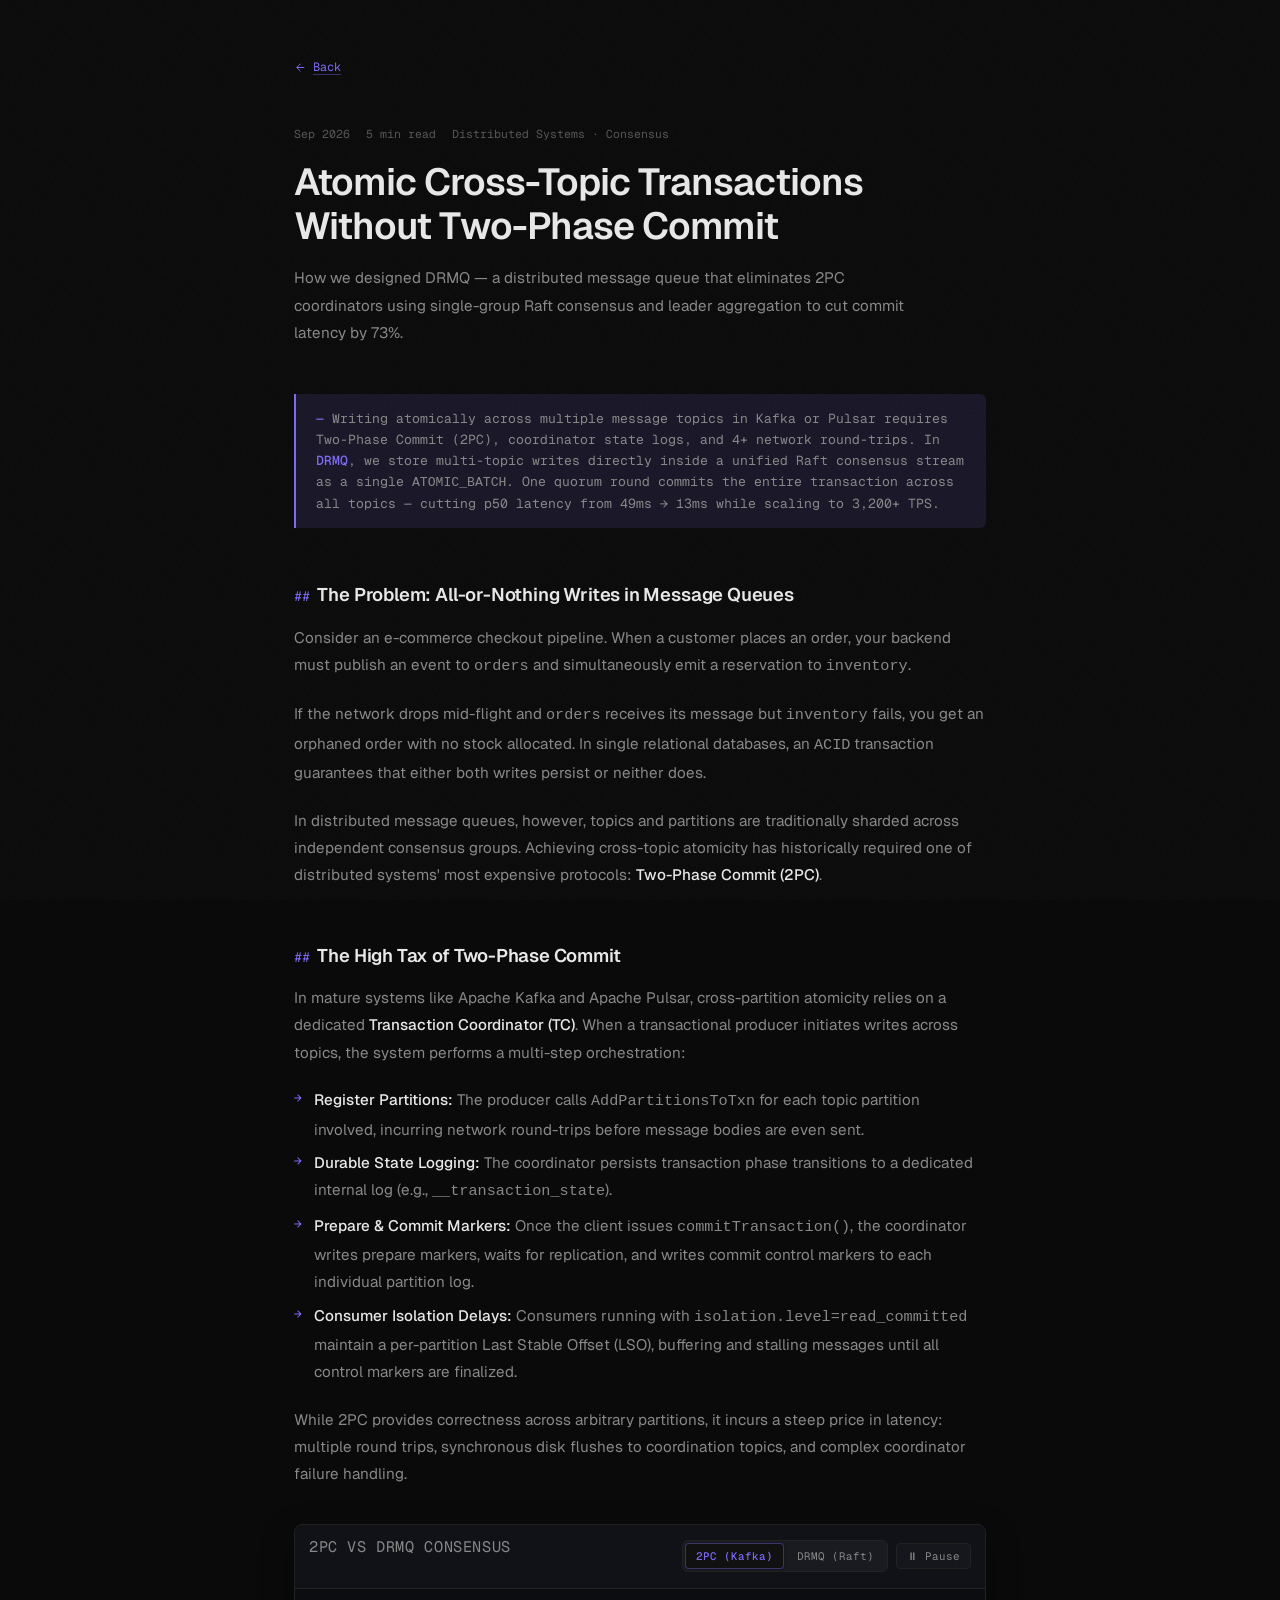
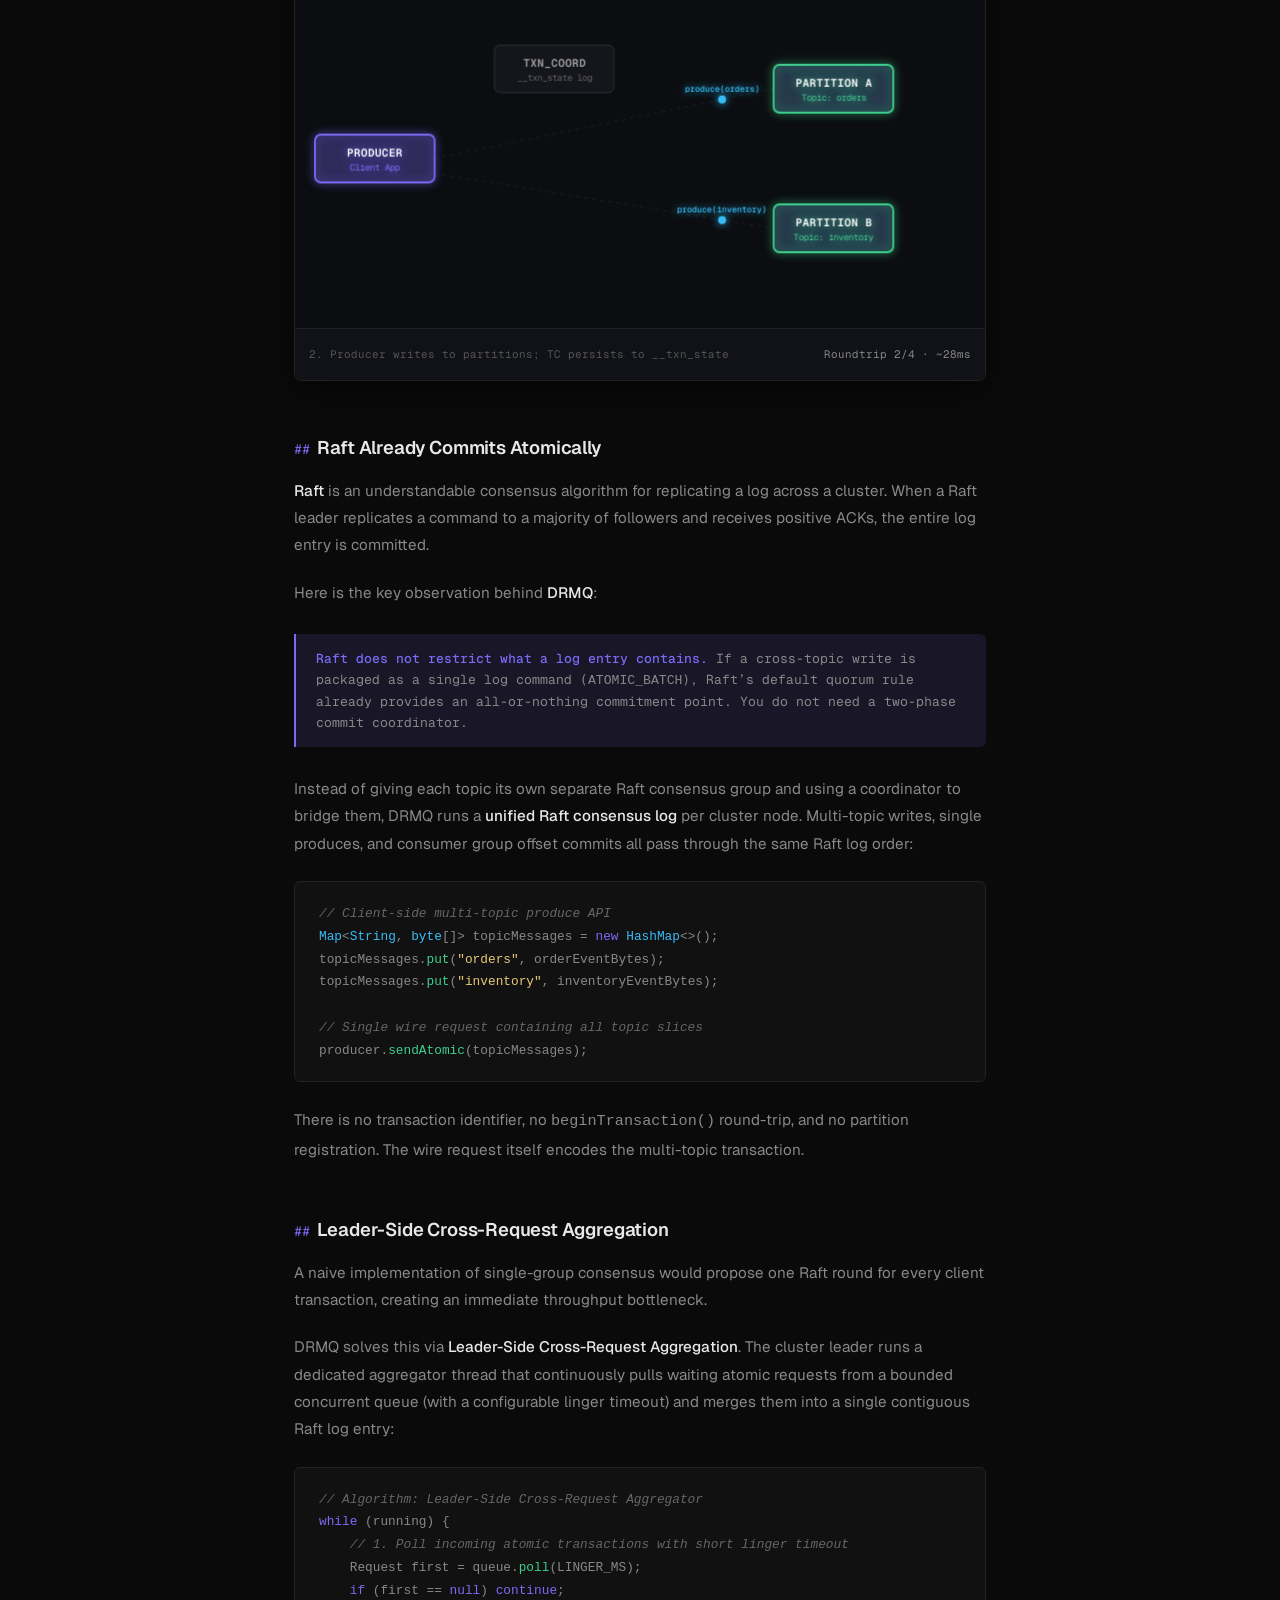
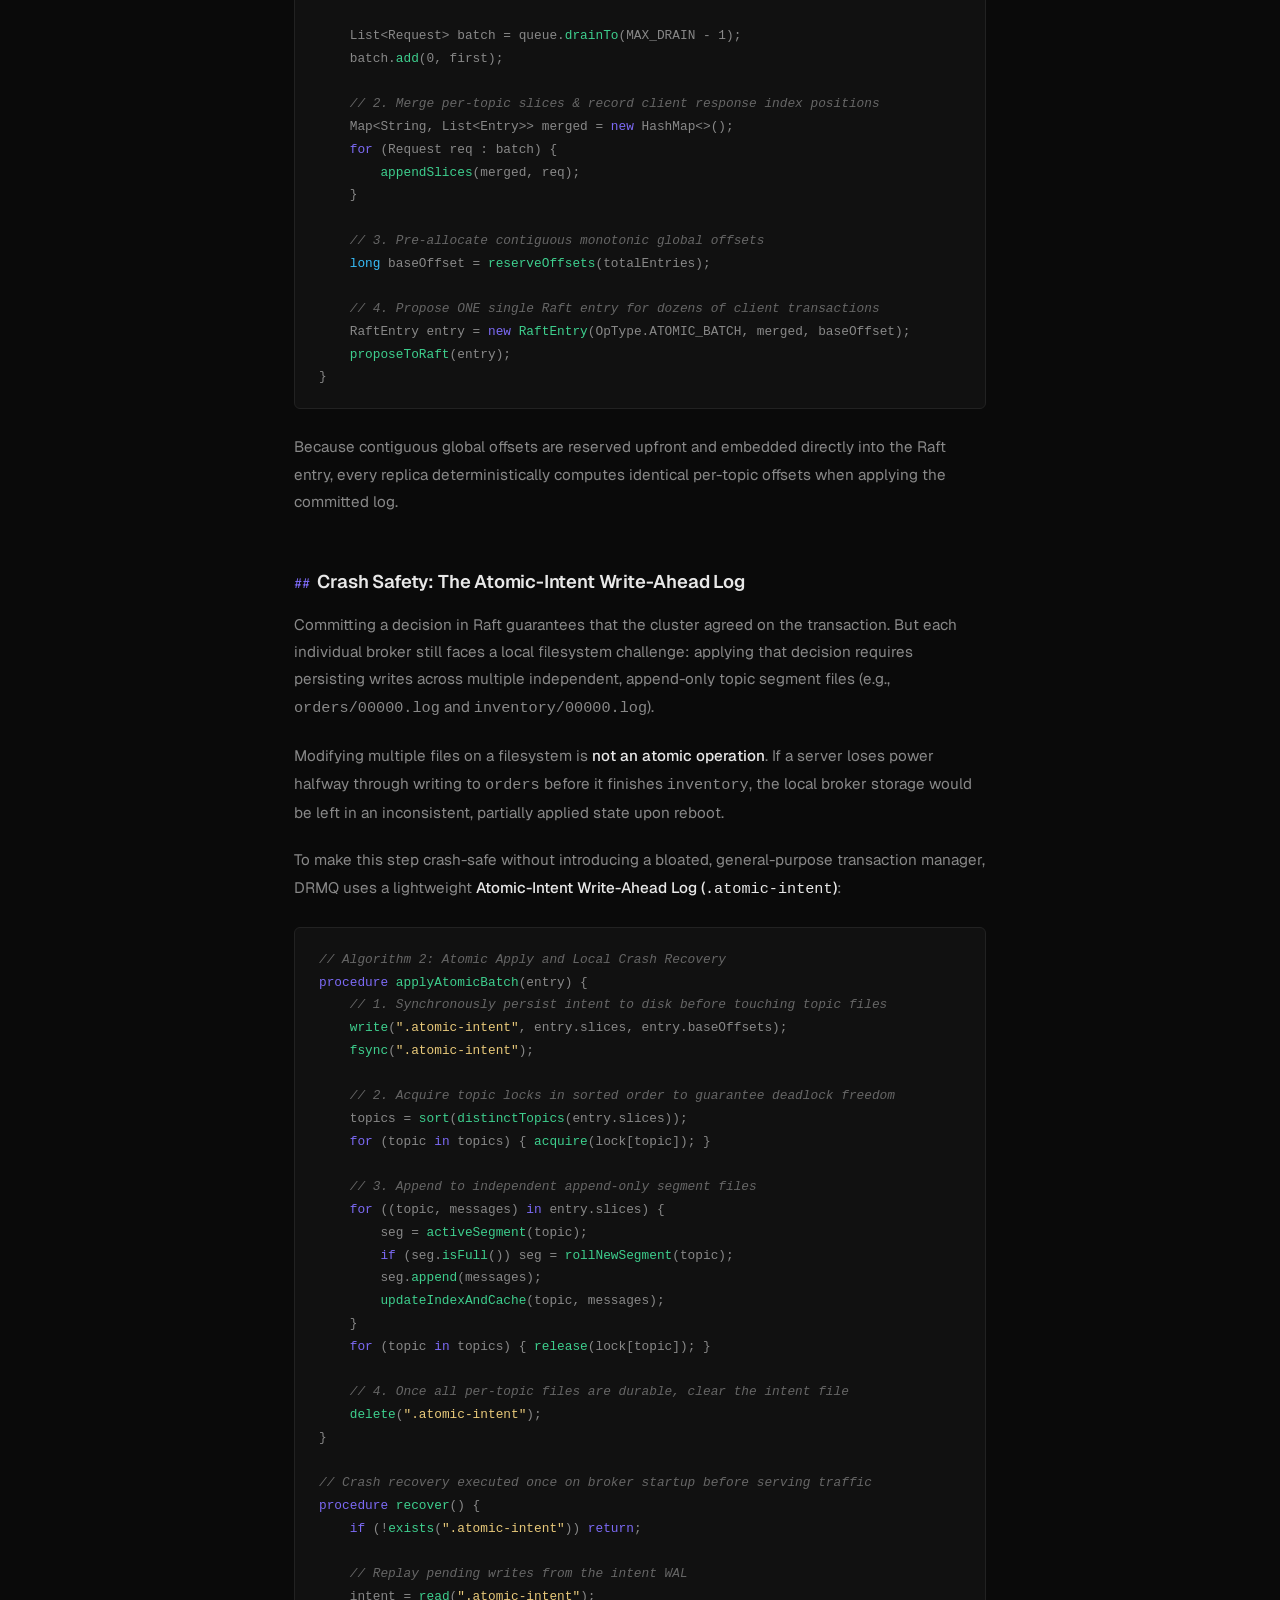
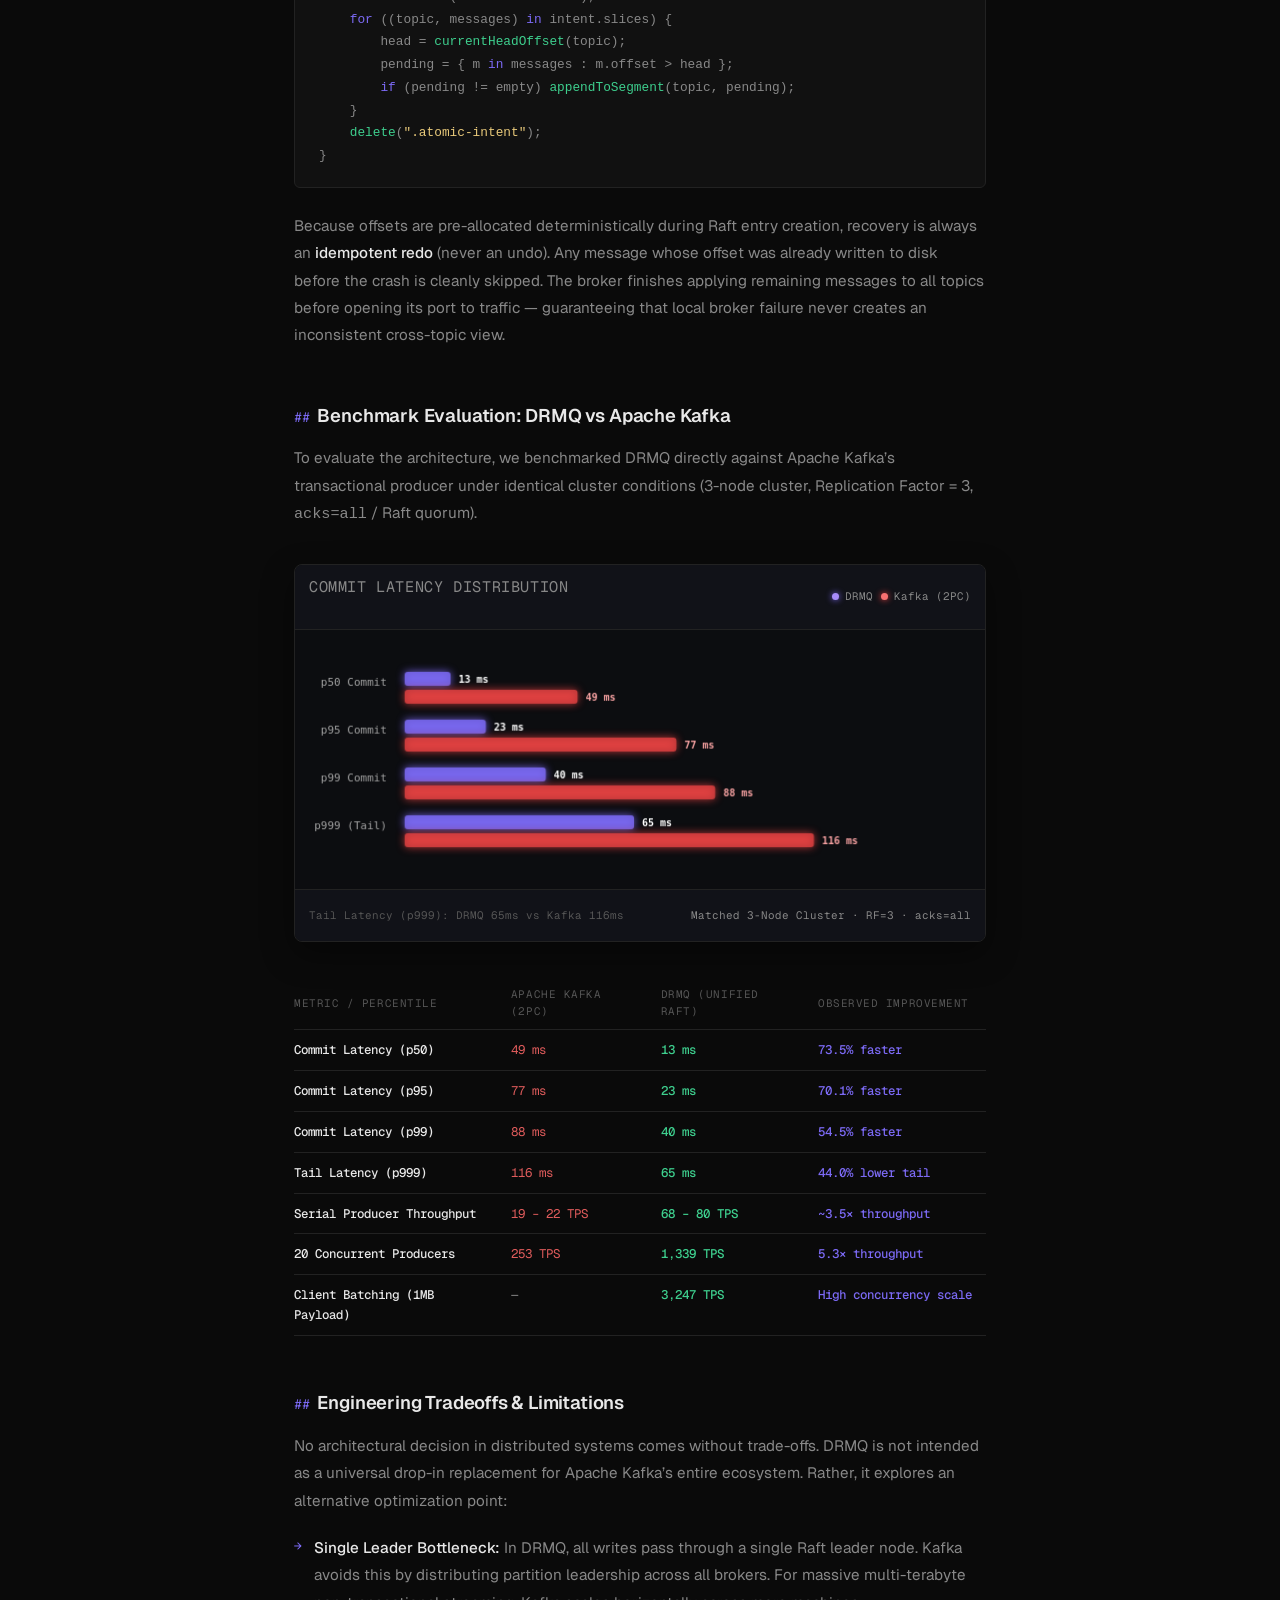
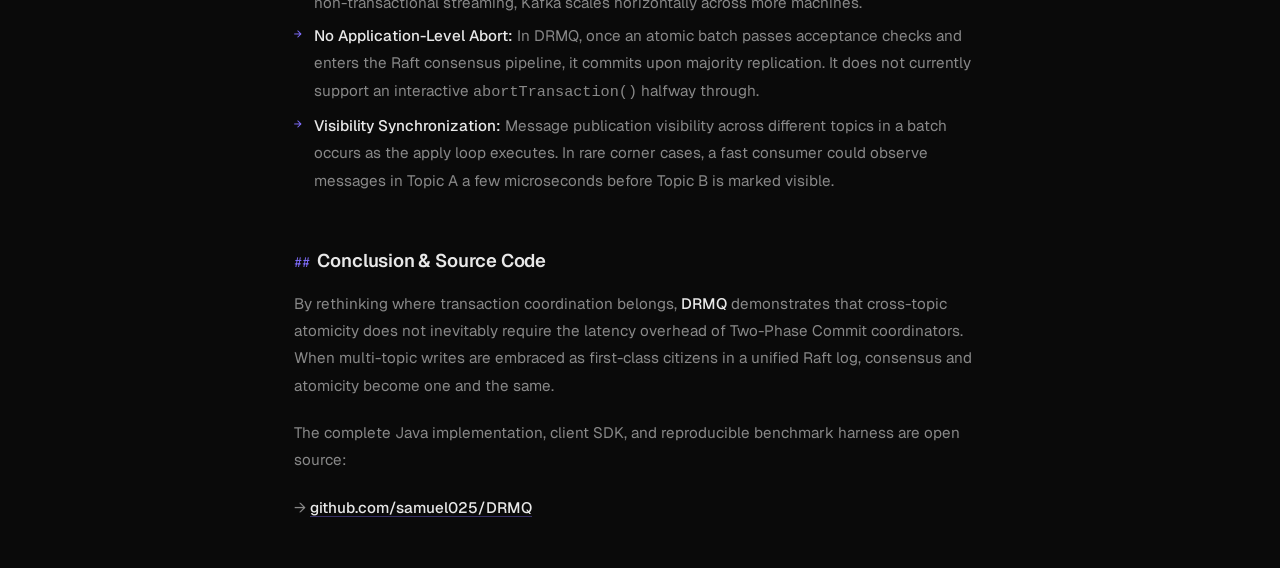
==== writing/atomic-cross-topic-writes-without-2pc.html @ 31b5fbb2 "fix: lock animation caption container height and balance step 3 description to eliminate page jitter" ====
<!DOCTYPE html>
<html lang="en">
  <head>
    <meta charset="UTF-8" />
    <meta name="viewport" content="width=device-width, initial-scale=1.0" />
    <title>Atomic Cross-Topic Transactions Without 2PC — Samuel</title>
    <meta name="description" content="How we designed DRMQ: a distributed message queue that eliminates Two-Phase Commit coordinators using single-group Raft consensus to achieve 73% lower commit latency." />
    <meta name="author" content="Samuel" />
    <meta property="og:title" content="Atomic Cross-Topic Transactions in Distributed Queues Without 2PC" />
    <meta property="og:description" content="How we designed DRMQ: a distributed message queue that eliminates Two-Phase Commit coordinators using single-group Raft consensus." />
    <meta property="og:type" content="article" />
    <meta name="theme-color" content="#0a0a0a" />
    <link rel="icon" type="image/svg+xml" href="../favicon.svg" />
    <link rel="preconnect" href="https://fonts.googleapis.com" />
    <link rel="preconnect" href="https://fonts.gstatic.com" crossorigin />
    <link href="https://fonts.googleapis.com/css2?family=Geist+Mono:wght@300;400;500;600&family=Geist:wght@300;400;500;600&display=swap" rel="stylesheet" />
    <link rel="stylesheet" href="../style.css" />
    <style>
      /* ── Post-specific styles ── */
      .post-back {
        display: inline-flex;
        align-items: center;
        gap: 6px;
        font-family: var(--font-mono);
        font-size: 0.75rem;
        color: var(--text-dim);
        text-decoration: none;
        margin-bottom: 48px;
        transition: color 160ms ease;
      }
      .post-back:hover { color: var(--text); }
      .post-back svg { width: 13px; height: 13px; }

      .post-header { margin-bottom: 48px; }

      .post-meta {
        font-family: var(--font-mono);
        font-size: 0.72rem;
        color: var(--muted);
        margin-bottom: 16px;
        display: flex;
        gap: 16px;
      }

      .post-title {
        font-size: clamp(1.6rem, 5vw, 2.35rem);
        font-weight: 600;
        letter-spacing: -0.025em;
        line-height: 1.18;
        color: var(--text);
        margin-bottom: 16px;
      }

      .post-subtitle {
        font-size: 1rem;
        color: var(--text-dim);
        line-height: 1.7;
        max-width: 620px;
      }

      /* ── Prose ── */
      .prose {
        max-width: 740px;
        margin: 0 auto;
        padding: 0 24px;
      }

      .prose h2 {
        font-size: 1.15rem;
        font-weight: 600;
        color: var(--text);
        letter-spacing: -0.01em;
        margin: 48px 0 14px;
        padding-top: 4px;
      }

      .prose h2::before {
        content: '## ';
        font-family: var(--font-mono);
        color: var(--accent);
        font-size: 0.85rem;
        font-weight: 400;
      }

      .prose p {
        font-size: 0.95rem;
        color: var(--text-dim);
        line-height: 1.8;
        margin-bottom: 20px;
      }

      .prose strong {
        color: var(--text);
        font-weight: 500;
      }

      .prose a {
        color: var(--accent);
        text-decoration: underline;
        text-decoration-color: rgba(124, 106, 245, 0.4);
        text-underline-offset: 3px;
        transition: text-decoration-color 160ms ease;
      }
      .prose a:hover { text-decoration-color: var(--accent); }

      .prose ul {
        margin: 0 0 20px 0;
        padding-left: 0;
        list-style: none;
      }

      .prose ul li {
        font-size: 0.95rem;
        color: var(--text-dim);
        line-height: 1.8;
        padding-left: 20px;
        position: relative;
        margin-bottom: 6px;
      }

      .prose ul li::before {
        content: '→';
        position: absolute;
        left: 0;
        color: var(--accent);
        font-family: var(--font-mono);
        font-size: 0.8rem;
      }

      .prose pre {
        background: var(--bg-card);
        border: 1px solid var(--border);
        border-radius: 6px;
        padding: 20px 24px;
        overflow-x: auto;
        margin: 24px 0;
        font-family: var(--font-mono);
        font-size: 0.8rem;
        line-height: 1.7;
        color: var(--text-dim);
      }

      .prose pre .kw  { color: #7c6af5; }   /* keyword */
      .prose pre .fn  { color: #3ecf8e; }   /* function / method */
      .prose pre .str { color: #e8c97a; }   /* string */
      .prose pre .cm  { color: #666; font-style: italic; } /* comment */
      .prose pre .hi  { color: var(--text); font-weight: 500; } /* highlight */
      .prose pre .typ { color: #38bdf8; }   /* type */

      .callout {
        border-left: 2px solid var(--accent);
        background: var(--accent-dim);
        border-radius: 0 6px 6px 0;
        padding: 14px 20px;
        margin: 28px 0;
      }

      .callout p {
        font-family: var(--font-mono);
        font-size: 0.82rem;
        color: var(--text-dim);
        margin: 0;
        line-height: 1.6;
      }

      .callout strong { color: var(--accent); }

      /* ── Interactive Visualizer Block ── */
      .anim-block {
        margin: 36px 0;
        border: 1px solid var(--border);
        border-radius: 8px;
        overflow: hidden;
        background: #0c0d10;
        box-shadow: 0 12px 32px rgba(0, 0, 0, 0.4);
      }

      .anim-header {
        display: flex;
        align-items: center;
        justify-content: space-between;
        padding: 8px 14px;
        border-bottom: 1px solid var(--border);
        background: #111218;
        gap: 12px;
      }

      .anim-label {
        font-family: var(--font-mono);
        font-size: 0.68rem;
        color: var(--muted);
        letter-spacing: 0.04em;
        text-transform: uppercase;
        margin: 0;
        white-space: nowrap;
        flex-shrink: 0;
      }

      .anim-controls {
        display: inline-flex;
        align-items: center;
        gap: 8px;
        flex-shrink: 0;
      }

      /* Segmented pill switcher */
      .anim-segmented {
        display: inline-flex;
        align-items: center;
        background: rgba(255, 255, 255, 0.04);
        border: 1px solid var(--border);
        border-radius: 6px;
        padding: 2px;
        gap: 2px;
      }

      .anim-btn {
        display: inline-flex;
        align-items: center;
        justify-content: center;
        background: transparent;
        border: 1px solid transparent;
        border-radius: 4px;
        padding: 0 10px;
        height: 26px;
        font-family: var(--font-mono);
        font-size: 0.68rem;
        color: var(--text-dim);
        cursor: pointer;
        white-space: nowrap;
        line-height: 1;
        transition: color 150ms ease, background 150ms ease, border-color 150ms ease;
      }

      .anim-btn:hover {
        color: var(--text);
        background: rgba(255, 255, 255, 0.06);
      }

      .anim-btn.active {
        background: var(--bg-card);
        border-color: rgba(124, 106, 245, 0.4);
        color: var(--accent);
        font-weight: 500;
        box-shadow: 0 1px 3px rgba(0, 0, 0, 0.2);
      }

      .anim-btn-tool {
        border: 1px solid var(--border);
        background: rgba(255, 255, 255, 0.02);
        min-width: 64px;
      }

      .anim-btn-tool:hover {
        border-color: var(--accent);
        color: var(--text);
      }

      .anim-legend-item {
        display: inline-flex;
        align-items: center;
        gap: 6px;
        font-family: var(--font-mono);
        font-size: 0.68rem;
        color: var(--text-dim);
        white-space: nowrap;
      }

      .legend-dot {
        width: 7px;
        height: 7px;
        border-radius: 50%;
        display: inline-block;
      }

      .legend-dot.purple { background: #a78bfa; box-shadow: 0 0 6px #7c6af5; }
      .legend-dot.red { background: #f87171; box-shadow: 0 0 6px #ef4444; }

      .anim-canvas {
        display: block;
        width: 100%;
        height: auto;
      }

      .anim-caption {
        padding: 8px 14px;
        height: 52px;
        min-height: 52px;
        background: #111218;
        border-top: 1px solid var(--border);
        font-family: var(--font-mono);
        font-size: 0.68rem;
        line-height: 1.4;
        color: var(--muted);
        display: flex;
        justify-content: space-between;
        align-items: center;
        gap: 16px;
        box-sizing: border-box;
      }

      .anim-caption span:first-child {
        flex: 1 1 auto;
        min-width: 0;
        line-height: 1.4;
      }

      .anim-caption span:last-child {
        flex-shrink: 0;
        white-space: nowrap;
        text-align: right;
        color: var(--text-dim);
      }

      @media (max-width: 640px) {
        .anim-header {
          flex-direction: column;
          align-items: flex-start;
          gap: 10px;
        }
        .anim-controls {
          width: 100%;
          justify-content: space-between;
        }
        .anim-caption {
          height: auto;
          min-height: 48px;
          flex-direction: column;
          align-items: flex-start;
          justify-content: center;
          gap: 4px;
        }
        .anim-caption span:first-child {
          white-space: normal;
        }
        .anim-caption span:last-child {
          white-space: normal;
        }
      }

      /* ── Benchmark Table ── */
      .result-table {
        width: 100%;
        border-collapse: collapse;
        font-family: var(--font-mono);
        font-size: 0.78rem;
        margin: 24px 0;
      }

      .result-table th {
        text-align: left;
        color: var(--muted);
        padding: 8px 14px 8px 0;
        border-bottom: 1px solid var(--border);
        font-weight: 400;
        letter-spacing: 0.05em;
        text-transform: uppercase;
        font-size: 0.68rem;
      }

      .result-table td {
        padding: 10px 14px 10px 0;
        color: var(--text-dim);
        border-bottom: 1px solid var(--border);
        vertical-align: top;
      }

      .result-table td.good { color: var(--green); font-weight: 500; }
      .result-table td.bad  { color: #e05c5c; }
      .result-table td.accent { color: var(--accent); font-weight: 500; }

      .post-footer {
        margin-top: 72px;
        padding-top: 32px;
        border-top: 1px solid var(--border);
      }

      .post-footer p {
        font-family: var(--font-mono);
        font-size: 0.75rem;
        color: var(--muted);
        margin: 0;
      }
    </style>
  </head>
  <body>
    <div class="noise"></div>

    <main id="main-content">
      <article>
        <div class="prose">
          <div style="padding-top: 56px;">
            <a href="../index.html" class="post-back">
              <svg viewBox="0 0 24 24" fill="none" stroke="currentColor" stroke-width="1.8"><path d="M19 12H5M12 5l-7 7 7 7"/></svg>
              Back
            </a>

            <header class="post-header">
              <div class="post-meta">
                <time datetime="2026-09-08">Sep 2026</time>
                <span>5 min read</span>
                <span>Distributed Systems · Consensus</span>
              </div>
              <h1 class="post-title">Atomic Cross-Topic Transactions<br/>Without Two-Phase Commit</h1>
              <p class="post-subtitle">
                How we designed DRMQ — a distributed message queue that eliminates 2PC coordinators using single-group Raft consensus and leader aggregation to cut commit latency by 73%.
              </p>
            </header>
          </div>

          <div class="callout">
            <p><strong>—</strong> Writing atomically across multiple message topics in Kafka or Pulsar requires Two-Phase Commit (2PC), coordinator state logs, and 4+ network round-trips. In <strong>DRMQ</strong>, we store multi-topic writes directly inside a unified Raft consensus stream as a single <code>ATOMIC_BATCH</code>. One quorum round commits the entire transaction across all topics — cutting p50 latency from 49ms → 13ms while scaling to 3,200+ TPS.</p>
          </div>

          <h2>The Problem: All-or-Nothing Writes in Message Queues</h2>
          <p>
            Consider an e-commerce checkout pipeline. When a customer places an order, your backend must publish an event to <code>orders</code> and simultaneously emit a reservation to <code>inventory</code>.
          </p>
          <p>
            If the network drops mid-flight and <code>orders</code> receives its message but <code>inventory</code> fails, you get an orphaned order with no stock allocated. In single relational databases, an <code>ACID</code> transaction guarantees that either both writes persist or neither does.
          </p>
          <p>
            In distributed message queues, however, topics and partitions are traditionally sharded across independent consensus groups. Achieving cross-topic atomicity has historically required one of distributed systems' most expensive protocols: <strong>Two-Phase Commit (2PC)</strong>.
          </p>

          <h2>The High Tax of Two-Phase Commit</h2>
          <p>
            In mature systems like Apache Kafka and Apache Pulsar, cross-partition atomicity relies on a dedicated <strong>Transaction Coordinator (TC)</strong>. When a transactional producer initiates writes across topics, the system performs a multi-step orchestration:
          </p>

          <ul>
            <li><strong>Register Partitions:</strong> The producer calls <code>AddPartitionsToTxn</code> for each topic partition involved, incurring network round-trips before message bodies are even sent.</li>
            <li><strong>Durable State Logging:</strong> The coordinator persists transaction phase transitions to a dedicated internal log (e.g., <code>__transaction_state</code>).</li>
            <li><strong>Prepare & Commit Markers:</strong> Once the client issues <code>commitTransaction()</code>, the coordinator writes prepare markers, waits for replication, and writes commit control markers to each individual partition log.</li>
            <li><strong>Consumer Isolation Delays:</strong> Consumers running with <code>isolation.level=read_committed</code> maintain a per-partition Last Stable Offset (LSO), buffering and stalling messages until all control markers are finalized.</li>
          </ul>

          <p>
            While 2PC provides correctness across arbitrary partitions, it incurs a steep price in latency: multiple round trips, synchronous disk flushes to coordination topics, and complex coordinator failure handling.
          </p>

          <!-- Interactive Visualizer: 2PC vs DRMQ -->
          <div class="anim-block">
            <div class="anim-header">
              <p class="anim-label">2PC vs DRMQ Consensus</p>
              <div class="anim-controls">
                <div class="anim-segmented">
                  <button id="btn-mode-2pc" class="anim-btn active">2PC (Kafka)</button>
                  <button id="btn-mode-drmq" class="anim-btn">DRMQ (Raft)</button>
                </div>
                <button id="btn-play-toggle" class="anim-btn anim-btn-tool">⏸ Pause</button>
              </div>
            </div>
            <canvas id="canvas-protocol" class="anim-canvas" width="692" height="340"></canvas>
            <div class="anim-caption">
              <span id="protocol-step-desc">1. Producer registers topics with Transaction Coordinator</span>
              <span id="protocol-latency-counter">Roundtrip 1/4 · ~14ms</span>
            </div>
          </div>

          <h2>Raft Already Commits Atomically</h2>
          <p>
           <strong>Raft</strong> is an understandable consensus algorithm for replicating a log across a cluster. When a Raft leader replicates a command to a majority of followers and receives positive ACKs, the entire log entry is committed.
          </p>
          <p>
            Here is the key observation behind <strong>DRMQ</strong>:
          </p>
          <div class="callout">
            <p><strong>Raft does not restrict what a log entry contains.</strong> If a cross-topic write is packaged as a single log command (<code>ATOMIC_BATCH</code>), Raft’s default quorum rule already provides an all-or-nothing commitment point. You do not need a two-phase commit coordinator.</p>
          </div>

          <p>
            Instead of giving each topic its own separate Raft consensus group and using a coordinator to bridge them, DRMQ runs a <strong>unified Raft consensus log</strong> per cluster node. Multi-topic writes, single produces, and consumer group offset commits all pass through the same Raft log order:
          </p>

          <pre><code><span class="cm">// Client-side multi-topic produce API</span>
<span class="typ">Map</span>&lt;<span class="typ">String</span>, <span class="typ">byte</span>[]&gt; topicMessages = <span class="kw">new</span> <span class="typ">HashMap</span>&lt;&gt;();
topicMessages.<span class="fn">put</span>(<span class="str">"orders"</span>, orderEventBytes);
topicMessages.<span class="fn">put</span>(<span class="str">"inventory"</span>, inventoryEventBytes);

<span class="cm">// Single wire request containing all topic slices</span>
producer.<span class="fn">sendAtomic</span>(topicMessages);</code></pre>

          <p>
            There is no transaction identifier, no <code>beginTransaction()</code> round-trip, and no partition registration. The wire request itself encodes the multi-topic transaction.
          </p>

          <h2>Leader-Side Cross-Request Aggregation</h2>
          <p>
            A naive implementation of single-group consensus would propose one Raft round for every client transaction, creating an immediate throughput bottleneck.
          </p>
          <p>
            DRMQ solves this via <strong>Leader-Side Cross-Request Aggregation</strong>. The cluster leader runs a dedicated aggregator thread that continuously pulls waiting atomic requests from a bounded concurrent queue (with a configurable linger timeout) and merges them into a single contiguous Raft log entry:
          </p>

          <pre><code><span class="cm">// Algorithm: Leader-Side Cross-Request Aggregator</span>
<span class="kw">while</span> (running) {
    <span class="cm">// 1. Poll incoming atomic transactions with short linger timeout</span>
    Request first = queue.<span class="fn">poll</span>(LINGER_MS);
    <span class="kw">if</span> (first == <span class="kw">null</span>) <span class="kw">continue</span>;

    List&lt;Request&gt; batch = queue.<span class="fn">drainTo</span>(MAX_DRAIN - 1);
    batch.<span class="fn">add</span>(0, first);

    <span class="cm">// 2. Merge per-topic slices & record client response index positions</span>
    Map&lt;String, List&lt;Entry&gt;&gt; merged = <span class="kw">new</span> HashMap&lt;&gt;();
    <span class="kw">for</span> (Request req : batch) {
        <span class="fn">appendSlices</span>(merged, req);
    }

    <span class="cm">// 3. Pre-allocate contiguous monotonic global offsets</span>
    <span class="typ">long</span> baseOffset = <span class="fn">reserveOffsets</span>(totalEntries);

    <span class="cm">// 4. Propose ONE single Raft entry for dozens of client transactions</span>
    RaftEntry entry = <span class="kw">new</span> <span class="fn">RaftEntry</span>(OpType.ATOMIC_BATCH, merged, baseOffset);
    <span class="fn">proposeToRaft</span>(entry);
}</code></pre>

          <p>
            Because contiguous global offsets are reserved upfront and embedded directly into the Raft entry, every replica deterministically computes identical per-topic offsets when applying the committed log.
          </p>

          <h2>Crash Safety: The Atomic-Intent Write-Ahead Log</h2>
          <p>
            Committing a decision in Raft guarantees that the cluster agreed on the transaction. But each individual broker still faces a local filesystem challenge: applying that decision requires persisting writes across multiple independent, append-only topic segment files (e.g., <code>orders/00000.log</code> and <code>inventory/00000.log</code>).
          </p>
          <p>
            Modifying multiple files on a filesystem is <strong>not an atomic operation</strong>. If a server loses power halfway through writing to <code>orders</code> before it finishes <code>inventory</code>, the local broker storage would be left in an inconsistent, partially applied state upon reboot.
          </p>
          <p>
            To make this step crash-safe without introducing a bloated, general-purpose transaction manager, DRMQ uses a lightweight <strong>Atomic-Intent Write-Ahead Log (<code>.atomic-intent</code>)</strong>:
          </p>

          <pre><code><span class="cm">// Algorithm 2: Atomic Apply and Local Crash Recovery</span>
<span class="kw">procedure</span> <span class="fn">applyAtomicBatch</span>(entry) {
    <span class="cm">// 1. Synchronously persist intent to disk before touching topic files</span>
    <span class="fn">write</span>(<span class="str">".atomic-intent"</span>, entry.slices, entry.baseOffsets);
    <span class="fn">fsync</span>(<span class="str">".atomic-intent"</span>);

    <span class="cm">// 2. Acquire topic locks in sorted order to guarantee deadlock freedom</span>
    topics = <span class="fn">sort</span>(<span class="fn">distinctTopics</span>(entry.slices));
    <span class="kw">for</span> (topic <span class="kw">in</span> topics) { <span class="fn">acquire</span>(lock[topic]); }

    <span class="cm">// 3. Append to independent append-only segment files</span>
    <span class="kw">for</span> ((topic, messages) <span class="kw">in</span> entry.slices) {
        seg = <span class="fn">activeSegment</span>(topic);
        <span class="kw">if</span> (seg.<span class="fn">isFull</span>()) seg = <span class="fn">rollNewSegment</span>(topic);
        seg.<span class="fn">append</span>(messages);
        <span class="fn">updateIndexAndCache</span>(topic, messages);
    }
    <span class="kw">for</span> (topic <span class="kw">in</span> topics) { <span class="fn">release</span>(lock[topic]); }

    <span class="cm">// 4. Once all per-topic files are durable, clear the intent file</span>
    <span class="fn">delete</span>(<span class="str">".atomic-intent"</span>);
}

<span class="cm">// Crash recovery executed once on broker startup before serving traffic</span>
<span class="kw">procedure</span> <span class="fn">recover</span>() {
    <span class="kw">if</span> (!<span class="fn">exists</span>(<span class="str">".atomic-intent"</span>)) <span class="kw">return</span>;

    <span class="cm">// Replay pending writes from the intent WAL</span>
    intent = <span class="fn">read</span>(<span class="str">".atomic-intent"</span>);
    <span class="kw">for</span> ((topic, messages) <span class="kw">in</span> intent.slices) {
        head = <span class="fn">currentHeadOffset</span>(topic);
        pending = { m <span class="kw">in</span> messages : m.offset &gt; head };
        <span class="kw">if</span> (pending != empty) <span class="fn">appendToSegment</span>(topic, pending);
    }
    <span class="fn">delete</span>(<span class="str">".atomic-intent"</span>);
}</code></pre>

          <p>
            Because offsets are pre-allocated deterministically during Raft entry creation, recovery is always an <strong>idempotent redo</strong> (never an undo). Any message whose offset was already written to disk before the crash is cleanly skipped. The broker finishes applying remaining messages to all topics before opening its port to traffic — guaranteeing that local broker failure never creates an inconsistent cross-topic view.
          </p>

          <!-- Interactive Latency Distribution Benchmark Chart -->
          <h2>Benchmark Evaluation: DRMQ vs Apache Kafka</h2>
          <p>
            To evaluate the architecture, we benchmarked DRMQ directly against Apache Kafka’s transactional producer under identical cluster conditions (3-node cluster, Replication Factor = 3, <code>acks=all</code> / Raft quorum).
          </p>

          <div class="anim-block">
            <div class="anim-header">
              <p class="anim-label">Commit Latency Distribution</p>
              <div class="anim-controls">
                <span class="anim-legend-item"><span class="legend-dot purple"></span>DRMQ</span>
                <span class="anim-legend-item"><span class="legend-dot red"></span>Kafka (2PC)</span>
              </div>
            </div>
            <canvas id="canvas-benchmark" class="anim-canvas" width="692" height="260"></canvas>
            <div class="anim-caption">
              <span>Tail Latency (p999): DRMQ 65ms vs Kafka 116ms</span>
              <span>Matched 3-Node Cluster · RF=3 · acks=all</span>
            </div>
          </div>

          <table class="result-table">
            <thead>
              <tr>
                <th>Metric / Percentile</th>
                <th>Apache Kafka (2PC)</th>
                <th>DRMQ (Unified Raft)</th>
                <th>Observed Improvement</th>
              </tr>
            </thead>
            <tbody>
              <tr>
                <td><strong>Commit Latency (p50)</strong></td>
                <td class="bad">49 ms</td>
                <td class="good">13 ms</td>
                <td class="accent">73.5% faster</td>
              </tr>
              <tr>
                <td><strong>Commit Latency (p95)</strong></td>
                <td class="bad">77 ms</td>
                <td class="good">23 ms</td>
                <td class="accent">70.1% faster</td>
              </tr>
              <tr>
                <td><strong>Commit Latency (p99)</strong></td>
                <td class="bad">88 ms</td>
                <td class="good">40 ms</td>
                <td class="accent">54.5% faster</td>
              </tr>
              <tr>
                <td><strong>Tail Latency (p999)</strong></td>
                <td class="bad">116 ms</td>
                <td class="good">65 ms</td>
                <td class="accent">44.0% lower tail</td>
              </tr>
              <tr>
                <td><strong>Serial Producer Throughput</strong></td>
                <td class="bad">19 – 22 TPS</td>
                <td class="good">68 – 80 TPS</td>
                <td class="accent">~3.5× throughput</td>
              </tr>
              <tr>
                <td><strong>20 Concurrent Producers</strong></td>
                <td class="bad">253 TPS</td>
                <td class="good">1,339 TPS</td>
                <td class="accent">5.3× throughput</td>
              </tr>
              <tr>
                <td><strong>Client Batching (1MB Payload)</strong></td>
                <td>—</td>
                <td class="good">3,247 TPS</td>
                <td class="accent">High concurrency scale</td>
              </tr>
            </tbody>
          </table>

          <h2>Engineering Tradeoffs & Limitations</h2>
          <p>
            No architectural decision in distributed systems comes without trade-offs. DRMQ is not intended as a universal drop-in replacement for Apache Kafka’s entire ecosystem. Rather, it explores an alternative optimization point:
          </p>

          <ul>
            <li><strong>Single Leader Bottleneck:</strong> In DRMQ, all writes pass through a single Raft leader node. Kafka avoids this by distributing partition leadership across all brokers. For massive multi-terabyte non-transactional streaming, Kafka scales horizontally across more machines.</li>
            <li><strong>No Application-Level Abort:</strong> In DRMQ, once an atomic batch passes acceptance checks and enters the Raft consensus pipeline, it commits upon majority replication. It does not currently support an interactive <code>abortTransaction()</code> halfway through.</li>
            <li><strong>Visibility Synchronization:</strong> Message publication visibility across different topics in a batch occurs as the apply loop executes. In rare corner cases, a fast consumer could observe messages in Topic A a few microseconds before Topic B is marked visible.</li>
          </ul>

          <h2>Conclusion & Source Code</h2>
          <p>
            By rethinking where transaction coordination belongs, <strong>DRMQ</strong> demonstrates that cross-topic atomicity does not inevitably require the latency overhead of Two-Phase Commit coordinators. When multi-topic writes are embraced as first-class citizens in a unified Raft log, consensus and atomicity become one and the same.
          </p>
          <p>
            The complete Java implementation, client SDK, and reproducible benchmark harness are open source:
          </p>
          <p>
            → <a href="https://github.com/samuel025/DRMQ" target="_blank" rel="noopener noreferrer"><strong>github.com/samuel025/DRMQ</strong></a>
          </p>

          <div class="post-footer">
            <p>Written by Olayemi Samuel · Sep 2026</p>
          </div>
        </div>
      </article>
    </main>

    <!-- Interactive Canvas Visualizer Script -->
    <script>
      (function () {
        'use strict';

        // 1. Protocol Comparison Canvas
        const protoCanvas = document.getElementById('canvas-protocol');
        const protoCtx = protoCanvas.getContext('2d');
        const btn2pc = document.getElementById('btn-mode-2pc');
        const btnDrmq = document.getElementById('btn-mode-drmq');
        const btnPlay = document.getElementById('btn-play-toggle');
        const stepDesc = document.getElementById('protocol-step-desc');
        const latencyCounter = document.getElementById('protocol-latency-counter');

        let mode = '2pc'; // '2pc' | 'drmq'
        let isPlaying = true;
        let animProgress = 0; // 0 to 1
        let dpr = Math.min(window.devicePixelRatio || 1, 2);

        function setupCanvas(canvas, ctx, w, h) {
          canvas.width = w * dpr;
          canvas.height = h * dpr;
          ctx.scale(dpr, dpr);
        }

        setupCanvas(protoCanvas, protoCtx, 692, 340);

        btn2pc.addEventListener('click', () => {
          mode = '2pc';
          btn2pc.classList.add('active');
          btnDrmq.classList.remove('active');
          animProgress = 0;
        });

        btnDrmq.addEventListener('click', () => {
          mode = 'drmq';
          btnDrmq.classList.add('active');
          btn2pc.classList.remove('active');
          animProgress = 0;
        });

        btnPlay.addEventListener('click', () => {
          isPlaying = !isPlaying;
          btnPlay.textContent = isPlaying ? '⏸ Pause' : '▶ Play';
        });

        function drawNode(ctx, x, y, label, sublabel, color, isActive) {
          ctx.save();
          const w = 120;
          const h = 48;
          ctx.fillStyle = isActive ? 'rgba(124, 106, 245, 0.18)' : '#15161c';
          ctx.strokeStyle = isActive ? color : 'rgba(255, 255, 255, 0.12)';
          ctx.lineWidth = isActive ? 1.8 : 1;
          if (isActive) {
            ctx.shadowColor = color;
            ctx.shadowBlur = 10;
          }

          ctx.beginPath();
          ctx.roundRect(x - w / 2, y - h / 2, w, h, 6);
          ctx.fill();
          ctx.stroke();

          ctx.fillStyle = isActive ? '#ffffff' : '#a3a3a3';
          ctx.font = '600 11px "Geist Mono", monospace';
          ctx.textAlign = 'center';
          ctx.fillText(label, x, y - 2);

          ctx.fillStyle = isActive ? color : '#666';
          ctx.font = '400 9px "Geist Mono", monospace';
          ctx.fillText(sublabel, x, y + 12);
          ctx.restore();
        }

        function drawPacket(ctx, x1, y1, x2, y2, t, label, color) {
          const x = x1 + (x2 - x1) * t;
          const y = y1 + (y2 - y1) * t;

          ctx.save();
          ctx.strokeStyle = 'rgba(255, 255, 255, 0.08)';
          ctx.lineWidth = 1;
          ctx.setLineDash([4, 4]);
          ctx.beginPath();
          ctx.moveTo(x1, y1);
          ctx.lineTo(x2, y2);
          ctx.stroke();
          ctx.setLineDash([]);

          ctx.fillStyle = color;
          ctx.shadowColor = color;
          ctx.shadowBlur = 8;
          ctx.beginPath();
          ctx.arc(x, y, 4, 0, Math.PI * 2);
          ctx.fill();

          ctx.font = '500 8.5px "Geist Mono", monospace';
          ctx.textAlign = 'center';
          ctx.fillText(label, x, y - 8);
          ctx.restore();
        }

        function renderProtocol() {
          protoCtx.clearRect(0, 0, 692, 340);

          if (mode === '2pc') {
            // 2PC Animation: Producer, Txn Coordinator, Topic A, Topic B
            const pX = 80, pY = 170;
            const tcX = 260, tcY = 80;
            const t1X = 540, t1Y = 100;
            const t2X = 540, t2Y = 240;

            const t = animProgress;

            let stage = 0;
            if (t < 0.25) {
              stage = 1;
              stepDesc.textContent = '1. Producer registers topics with Transaction Coordinator';
              latencyCounter.textContent = 'Roundtrip 1/4 · ~14ms';
              const subT = t / 0.25;
              drawPacket(protoCtx, pX + 60, pY - 15, tcX - 60, tcY + 15, subT, 'register(orders, inv)', '#a78bfa');
            } else if (t < 0.5) {
              stage = 2;
              stepDesc.textContent = '2. Producer writes to partitions; TC persists to __txn_state';
              latencyCounter.textContent = 'Roundtrip 2/4 · ~28ms';
              const subT = (t - 0.25) / 0.25;
              drawPacket(protoCtx, pX + 60, pY, t1X - 60, t1Y, subT, 'produce(orders)', '#38bdf8');
              drawPacket(protoCtx, pX + 60, pY + 15, t2X - 60, t2Y, subT, 'produce(inventory)', '#38bdf8');
            } else if (t < 0.75) {
              stage = 3;
              stepDesc.textContent = '3. Producer issues commitTransaction() to Coordinator to initiate 2PC';
              latencyCounter.textContent = 'Roundtrip 3/4 · ~41ms';
              const subT = (t - 0.5) / 0.25;
              drawPacket(protoCtx, pX + 60, pY - 15, tcX - 60, tcY + 15, subT, 'commitTxn()', '#fbbf24');
            } else {
              stage = 4;
              stepDesc.textContent = '4. Coordinator writes COMMIT markers to partition logs';
              latencyCounter.textContent = 'Roundtrip 4/4 · Complete: ~49ms (p50)';
              const subT = (t - 0.75) / 0.25;
              drawPacket(protoCtx, tcX + 60, tcY + 10, t1X - 60, t1Y, subT, 'COMMIT marker', '#3ecf8e');
              drawPacket(protoCtx, tcX + 60, tcY + 25, t2X - 60, t2Y - 10, subT, 'COMMIT marker', '#3ecf8e');
            }

            drawNode(protoCtx, pX, pY, 'PRODUCER', 'Client App', '#7c6af5', true);
            drawNode(protoCtx, tcX, tcY, 'TXN_COORD', '__txn_state log', '#fbbf24', stage === 1 || stage === 3 || stage === 4);
            drawNode(protoCtx, t1X, t1Y, 'PARTITION A', 'Topic: orders', '#3ecf8e', stage === 2 || stage === 4);
            drawNode(protoCtx, t2X, t2Y, 'PARTITION B', 'Topic: inventory', '#3ecf8e', stage === 2 || stage === 4);

          } else {
            // DRMQ Animation: Producer directly to Raft Leader -> Followers (single quorum round)
            const pX = 80, pY = 170;
            const rLX = 320, rLY = 170;
            const f1X = 560, f1Y = 90;
            const f2X = 560, f2Y = 250;

            const t = animProgress;

            if (t < 0.45) {
              stepDesc.textContent = '1. Producer sends sendAtomic(orders, inv) to Raft Leader';
              latencyCounter.textContent = 'Phase 1 · In-Flight · ~5ms';
              const subT = t / 0.45;
              drawPacket(protoCtx, pX + 60, pY, rLX - 60, rLY, subT, 'ATOMIC_BATCH(orders, inv)', '#38bdf8');
            } else if (t < 0.8) {
              stepDesc.textContent = '2. Unified Raft quorum commits both topics simultaneously';
              latencyCounter.textContent = 'Phase 2 · Quorum ACK · ~11ms';
              const subT = (t - 0.45) / 0.35;
              drawPacket(protoCtx, rLX + 60, rLY - 20, f1X - 60, f1Y, subT, 'Raft AppendEntries', '#a78bfa');
              drawPacket(protoCtx, rLX + 60, rLY + 20, f2X - 60, f2Y, subT, 'Raft AppendEntries', '#a78bfa');
            } else {
              stepDesc.textContent = '3. Applied: Contiguous offsets committed without 2PC';
              latencyCounter.textContent = '1 Quorum Round · 13ms p50 (-73.5%)';
              const subT = (t - 0.8) / 0.2;
              drawPacket(protoCtx, rLX - 60, rLY, pX + 60, pY, subT, 'ACK (offsets: [104, 82])', '#3ecf8e');
            }

            drawNode(protoCtx, pX, pY, 'PRODUCER', 'Atomic Client', '#7c6af5', true);
            drawNode(protoCtx, rLX, rLY, 'RAFT LEADER', 'Aggregator Thread', '#3ecf8e', true);
            drawNode(protoCtx, f1X, f1Y, 'RAFT REPLICA 1', 'Local Log Quorum', '#a78bfa', t >= 0.45);
            drawNode(protoCtx, f2X, f2Y, 'RAFT REPLICA 2', 'Local Log Quorum', '#a78bfa', t >= 0.45);
          }

          if (isPlaying) {
            animProgress = (animProgress + 0.0035) % 1;
          }
          requestAnimationFrame(renderProtocol);
        }

        renderProtocol();

        // 2. Latency Distribution Benchmark Canvas
        const benchCanvas = document.getElementById('canvas-benchmark');
        const benchCtx = benchCanvas.getContext('2d');
        setupCanvas(benchCanvas, benchCtx, 692, 260);

        function renderBenchmark() {
          benchCtx.clearRect(0, 0, 692, 260);

          const metrics = [
            { label: 'p50 Commit', drmq: 13, kafka: 49, unit: 'ms' },
            { label: 'p95 Commit', drmq: 23, kafka: 77, unit: 'ms' },
            { label: 'p99 Commit', drmq: 40, kafka: 88, unit: 'ms' },
            { label: 'p999 (Tail)', drmq: 65, kafka: 116, unit: 'ms' },
          ];

          const startX = 110;
          const maxVal = 130;
          const barHeight = 14;
          const gap = 48;

          metrics.forEach((m, idx) => {
            const y = 42 + idx * gap;

            // Metric label
            benchCtx.fillStyle = '#a3a3a3';
            benchCtx.font = '500 11px "Geist Mono", monospace';
            benchCtx.textAlign = 'right';
            benchCtx.fillText(m.label, startX - 18, y + 14);

            const maxBarWidth = 460;
            const drmqW = (m.drmq / maxVal) * maxBarWidth;
            const kafkaW = (m.kafka / maxVal) * maxBarWidth;

            // DRMQ Bar (Purple)
            benchCtx.fillStyle = 'rgba(124, 106, 245, 0.85)';
            benchCtx.shadowBlur = 8;
            benchCtx.shadowColor = '#7c6af5';
            benchCtx.beginPath();
            benchCtx.roundRect(startX, y, drmqW, barHeight, 3);
            benchCtx.fill();

            // Kafka Bar (Red/Orange)
            benchCtx.fillStyle = 'rgba(239, 68, 68, 0.75)';
            benchCtx.shadowColor = '#ef4444';
            benchCtx.beginPath();
            benchCtx.roundRect(startX, y + barHeight + 4, kafkaW, barHeight, 3);
            benchCtx.fill();
            benchCtx.shadowBlur = 0;

            // Values
            benchCtx.fillStyle = '#ffffff';
            benchCtx.font = '600 10px "Geist Mono", monospace';
            benchCtx.textAlign = 'left';
            benchCtx.fillText(`${m.drmq} ms`, startX + drmqW + 8, y + 11);

            benchCtx.fillStyle = '#fca5a5';
            benchCtx.fillText(`${m.kafka} ms`, startX + kafkaW + 8, y + barHeight + 15);
          });
        }

        renderBenchmark();
      })();
    </script>
  </body>
</html>
---- style.css ----
/* ─── Reset & Base ─────────────────────────────────────────── */
*, *::before, *::after {
  box-sizing: border-box;
  margin: 0;
  padding: 0;
}

:root {
  --bg:         #0a0a0a;
  --bg-card:    #111111;
  --bg-card-h:  #161616;
  --border:     #222222;
  --border-h:   #333333;
  --muted:      #555555;
  --text:       #e8e8e8;
  --text-dim:   #888888;
  --accent:     #7c6af5;
  --accent-dim: rgba(124, 106, 245, 0.12);
  --green:      #3ecf8e;
  --font-sans:  'Geist', system-ui, sans-serif;
  --font-mono:  'Geist Mono', 'Fira Code', monospace;

  --ease-out: cubic-bezier(0.23, 1, 0.32, 1);
}

html {
  background: var(--bg);
  color: var(--text);
  font-family: var(--font-sans);
  font-size: 16px;
  line-height: 1.6;
  -webkit-font-smoothing: antialiased;
  scroll-behavior: smooth;
}

body {
  min-height: 100vh;
  background: var(--bg);
  position: relative;
  overflow-x: hidden;
}

/* ─── Grain texture overlay ────────────────────────────────── */
.noise {
  pointer-events: none;
  position: fixed;
  inset: 0;
  z-index: 1000;
  opacity: 0.035;
  background-image: url("data:image/svg+xml,%3Csvg viewBox='0 0 256 256' xmlns='http://www.w3.org/2000/svg'%3E%3Cfilter id='noise'%3E%3CfeTurbulence type='fractalNoise' baseFrequency='0.9' numOctaves='4' stitchTiles='stitch'/%3E%3C/filter%3E%3Crect width='100%25' height='100%25' filter='url(%23noise)' opacity='1'/%3E%3C/svg%3E");
  background-repeat: repeat;
  background-size: 128px 128px;
}

/* ─── Layout ───────────────────────────────────────────────── */
.container {
  max-width: 740px;
  margin: 0 auto;
  padding: 0 24px;
}

.section {
  padding: 56px 0;
}

.divider {
  max-width: 740px;
  margin: 0 auto;
  padding: 0 24px;
  border-top: 1px solid var(--border);
}

/* ─── Section label ────────────────────────────────────────── */
.section-label {
  font-family: var(--font-mono);
  font-size: 0.75rem;
  font-weight: 400;
  color: var(--accent);
  letter-spacing: 0.05em;
  margin-bottom: 28px;
  opacity: 0.85;
}

/* ─── Hero ─────────────────────────────────────────────────── */
#hero {
  padding-top: 76px;
  padding-bottom: 56px;
}

.hero-layout {
  display: flex;
  justify-content: space-between;
  align-items: center;
  gap: 36px;
}

.hero-content {
  flex: 1;
  min-width: 0;
}

/* ─── Interactive System Orb ───────────────────────────────── */
.hero-orb-wrapper {
  position: relative;
  display: flex;
  flex-direction: column;
  align-items: center;
  gap: 12px;
  cursor: pointer;
  user-select: none;
  flex-shrink: 0;
  opacity: 0;
  animation: fadeUp 700ms var(--ease-out) 280ms forwards;
}

.orb-glow-backdrop {
  position: absolute;
  top: 42%;
  left: 50%;
  transform: translate(-50%, -50%);
  width: 170px;
  height: 170px;
  border-radius: 50%;
  background: radial-gradient(circle, rgba(124, 106, 245, 0.22) 0%, rgba(62, 207, 142, 0.08) 50%, transparent 75%);
  filter: blur(24px);
  pointer-events: none;
  transition: transform 300ms ease, opacity 300ms ease;
}

.hero-orb-wrapper:hover .orb-glow-backdrop {
  transform: translate(-50%, -50%) scale(1.25);
  opacity: 1;
}

#hero-orb-canvas {
  width: 200px;
  height: 200px;
  display: block;
  filter: drop-shadow(0 0 16px rgba(124, 106, 245, 0.35));
  transition: transform 300ms var(--ease-out);
}

.hero-orb-wrapper:hover #hero-orb-canvas {
  transform: scale(1.05);
}

.hero-orb-wrapper:active #hero-orb-canvas {
  transform: scale(0.96);
}

.orb-badge {
  display: inline-flex;
  align-items: center;
  gap: 7px;
  padding: 5px 12px;
  background: var(--bg-card);
  border: 1px solid var(--border);
  border-radius: 999px;
  font-family: var(--font-mono);
  font-size: 0.7rem;
  color: var(--text-dim);
  transition:
    color 180ms ease,
    border-color 180ms ease,
    background 180ms ease,
    transform 180ms var(--ease-out);
}

.orb-badge-dot {
  width: 6px;
  height: 6px;
  border-radius: 50%;
  background: #3ecf8e;
  box-shadow: 0 0 8px #3ecf8e;
  animation: pulse-dot 2s ease-in-out infinite;
}

@keyframes pulse-dot {
  0%, 100% { opacity: 1; transform: scale(1); }
  50% { opacity: 0.35; transform: scale(0.85); }
}

@media (hover: hover) and (pointer: fine) {
  .hero-orb-wrapper:hover .orb-badge {
    color: var(--text);
    border-color: rgba(124, 106, 245, 0.5);
    background: var(--bg-card-h);
    transform: translateY(-2px);
  }
}

@media (max-width: 680px) {
  .hero-layout {
    flex-direction: column-reverse;
    align-items: center;
    gap: 28px;
    text-align: left;
  }
  .hero-orb-wrapper {
    margin-bottom: 8px;
  }
}

.hero-status {
  display: inline-flex;
  align-items: center;
  gap: 8px;
  font-family: var(--font-mono);
  font-size: 0.72rem;
  color: var(--green);
  letter-spacing: 0.04em;
  margin-bottom: 24px;
  opacity: 0;
  animation: fadeUp 600ms var(--ease-out) 100ms forwards;
}

.status-dot {
  width: 7px;
  height: 7px;
  border-radius: 50%;
  background: var(--green);
  box-shadow: 0 0 0 0 rgba(62, 207, 142, 0.6);
  animation: pulse 2.5s ease-in-out infinite;
}

@keyframes pulse {
  0%, 100% { box-shadow: 0 0 0 0 rgba(62, 207, 142, 0.5); }
  50%       { box-shadow: 0 0 0 6px rgba(62, 207, 142, 0); }
}

.hero-name {
  font-size: clamp(2.4rem, 8vw, 3.8rem);
  font-weight: 600;
  letter-spacing: -0.03em;
  line-height: 1.05;
  color: var(--text);
  margin-bottom: 6px;
  opacity: 0;
  animation: fadeUp 600ms var(--ease-out) 180ms forwards;
}

.cursor {
  color: var(--accent);
  animation: blink 1.1s step-end infinite;
}

@keyframes blink {
  0%, 100% { opacity: 1; }
  50%       { opacity: 0; }
}

.hero-title {
  font-family: var(--font-mono);
  font-size: 0.85rem;
  color: var(--text-dim);
  letter-spacing: 0.02em;
  margin-bottom: 24px;
  opacity: 0;
  animation: fadeUp 600ms var(--ease-out) 240ms forwards;
}

.hero-bio {
  font-size: 1rem;
  color: var(--text-dim);
  line-height: 1.75;
  max-width: 520px;
  margin-bottom: 32px;
  opacity: 0;
  animation: fadeUp 600ms var(--ease-out) 300ms forwards;
}

.hero-bio em { color: var(--text); font-style: normal; }

/* ─── Link pills ───────────────────────────────────────────── */
.hero-links {
  display: flex;
  flex-wrap: wrap;
  gap: 10px;
  opacity: 0;
  animation: fadeUp 600ms var(--ease-out) 380ms forwards;
}

.link-pill {
  display: inline-flex;
  align-items: center;
  gap: 7px;
  padding: 8px 14px;
  border: 1px solid var(--border);
  border-radius: 6px;
  font-family: var(--font-mono);
  font-size: 0.78rem;
  color: var(--text-dim);
  text-decoration: none;
  background: transparent;
  transition:
    color 180ms ease,
    border-color 180ms ease,
    background 180ms ease,
    transform 160ms var(--ease-out);
}

.link-pill svg {
  width: 14px;
  height: 14px;
  flex-shrink: 0;
  stroke-width: 1.8;
}

@media (hover: hover) and (pointer: fine) {
  .link-pill:hover {
    color: var(--text);
    border-color: var(--border-h);
    background: var(--bg-card);
  }
}

.link-pill:active {
  transform: scale(0.97);
}

/* ─── Stack ────────────────────────────────────────────────── */
.stack-grid {
  display: grid;
  grid-template-columns: 1fr 1fr;
  gap: 28px 32px;
}

@media (max-width: 480px) {
  .stack-grid { grid-template-columns: 1fr; }
}

.stack-category {
  font-family: var(--font-mono);
  font-size: 0.72rem;
  color: var(--muted);
  letter-spacing: 0.06em;
  text-transform: uppercase;
  margin-bottom: 10px;
}

.stack-tags {
  display: flex;
  flex-wrap: wrap;
  gap: 7px;
}

.tag {
  display: inline-block;
  padding: 4px 10px;
  border: 1px solid var(--border);
  border-radius: 4px;
  font-family: var(--font-mono);
  font-size: 0.74rem;
  color: var(--text-dim);
  background: var(--bg-card);
  transition: border-color 160ms ease, color 160ms ease;
}

@media (hover: hover) and (pointer: fine) {
  .tag:hover {
    border-color: var(--accent);
    color: var(--text);
  }
}

/* ─── Projects ─────────────────────────────────────────────── */
.projects-list {
  display: flex;
  flex-direction: column;
  gap: 1px;
  border: 1px solid var(--border);
  border-radius: 8px;
  overflow: hidden;
}

.project-card {
  display: block;
  padding: 20px 24px;
  background: var(--bg-card);
  text-decoration: none;
  color: inherit;
  transition:
    background 160ms ease,
    transform 160ms var(--ease-out);
  border-bottom: 1px solid var(--border);
  position: relative;
}

.project-card:last-child { border-bottom: none; }

@media (hover: hover) and (pointer: fine) {
  .project-card:hover {
    background: var(--bg-card-h);
  }
  .project-card:hover .project-arrow {
    transform: translate(2px, -2px);
    opacity: 1;
  }
  .project-card:hover .project-stat {
    color: var(--text-dim);
  }
}

.project-card:active { transform: scale(0.995); }

.project-header {
  display: flex;
  align-items: center;
  gap: 12px;
  margin-bottom: 8px;
}

.project-name {
  font-family: var(--font-mono);
  font-size: 0.9rem;
  font-weight: 500;
  color: var(--text);
}

.project-lang {
  font-family: var(--font-mono);
  font-size: 0.68rem;
  color: var(--accent);
  background: var(--accent-dim);
  border: 1px solid rgba(124, 106, 245, 0.2);
  padding: 2px 8px;
  border-radius: 3px;
}

.project-desc {
  font-size: 0.875rem;
  color: var(--text-dim);
  line-height: 1.65;
  margin-bottom: 14px;
}

.project-footer {
  display: flex;
  justify-content: space-between;
  align-items: center;
}

.project-stat {
  display: inline-flex;
  align-items: center;
  gap: 6px;
  font-family: var(--font-mono);
  font-size: 0.72rem;
  color: var(--muted);
  transition: color 160ms ease;
}

.footer-gh-icon {
  width: 13px;
  height: 13px;
  stroke-width: 1.6;
  flex-shrink: 0;
}

.project-arrow {
  font-family: var(--font-mono);
  font-size: 0.85rem;
  color: var(--accent);
  opacity: 0.5;
  transition: transform 200ms var(--ease-out), opacity 200ms ease;
}

/* ─── Experience ───────────────────────────────────────────── */
.experience-list {
  display: flex;
  flex-direction: column;
  gap: 24px;
}

.experience-item {
  padding: 18px 20px;
  background: var(--bg-card);
  border: 1px solid var(--border);
  border-radius: 8px;
  border-left: 2px solid var(--border);
  transition:
    background 160ms ease,
    border-color 200ms ease;
}

@media (hover: hover) and (pointer: fine) {
  .experience-item:hover {
    background: var(--bg-card-h);
    border-left-color: var(--accent);
  }
}

.exp-header {
  display: flex;
  justify-content: space-between;
  align-items: baseline;
  flex-wrap: wrap;
  gap: 8px;
  margin-bottom: 8px;
}

.exp-role-company {
  font-family: var(--font-mono);
  font-size: 0.88rem;
}

.exp-role {
  font-weight: 500;
  color: var(--text);
}

.exp-company {
  color: var(--accent);
  font-weight: 400;
}

.exp-date {
  font-family: var(--font-mono);
  font-size: 0.72rem;
  color: var(--muted);
}

.exp-desc {
  font-size: 0.85rem;
  color: var(--text-dim);
  line-height: 1.65;
  margin-bottom: 12px;
}

.exp-tags {
  display: flex;
  flex-wrap: wrap;
  gap: 6px;
}

.exp-tag {
  display: inline-block;
  padding: 2px 8px;
  border-radius: 4px;
  background: var(--bg);
  border: 1px solid var(--border);
  font-family: var(--font-mono);
  font-size: 0.7rem;
  color: var(--muted);
  transition: border-color 160ms ease, color 160ms ease;
}

.experience-item:hover .exp-tag {
  color: var(--text-dim);
}

/* ─── Writing ──────────────────────────────────────────────── */
.writing-list {
  display: flex;
  flex-direction: column;
}

.writing-item {
  display: grid;
  grid-template-columns: 80px 1fr;
  align-items: baseline;
  gap: 20px;
  padding: 14px 0;
  border-bottom: 1px solid var(--border);
  text-decoration: none;
  color: inherit;
  transition: color 160ms ease;
}

.writing-item:last-child { border-bottom: none; }

.writing-date {
  font-family: var(--font-mono);
  font-size: 0.72rem;
  color: var(--muted);
  white-space: nowrap;
  flex-shrink: 0;
}

.writing-title {
  font-size: 0.9rem;
  color: var(--text-dim);
  line-height: 1.5;
  transition: color 160ms ease;
}

@media (hover: hover) and (pointer: fine) {
  .writing-item:hover .writing-title {
    color: var(--text);
  }
}

/* ─── Footer ───────────────────────────────────────────────── */
#footer {
  padding-top: 32px;
  padding-bottom: 40px;
}

.footer-inner {
  display: flex;
  justify-content: space-between;
  align-items: center;
}

.footer-copy,
.footer-made {
  font-family: var(--font-mono);
  font-size: 0.72rem;
  color: var(--muted);
}

/* ─── Animations ───────────────────────────────────────────── */
@keyframes fadeUp {
  from {
    opacity: 0;
    transform: translateY(12px);
  }
  to {
    opacity: 1;
    transform: translateY(0);
  }
}

/* Stagger-in for section content */
.stack-group,
.experience-item,
.project-card,
.writing-item {
  opacity: 0;
  transform: translateY(8px);
  transition:
    opacity 400ms var(--ease-out),
    transform 400ms var(--ease-out);
}

.stack-group.visible,
.experience-item.visible,
.project-card.visible,
.writing-item.visible {
  opacity: 1;
  transform: translateY(0);
}

/* ─── Reduced motion ───────────────────────────────────────── */
@media (prefers-reduced-motion: reduce) {
  .hero-status,
  .hero-name,
  .hero-title,
  .hero-bio,
  .hero-links {
    opacity: 1;
    animation: none;
  }

  .stack-group,
  .experience-item,
  .project-card,
  .writing-item {
    opacity: 1;
    transform: none;
    transition: none;
  }

  .status-dot { animation: none; }
  .cursor { animation: none; }
}

/* ─── Easter Egg Game ───────────────────────────────────────── */
.cursor-trigger {
  cursor: pointer;
  transition: color 150ms ease, text-shadow 150ms ease;
}

.cursor-trigger:hover {
  color: var(--accent);
  text-shadow: 0 0 8px rgba(124, 106, 245, 0.6);
}

.footer-game-pill {
  display: inline-flex;
  align-items: center;
  gap: 7px;
  background: transparent;
  border: 1px solid var(--border);
  border-radius: 4px;
  padding: 4px 10px;
  font-family: var(--font-mono);
  font-size: 0.72rem;
  color: var(--muted);
  cursor: pointer;
  transition:
    color 160ms ease,
    border-color 160ms ease,
    background 160ms ease,
    transform 160ms var(--ease-out);
}

.footer-game-pill .pill-dot {
  width: 5px;
  height: 5px;
  border-radius: 50%;
  background: var(--accent);
  opacity: 0.7;
  transition: opacity 160ms ease, transform 160ms ease;
}

@media (hover: hover) and (pointer: fine) {
  .footer-game-pill:hover {
    color: var(--text);
    border-color: rgba(124, 106, 245, 0.4);
    background: var(--bg-card);
  }
  .footer-game-pill:hover .pill-dot {
    opacity: 1;
    transform: scale(1.2);
  }
}

.footer-game-pill:active {
  transform: scale(0.97);
}

/* Modal Overlay */
#game-modal {
  position: fixed;
  inset: 0;
  z-index: 9999;
  background: rgba(5, 5, 8, 0.85);
  backdrop-filter: blur(10px);
  -webkit-backdrop-filter: blur(10px);
  display: flex;
  align-items: center;
  justify-content: center;
  padding: 20px;
  opacity: 0;
  pointer-events: none;
  transition: opacity 220ms var(--ease-out);
}

#game-modal.active {
  opacity: 1;
  pointer-events: auto;
}

.game-window {
  width: 100%;
  max-width: 640px;
  background: #0d0e12;
  border: 1px solid rgba(255, 255, 255, 0.1);
  border-radius: 10px;
  box-shadow:
    0 24px 64px rgba(0, 0, 0, 0.8),
    0 0 0 1px rgba(124, 106, 245, 0.15);
  overflow: hidden;
  transform: scale(0.96) translateY(8px);
  transition: transform 220ms var(--ease-out);
  position: relative;
}

#game-modal.active .game-window {
  transform: scale(1) translateY(0);
}

/* Header bar */
.game-header {
  display: flex;
  align-items: center;
  justify-content: space-between;
  padding: 10px 14px;
  background: #111218;
  border-bottom: 1px solid rgba(255, 255, 255, 0.06);
}

.game-dots {
  display: flex;
  align-items: center;
  gap: 6px;
}

.game-dot {
  width: 10px;
  height: 10px;
  border-radius: 50%;
}

.game-dot.red { background: #ef4444; opacity: 0.8; }
.game-dot.yellow { background: #eab308; opacity: 0.8; }
.game-dot.green { background: #22c55e; opacity: 0.8; }

.game-title {
  font-family: var(--font-mono);
  font-size: 0.75rem;
  color: var(--text-dim);
  letter-spacing: 0.02em;
}

.game-actions {
  display: flex;
  align-items: center;
  gap: 8px;
}

.game-tool-btn {
  background: transparent;
  border: 1px solid rgba(255, 255, 255, 0.08);
  border-radius: 4px;
  padding: 3px 8px;
  font-family: var(--font-mono);
  font-size: 0.68rem;
  color: var(--muted);
  cursor: pointer;
  transition: color 150ms ease, border-color 150ms ease;
}

.game-tool-btn:hover {
  color: var(--text);
  border-color: rgba(255, 255, 255, 0.2);
}

.game-close-btn {
  color: #f87171;
}

/* Canvas container & scanline */
.game-screen {
  position: relative;
  width: 100%;
  aspect-ratio: 600 / 380;
  background: #0a0a0c;
  overflow: hidden;
}

#game-canvas {
  width: 100%;
  height: 100%;
  display: block;
  cursor: crosshair;
}

/* Retro CRT scanline effect */
.game-scanlines {
  position: absolute;
  inset: 0;
  pointer-events: none;
  background: repeating-linear-gradient(
    to bottom,
    transparent 0px,
    transparent 2px,
    rgba(0, 0, 0, 0.18) 3px
  );
  box-shadow: inset 0 0 60px rgba(0, 0, 0, 0.6);
}

.game-hint {
  padding: 9px 14px;
  background: #111218;
  border-top: 1px solid rgba(255, 255, 255, 0.06);
  display: flex;
  justify-content: space-between;
  font-family: var(--font-mono);
  font-size: 0.68rem;
  color: var(--muted);
}
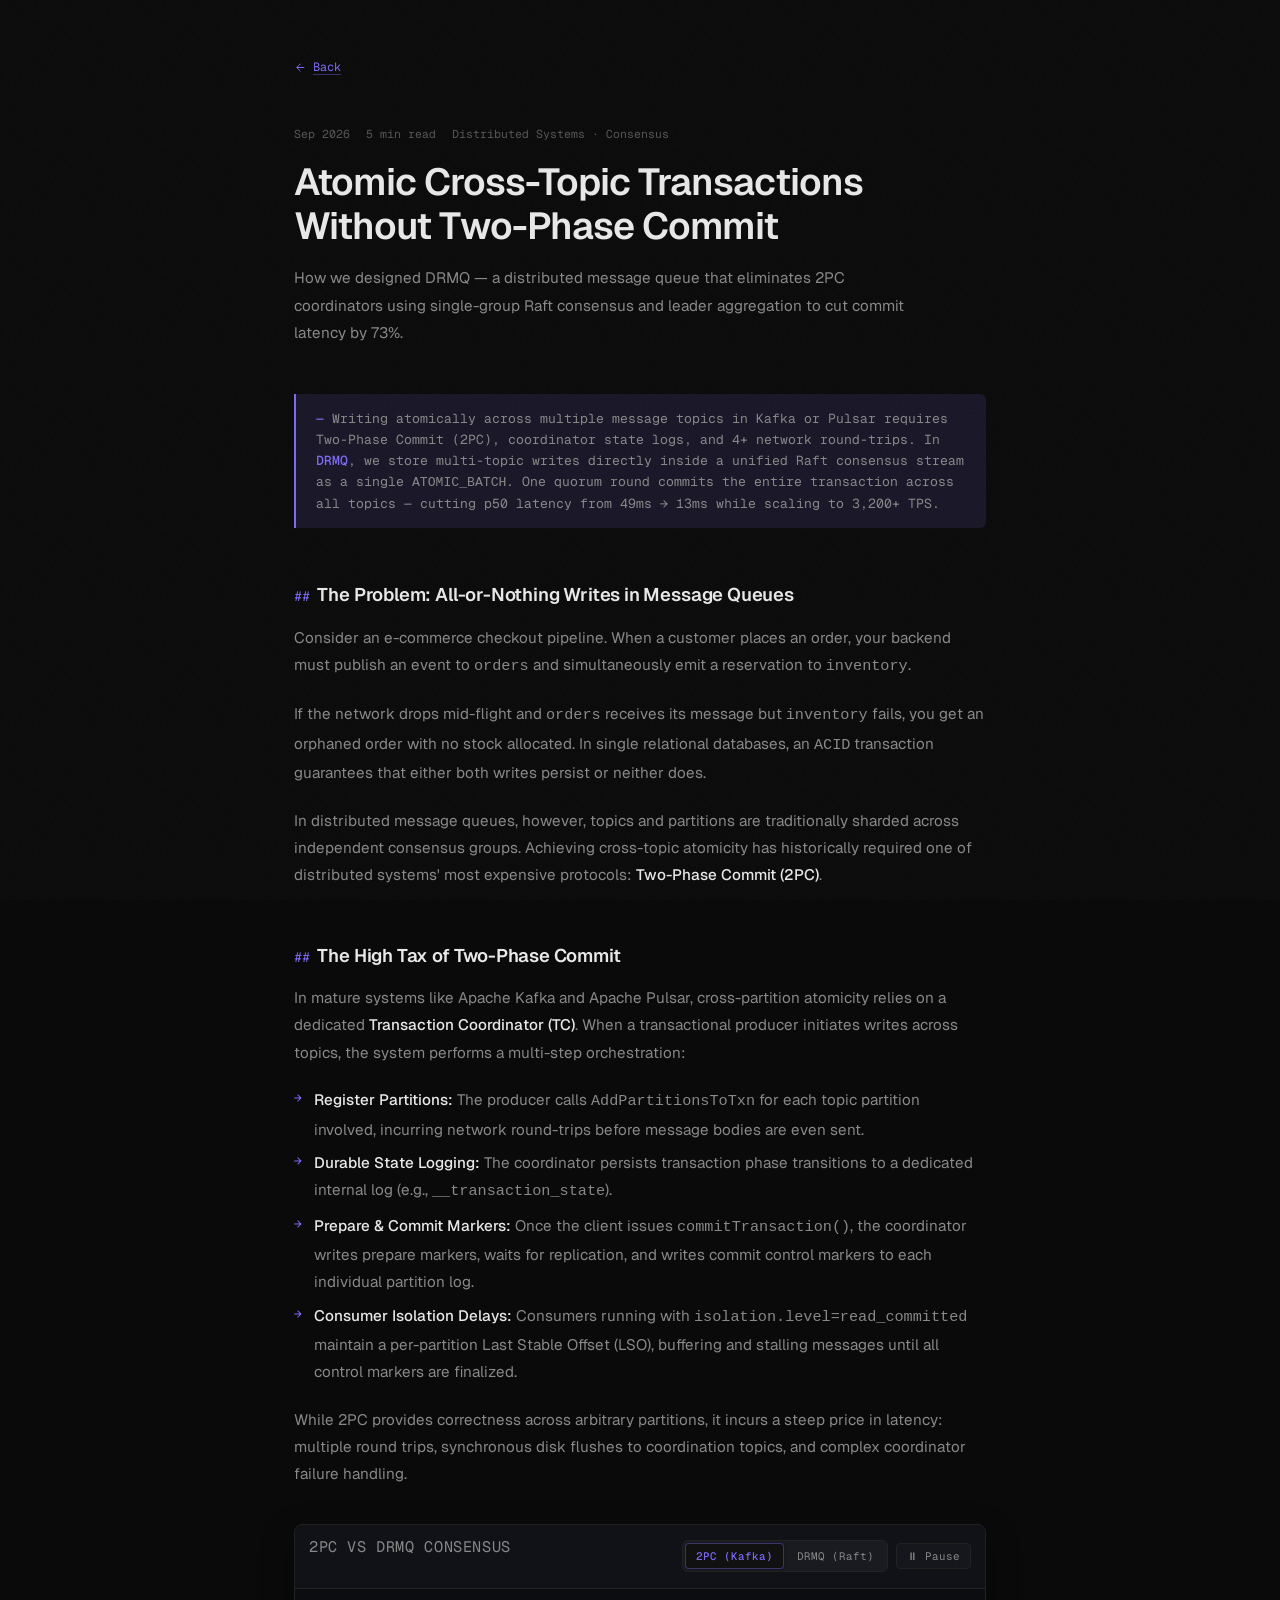
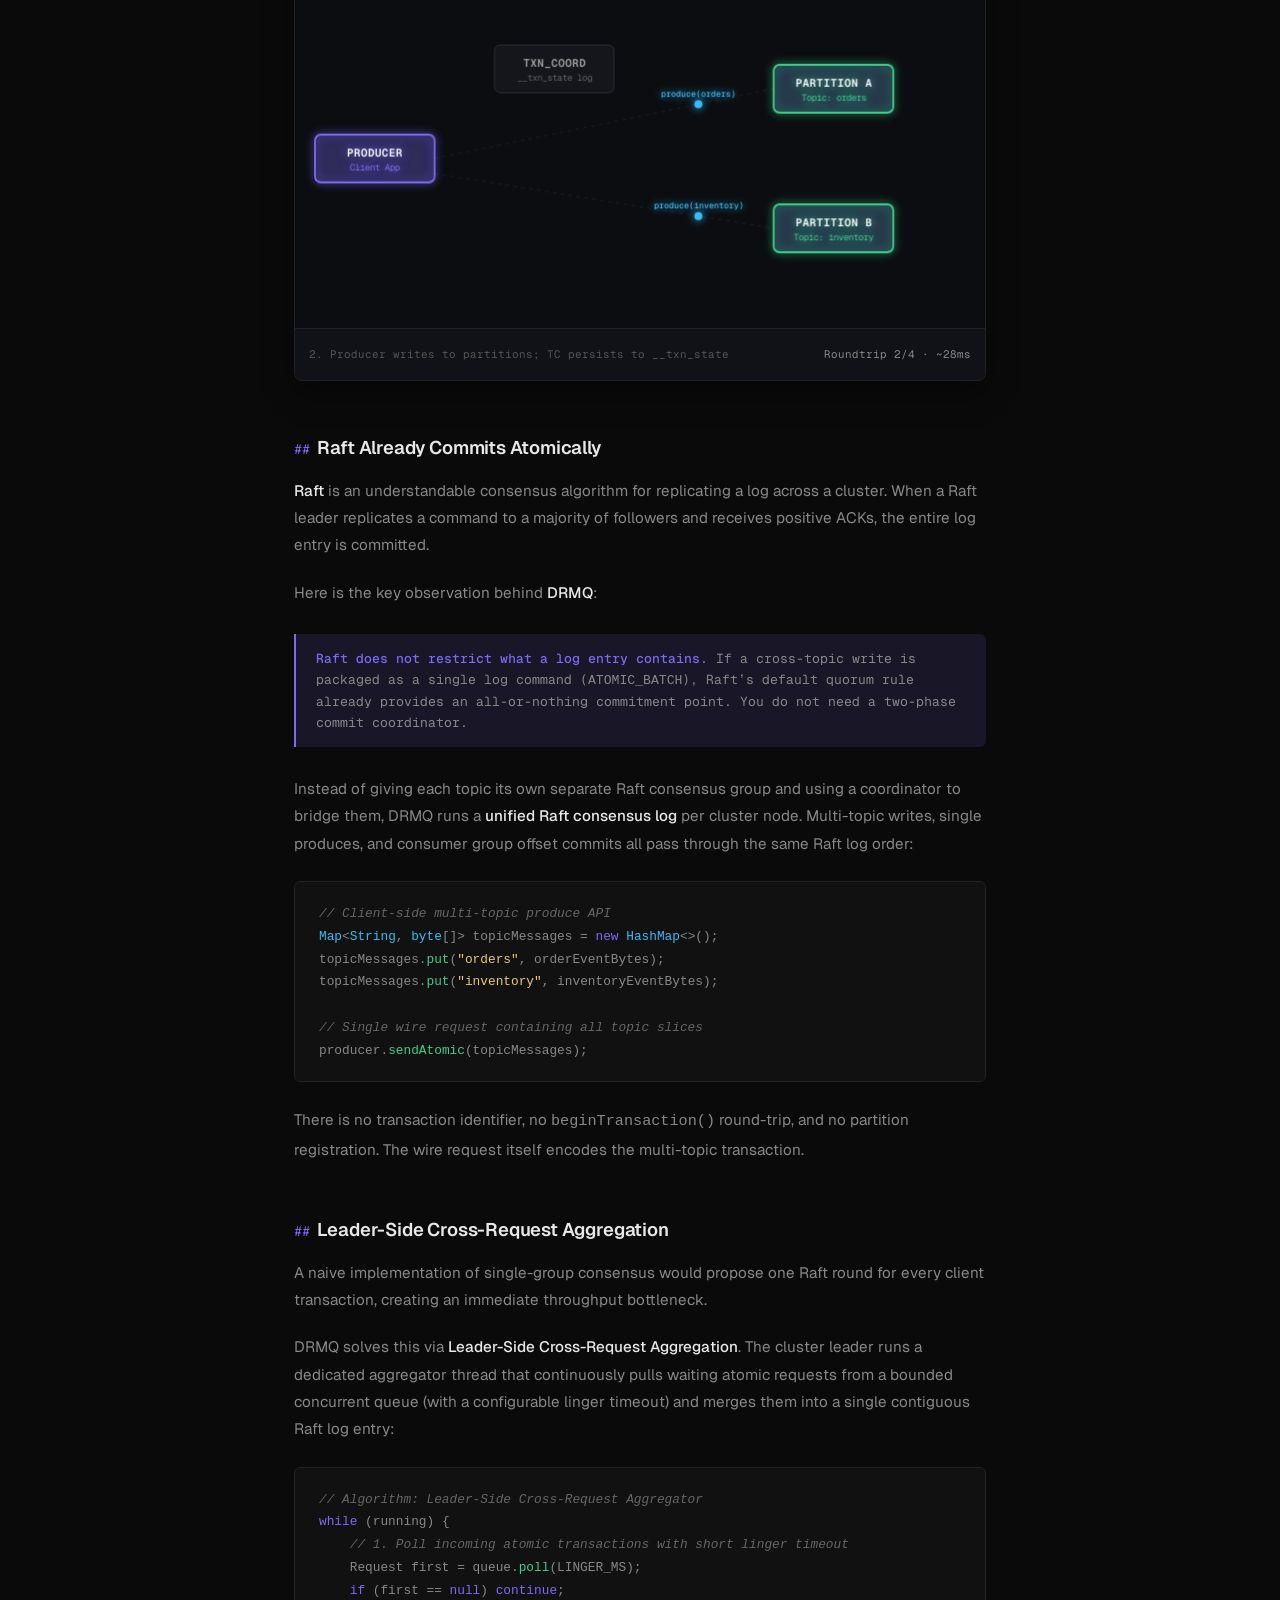
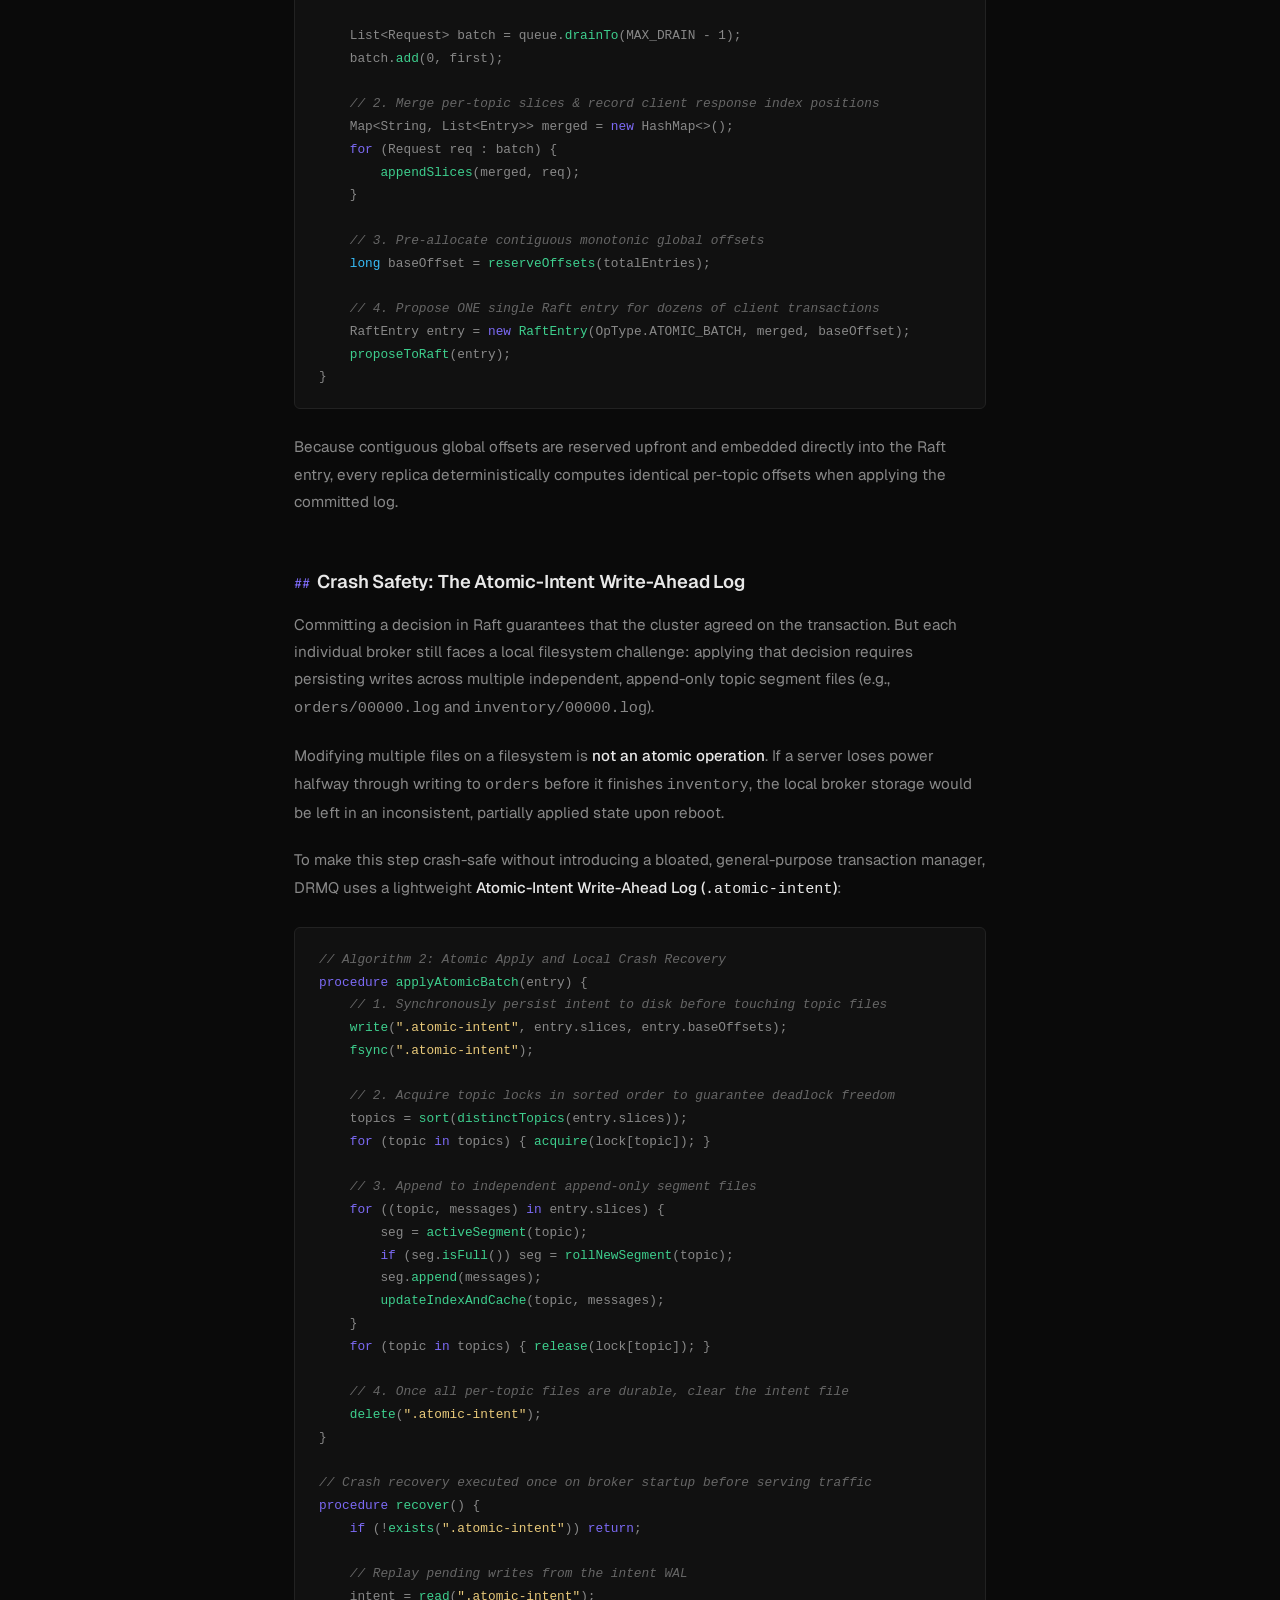
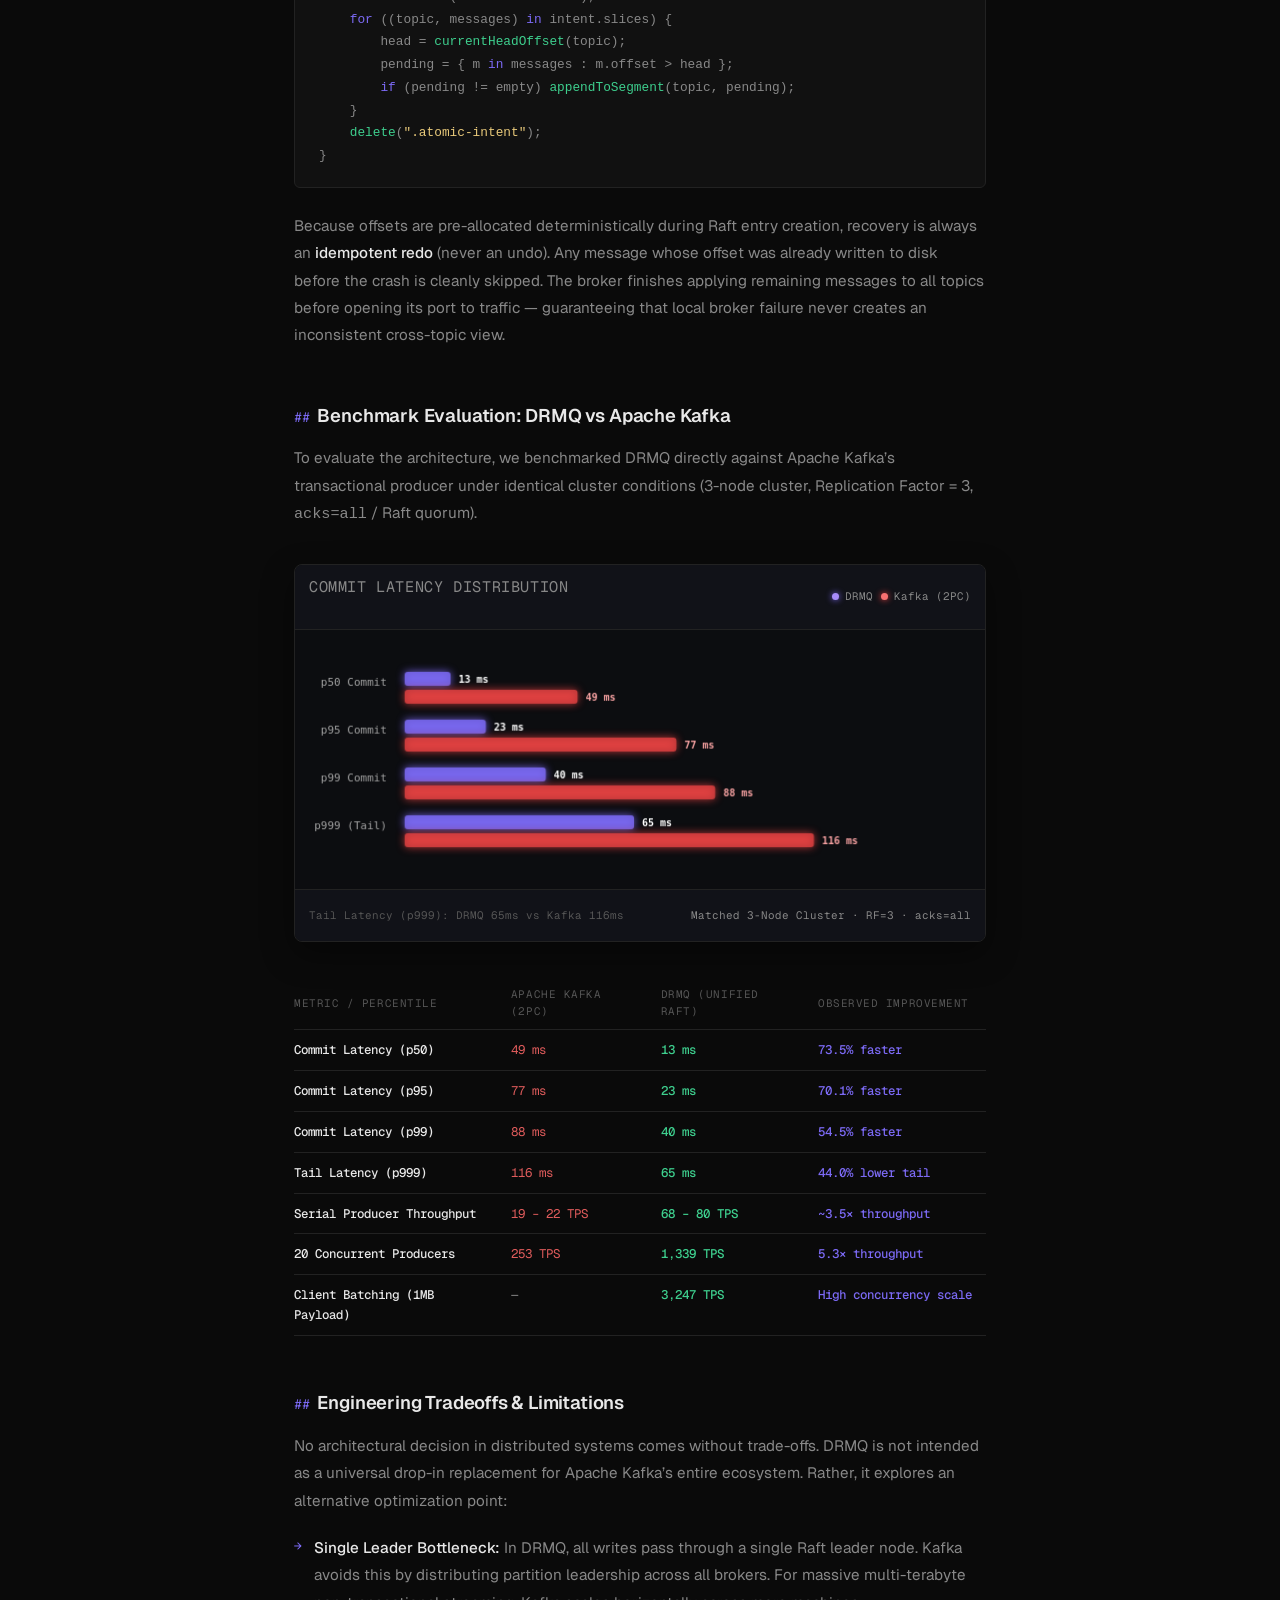
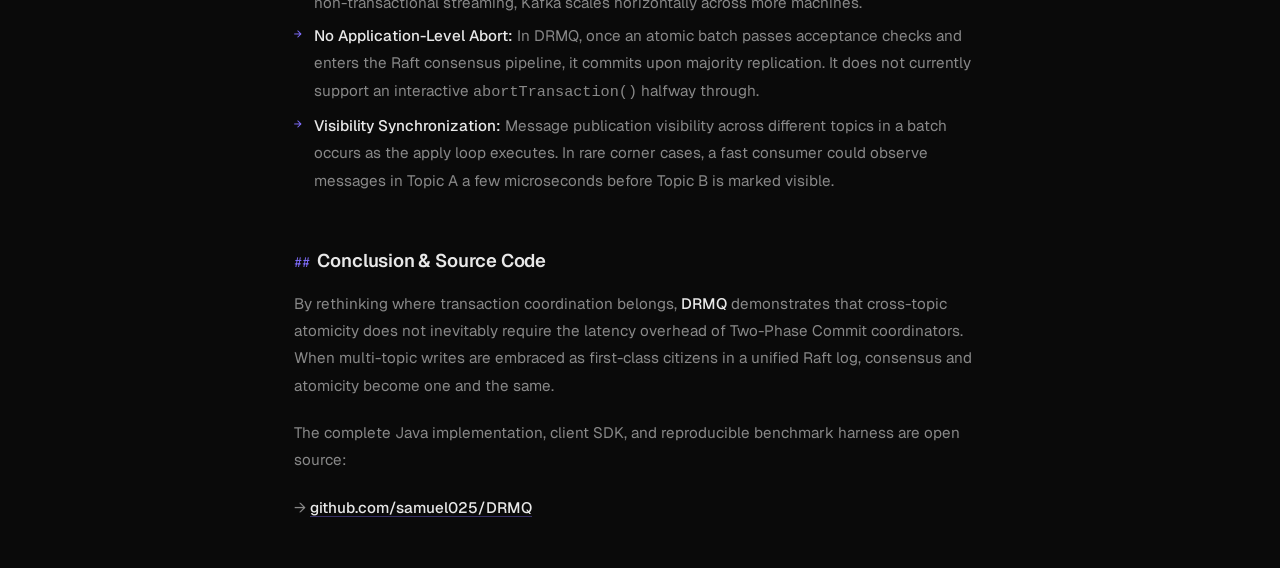
==== commit 3bcba1bc: "feat: use clean URL without .html for writeup" ====
--- a/writing/atomic-cross-topic-writes-without-2pc.html
+++ b/writing/atomic-cross-topic-writes-without-2pc.html
@@ -9,6 +9,8 @@
     <meta property="og:title" content="Atomic Cross-Topic Transactions in Distributed Queues Without 2PC" />
     <meta property="og:description" content="How we designed DRMQ: a distributed message queue that eliminates Two-Phase Commit coordinators using single-group Raft consensus." />
     <meta property="og:type" content="article" />
+    <meta property="og:url" content="https://0xuell.online/writing/atomic-cross-topic-writes-without-2pc" />
+    <link rel="canonical" href="https://0xuell.online/writing/atomic-cross-topic-writes-without-2pc" />
     <meta name="theme-color" content="#0a0a0a" />
     <link rel="icon" type="image/svg+xml" href="../favicon.svg" />
     <link rel="preconnect" href="https://fonts.googleapis.com" />
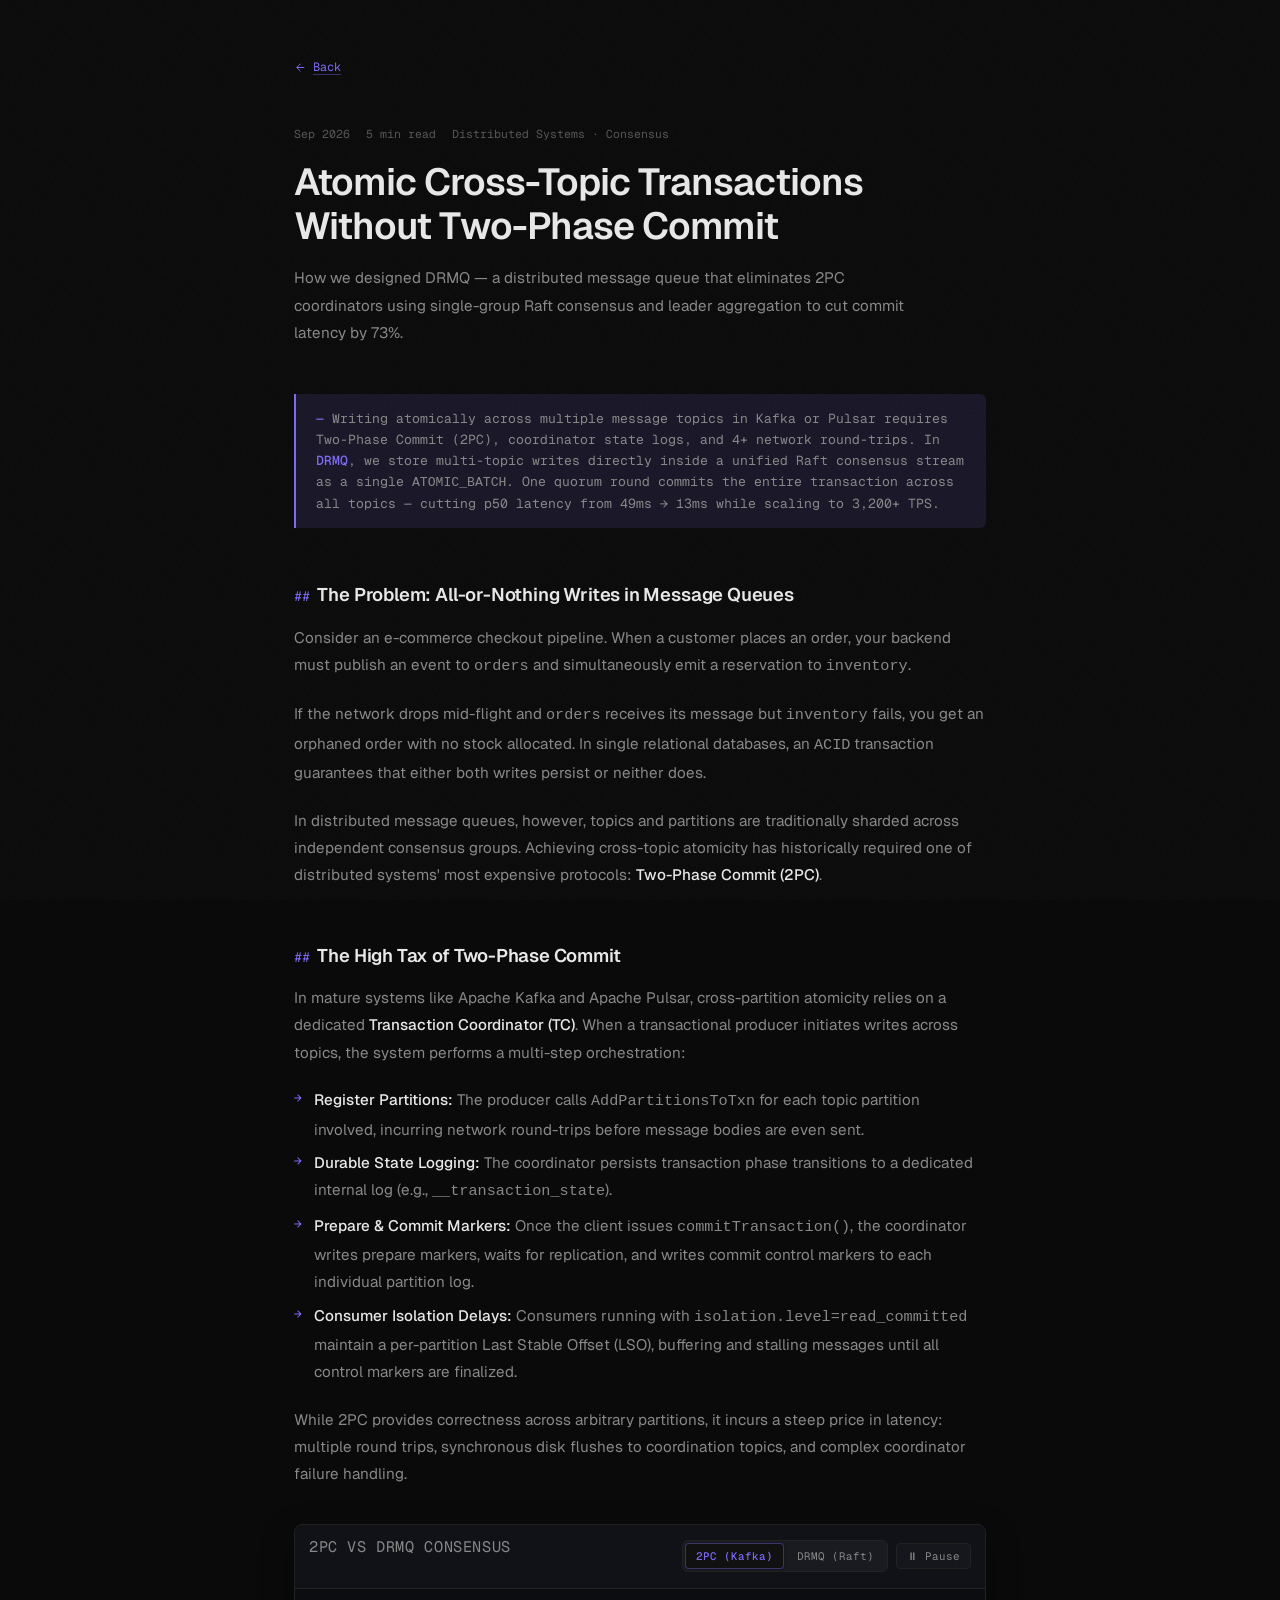
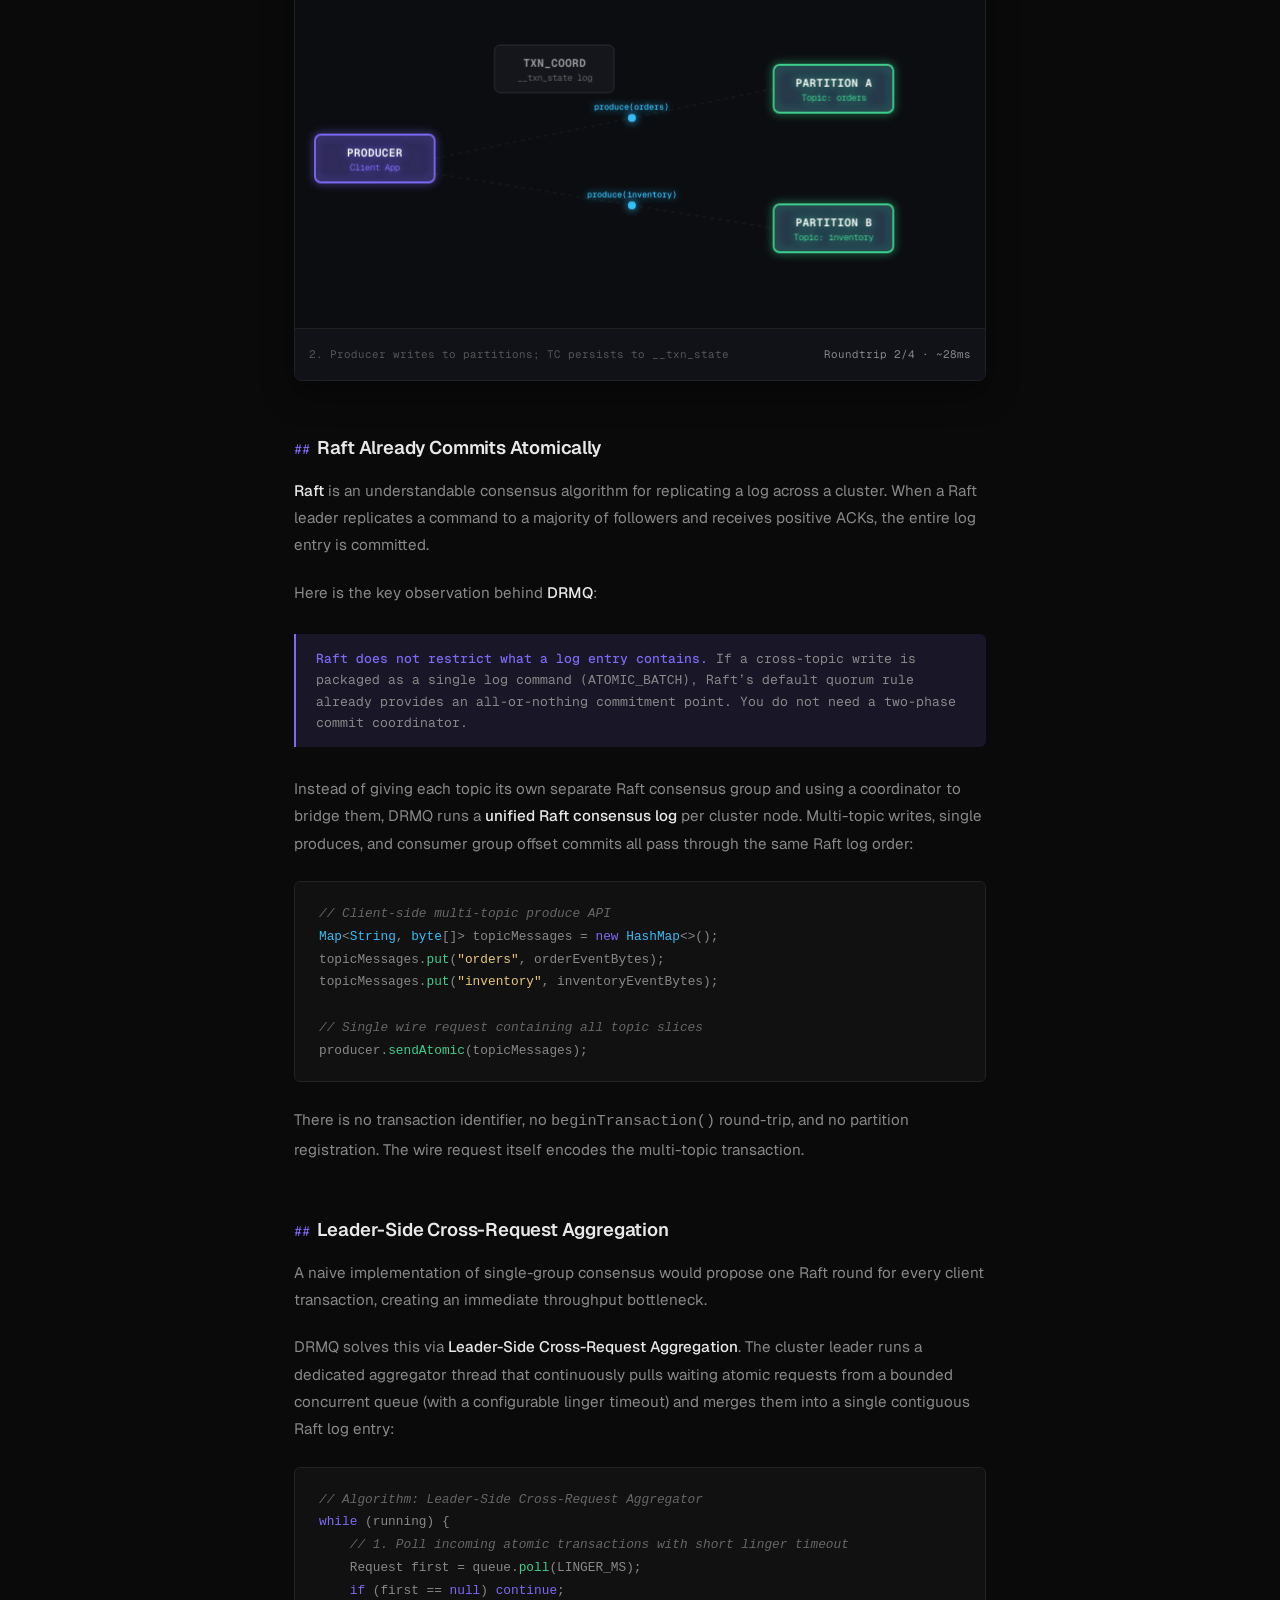
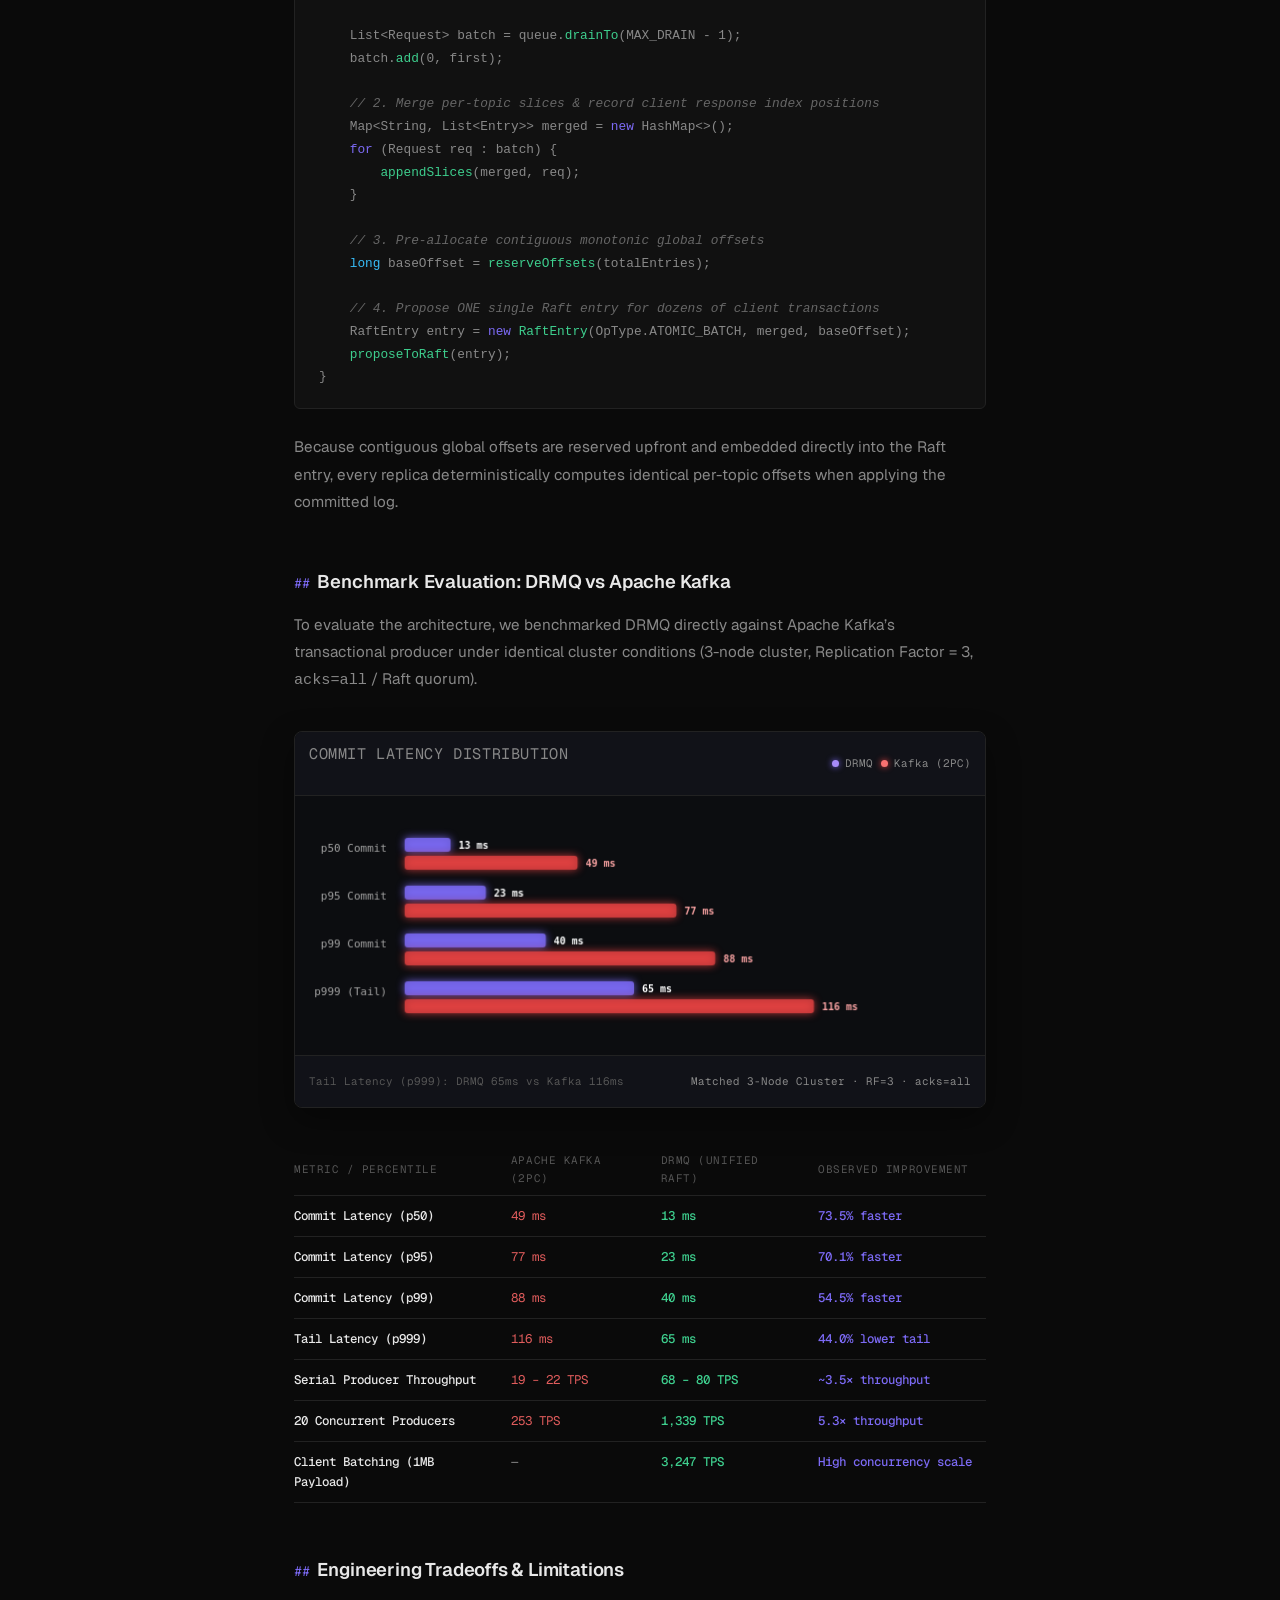
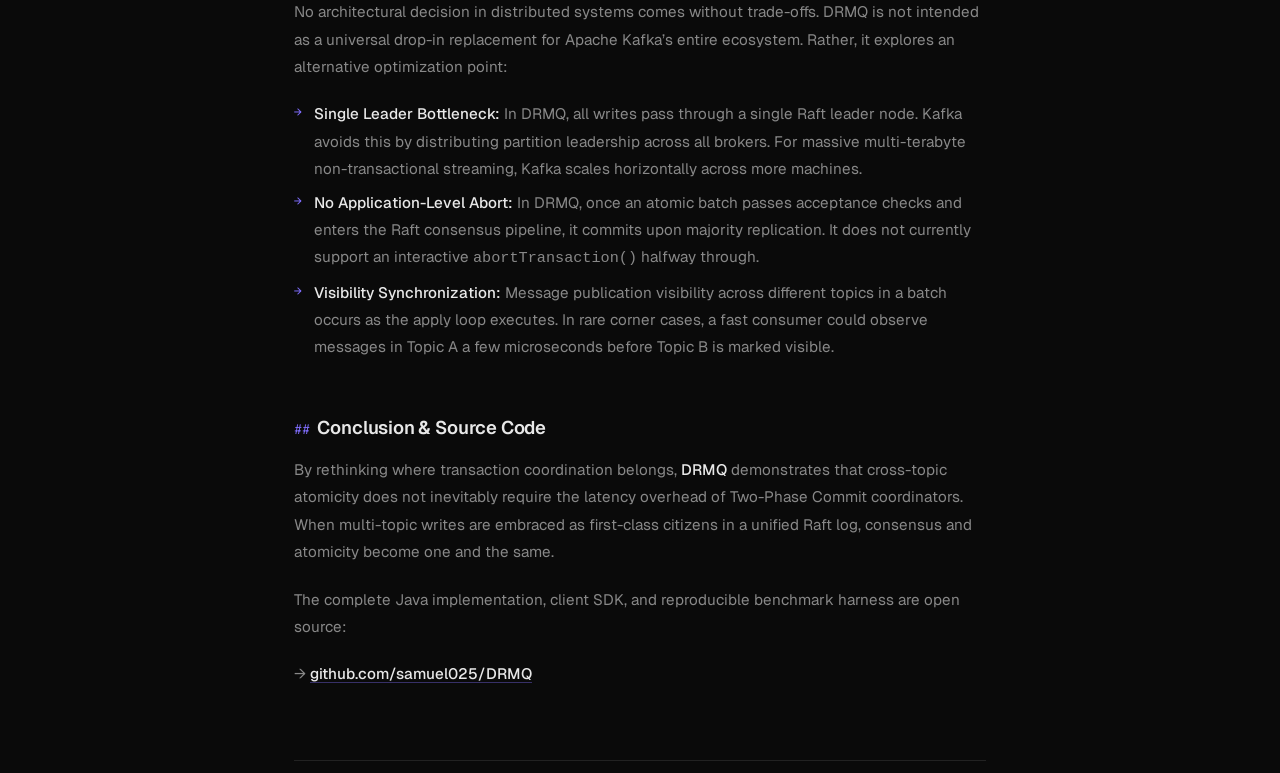
==== commit 39df523d: "chore: remove atomic-intent section from writeup" ====
--- a/writing/atomic-cross-topic-writes-without-2pc.html
+++ b/writing/atomic-cross-topic-writes-without-2pc.html
@@ -520,58 +520,6 @@
 
           <p>
             Because contiguous global offsets are reserved upfront and embedded directly into the Raft entry, every replica deterministically computes identical per-topic offsets when applying the committed log.
-          </p>
-
-          <h2>Crash Safety: The Atomic-Intent Write-Ahead Log</h2>
-          <p>
-            Committing a decision in Raft guarantees that the cluster agreed on the transaction. But each individual broker still faces a local filesystem challenge: applying that decision requires persisting writes across multiple independent, append-only topic segment files (e.g., <code>orders/00000.log</code> and <code>inventory/00000.log</code>).
-          </p>
-          <p>
-            Modifying multiple files on a filesystem is <strong>not an atomic operation</strong>. If a server loses power halfway through writing to <code>orders</code> before it finishes <code>inventory</code>, the local broker storage would be left in an inconsistent, partially applied state upon reboot.
-          </p>
-          <p>
-            To make this step crash-safe without introducing a bloated, general-purpose transaction manager, DRMQ uses a lightweight <strong>Atomic-Intent Write-Ahead Log (<code>.atomic-intent</code>)</strong>:
-          </p>
-
-          <pre><code><span class="cm">// Algorithm 2: Atomic Apply and Local Crash Recovery</span>
-<span class="kw">procedure</span> <span class="fn">applyAtomicBatch</span>(entry) {
-    <span class="cm">// 1. Synchronously persist intent to disk before touching topic files</span>
-    <span class="fn">write</span>(<span class="str">".atomic-intent"</span>, entry.slices, entry.baseOffsets);
-    <span class="fn">fsync</span>(<span class="str">".atomic-intent"</span>);
-
-    <span class="cm">// 2. Acquire topic locks in sorted order to guarantee deadlock freedom</span>
-    topics = <span class="fn">sort</span>(<span class="fn">distinctTopics</span>(entry.slices));
-    <span class="kw">for</span> (topic <span class="kw">in</span> topics) { <span class="fn">acquire</span>(lock[topic]); }
-
-    <span class="cm">// 3. Append to independent append-only segment files</span>
-    <span class="kw">for</span> ((topic, messages) <span class="kw">in</span> entry.slices) {
-        seg = <span class="fn">activeSegment</span>(topic);
-        <span class="kw">if</span> (seg.<span class="fn">isFull</span>()) seg = <span class="fn">rollNewSegment</span>(topic);
-        seg.<span class="fn">append</span>(messages);
-        <span class="fn">updateIndexAndCache</span>(topic, messages);
-    }
-    <span class="kw">for</span> (topic <span class="kw">in</span> topics) { <span class="fn">release</span>(lock[topic]); }
-
-    <span class="cm">// 4. Once all per-topic files are durable, clear the intent file</span>
-    <span class="fn">delete</span>(<span class="str">".atomic-intent"</span>);
-}
-
-<span class="cm">// Crash recovery executed once on broker startup before serving traffic</span>
-<span class="kw">procedure</span> <span class="fn">recover</span>() {
-    <span class="kw">if</span> (!<span class="fn">exists</span>(<span class="str">".atomic-intent"</span>)) <span class="kw">return</span>;
-
-    <span class="cm">// Replay pending writes from the intent WAL</span>
-    intent = <span class="fn">read</span>(<span class="str">".atomic-intent"</span>);
-    <span class="kw">for</span> ((topic, messages) <span class="kw">in</span> intent.slices) {
-        head = <span class="fn">currentHeadOffset</span>(topic);
-        pending = { m <span class="kw">in</span> messages : m.offset &gt; head };
-        <span class="kw">if</span> (pending != empty) <span class="fn">appendToSegment</span>(topic, pending);
-    }
-    <span class="fn">delete</span>(<span class="str">".atomic-intent"</span>);
-}</code></pre>
-
-          <p>
-            Because offsets are pre-allocated deterministically during Raft entry creation, recovery is always an <strong>idempotent redo</strong> (never an undo). Any message whose offset was already written to disk before the crash is cleanly skipped. The broker finishes applying remaining messages to all topics before opening its port to traffic — guaranteeing that local broker failure never creates an inconsistent cross-topic view.
           </p>
 
           <!-- Interactive Latency Distribution Benchmark Chart -->
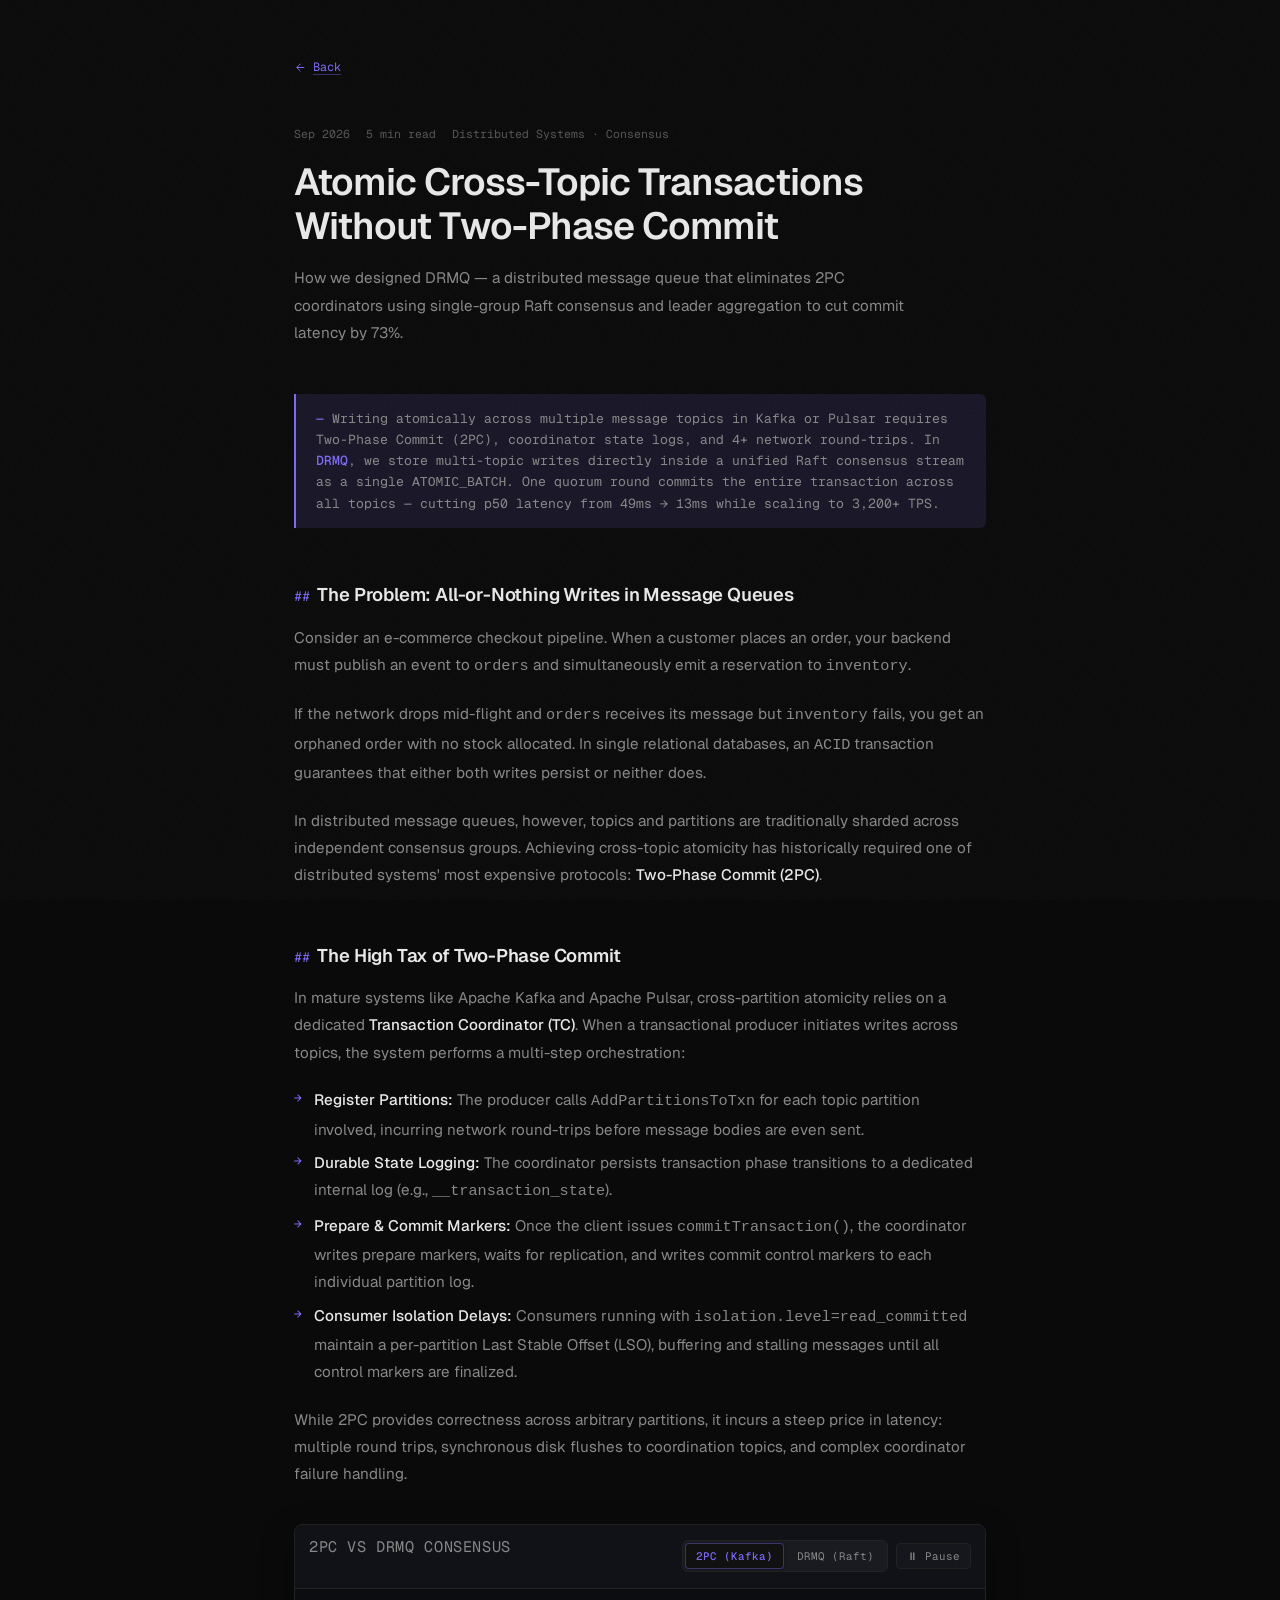
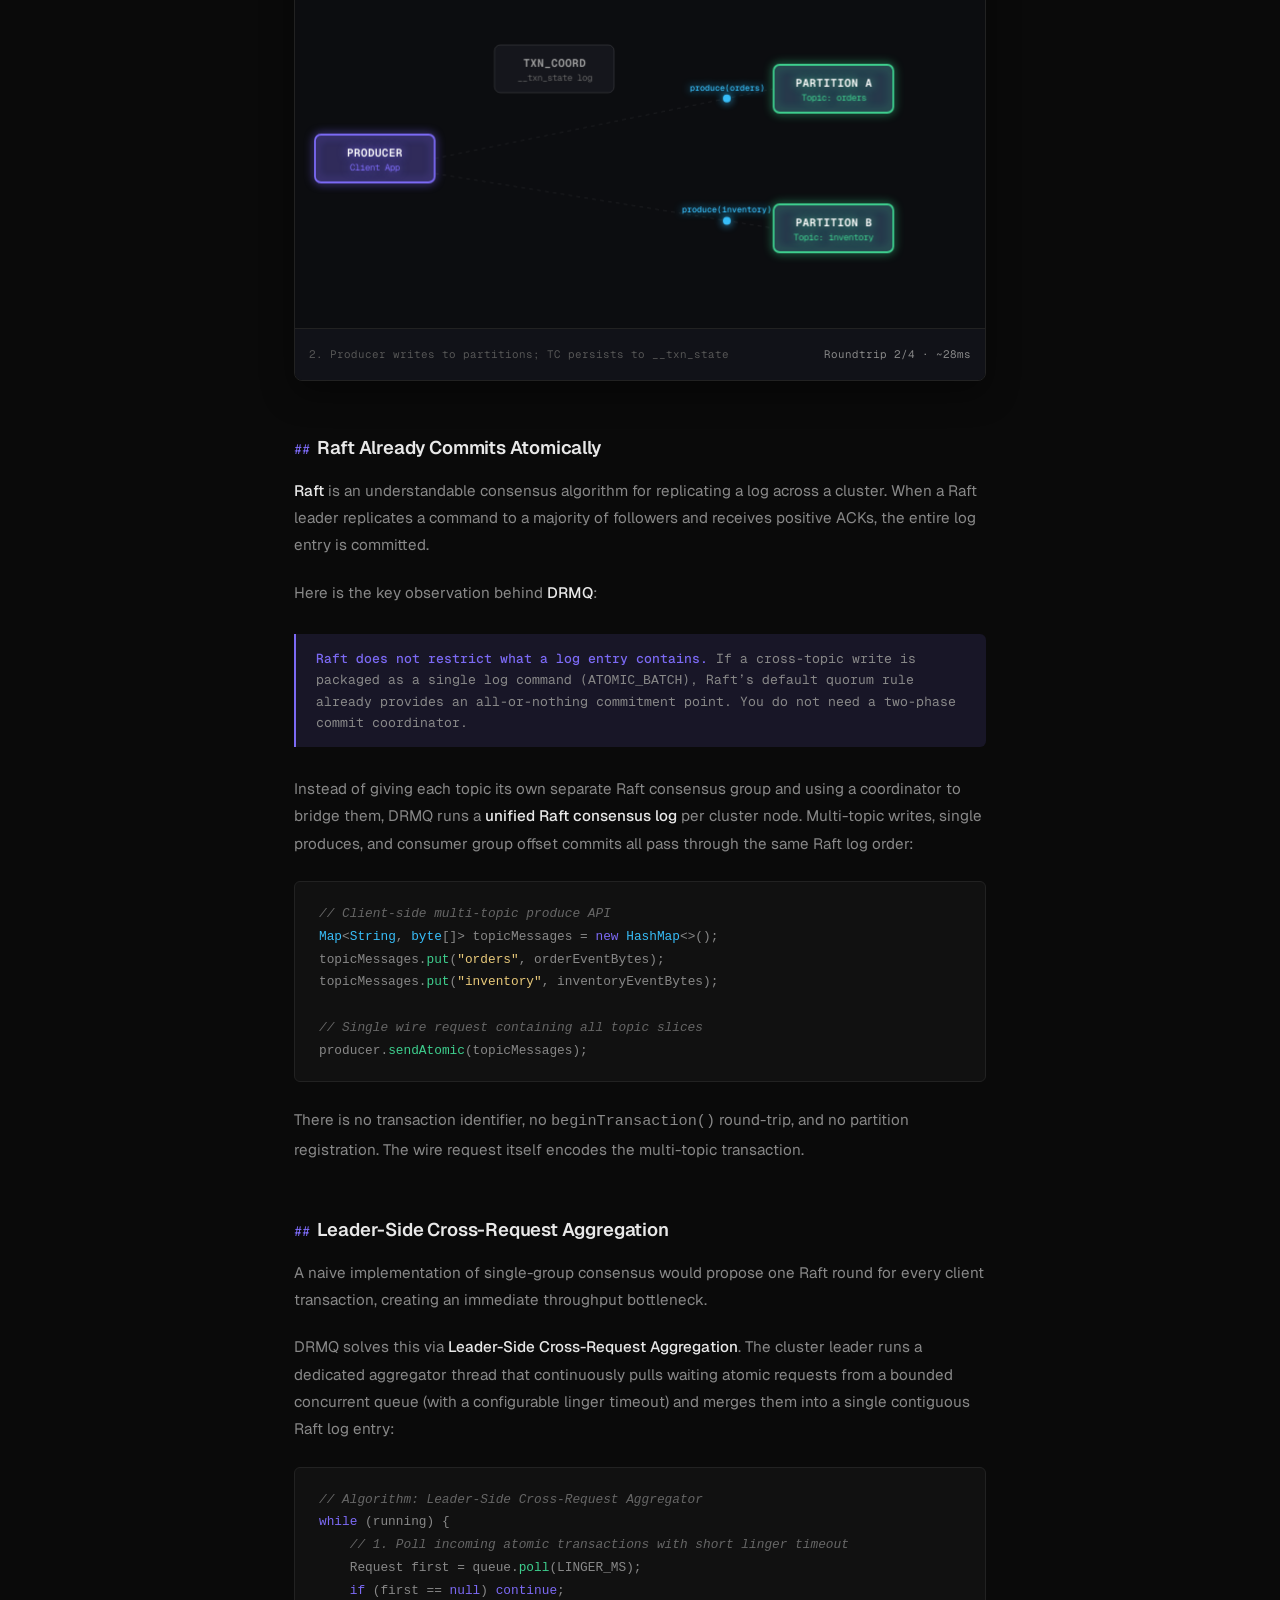
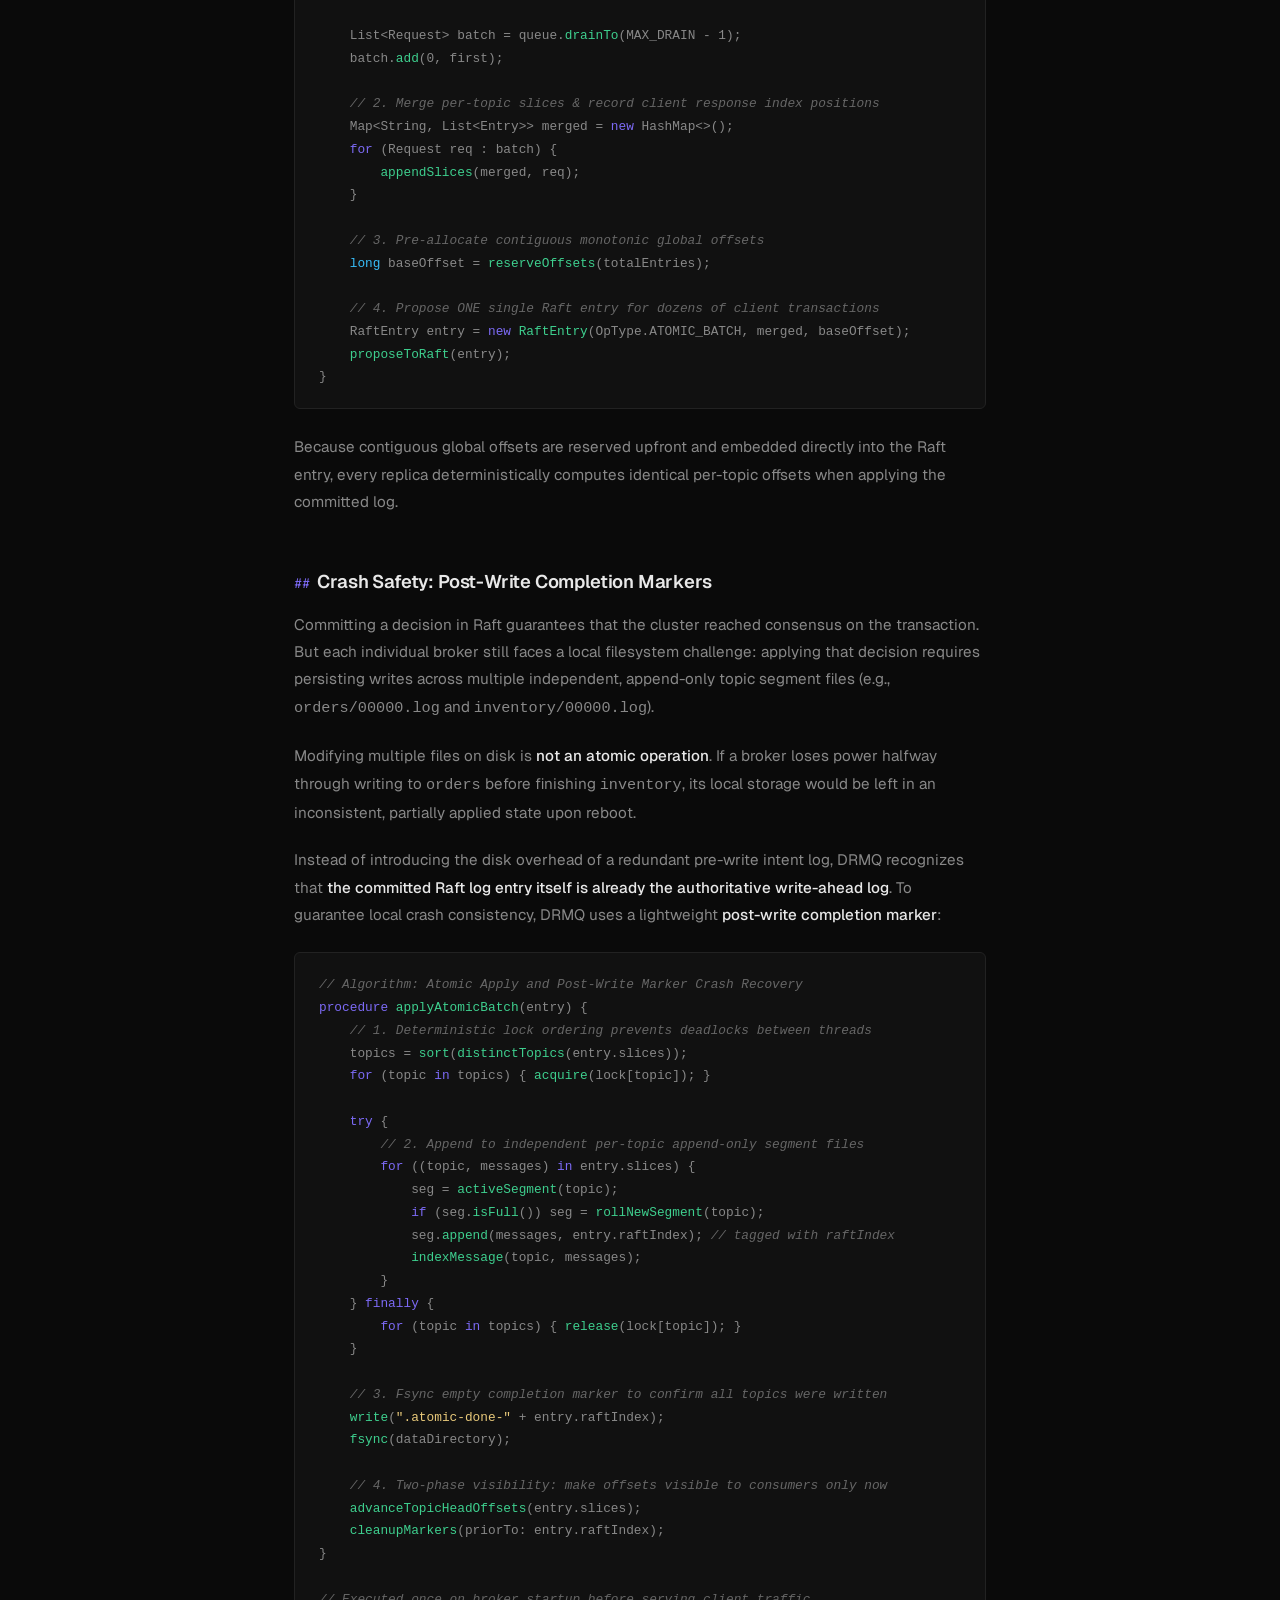
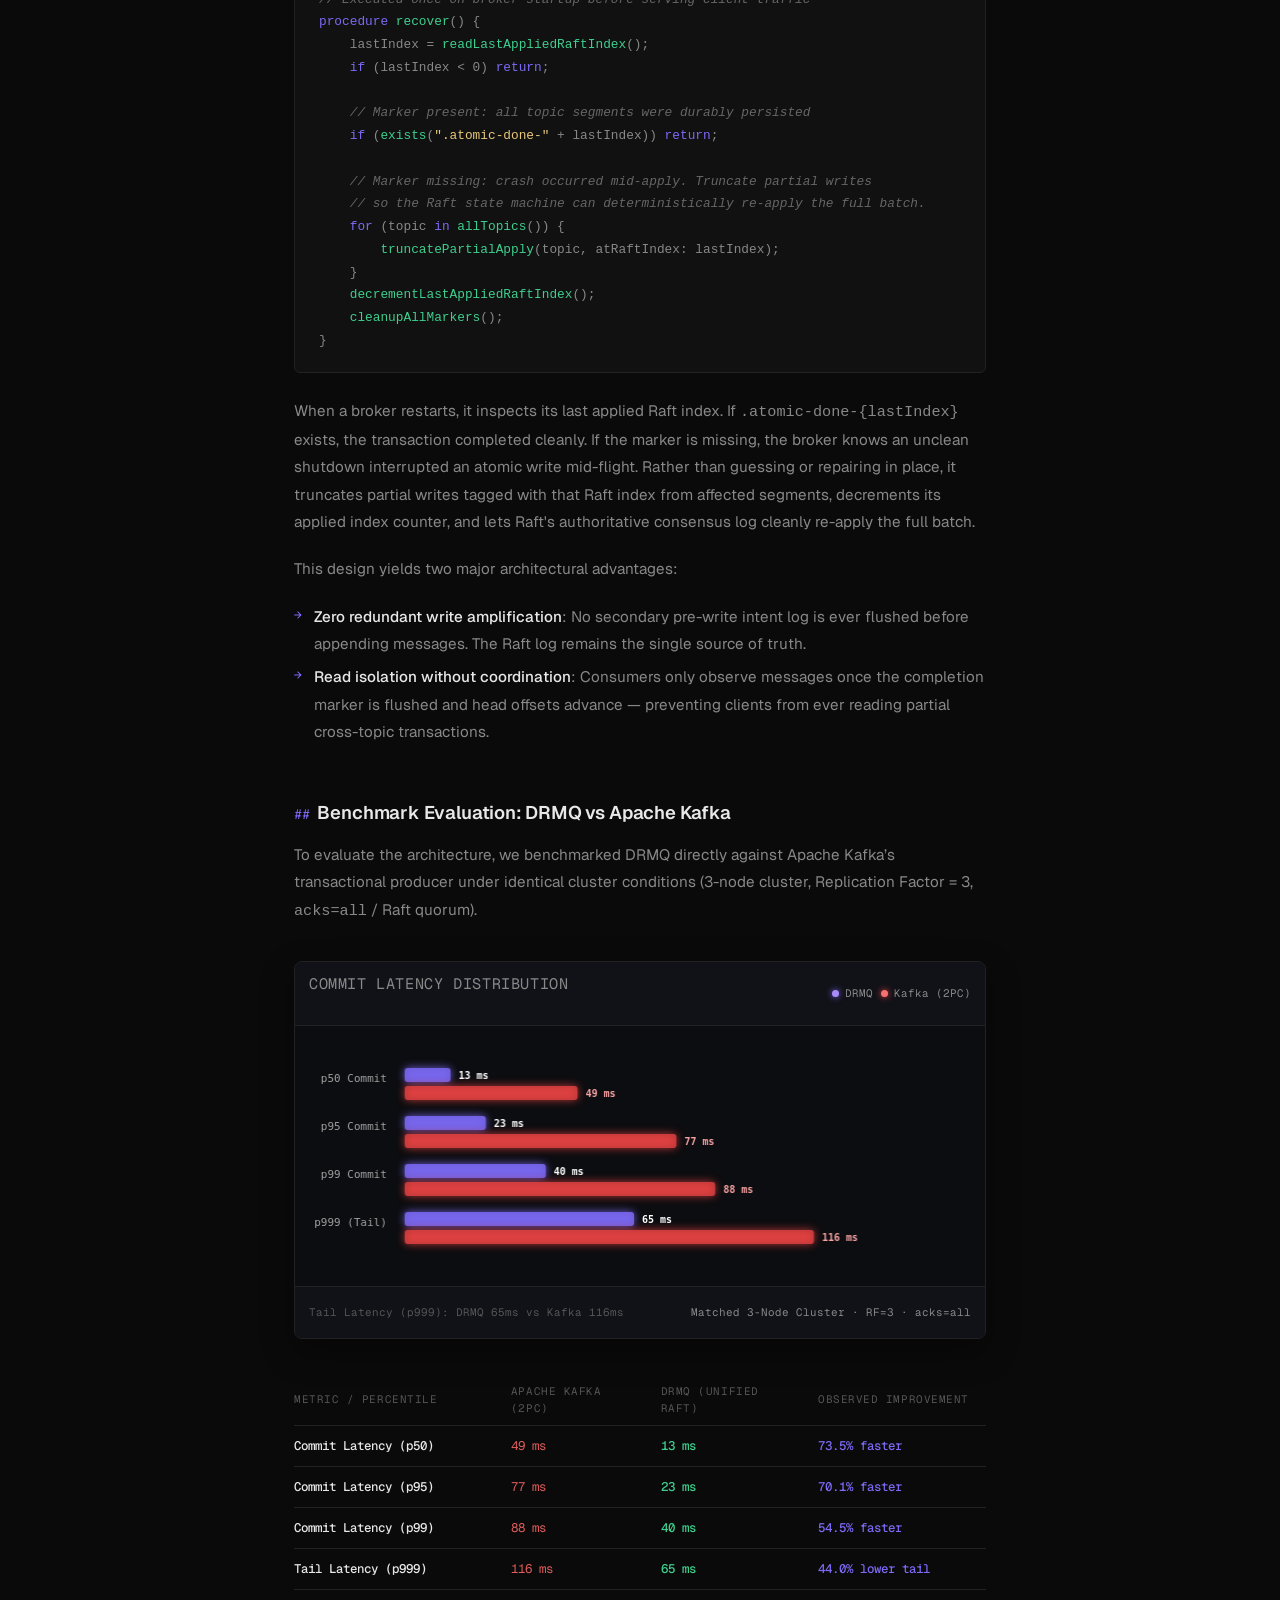
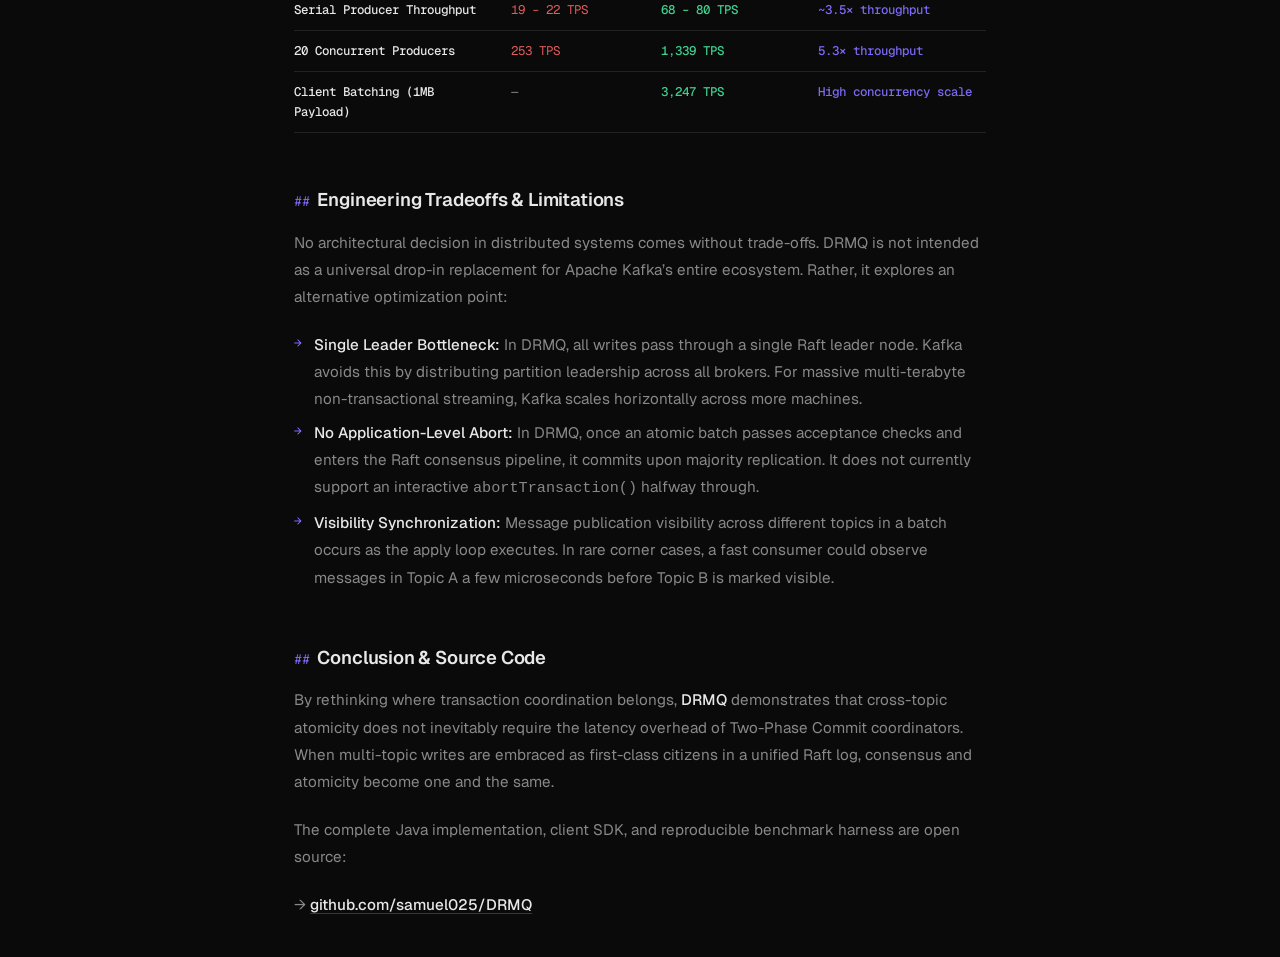
==== commit ae0e5623: "feat: add Post-Write Completion Markers and crash recovery section to writeup" ====
--- a/writing/atomic-cross-topic-writes-without-2pc.html
+++ b/writing/atomic-cross-topic-writes-without-2pc.html
@@ -521,6 +521,72 @@
           <p>
             Because contiguous global offsets are reserved upfront and embedded directly into the Raft entry, every replica deterministically computes identical per-topic offsets when applying the committed log.
           </p>
+
+          <h2>Crash Safety: Post-Write Completion Markers</h2>
+          <p>
+            Committing a decision in Raft guarantees that the cluster reached consensus on the transaction. But each individual broker still faces a local filesystem challenge: applying that decision requires persisting writes across multiple independent, append-only topic segment files (e.g., <code>orders/00000.log</code> and <code>inventory/00000.log</code>).
+          </p>
+          <p>
+            Modifying multiple files on disk is <strong>not an atomic operation</strong>. If a broker loses power halfway through writing to <code>orders</code> before finishing <code>inventory</code>, its local storage would be left in an inconsistent, partially applied state upon reboot.
+          </p>
+          <p>
+            Instead of introducing the disk overhead of a redundant pre-write intent log, DRMQ recognizes that <strong>the committed Raft log entry itself is already the authoritative write-ahead log</strong>. To guarantee local crash consistency, DRMQ uses a lightweight <strong>post-write completion marker</strong>:
+          </p>
+
+          <pre><code><span class="cm">// Algorithm: Atomic Apply and Post-Write Marker Crash Recovery</span>
+<span class="kw">procedure</span> <span class="fn">applyAtomicBatch</span>(entry) {
+    <span class="cm">// 1. Deterministic lock ordering prevents deadlocks between threads</span>
+    topics = <span class="fn">sort</span>(<span class="fn">distinctTopics</span>(entry.slices));
+    <span class="kw">for</span> (topic <span class="kw">in</span> topics) { <span class="fn">acquire</span>(lock[topic]); }
+
+    <span class="kw">try</span> {
+        <span class="cm">// 2. Append to independent per-topic append-only segment files</span>
+        <span class="kw">for</span> ((topic, messages) <span class="kw">in</span> entry.slices) {
+            seg = <span class="fn">activeSegment</span>(topic);
+            <span class="kw">if</span> (seg.<span class="fn">isFull</span>()) seg = <span class="fn">rollNewSegment</span>(topic);
+            seg.<span class="fn">append</span>(messages, entry.raftIndex); <span class="cm">// tagged with raftIndex</span>
+            <span class="fn">indexMessage</span>(topic, messages);
+        }
+    } <span class="kw">finally</span> {
+        <span class="kw">for</span> (topic <span class="kw">in</span> topics) { <span class="fn">release</span>(lock[topic]); }
+    }
+
+    <span class="cm">// 3. Fsync empty completion marker to confirm all topics were written</span>
+    <span class="fn">write</span>(<span class="str">".atomic-done-"</span> + entry.raftIndex);
+    <span class="fn">fsync</span>(dataDirectory);
+
+    <span class="cm">// 4. Two-phase visibility: make offsets visible to consumers only now</span>
+    <span class="fn">advanceTopicHeadOffsets</span>(entry.slices);
+    <span class="fn">cleanupMarkers</span>(priorTo: entry.raftIndex);
+}
+
+<span class="cm">// Executed once on broker startup before serving client traffic</span>
+<span class="kw">procedure</span> <span class="fn">recover</span>() {
+    lastIndex = <span class="fn">readLastAppliedRaftIndex</span>();
+    <span class="kw">if</span> (lastIndex &lt; 0) <span class="kw">return</span>;
+
+    <span class="cm">// Marker present: all topic segments were durably persisted</span>
+    <span class="kw">if</span> (<span class="fn">exists</span>(<span class="str">".atomic-done-"</span> + lastIndex)) <span class="kw">return</span>;
+
+    <span class="cm">// Marker missing: crash occurred mid-apply. Truncate partial writes</span>
+    <span class="cm">// so the Raft state machine can deterministically re-apply the full batch.</span>
+    <span class="kw">for</span> (topic <span class="kw">in</span> <span class="fn">allTopics</span>()) {
+        <span class="fn">truncatePartialApply</span>(topic, atRaftIndex: lastIndex);
+    }
+    <span class="fn">decrementLastAppliedRaftIndex</span>();
+    <span class="fn">cleanupAllMarkers</span>();
+}</code></pre>
+
+          <p>
+            When a broker restarts, it inspects its last applied Raft index. If <code>.atomic-done-{lastIndex}</code> exists, the transaction completed cleanly. If the marker is missing, the broker knows an unclean shutdown interrupted an atomic write mid-flight. Rather than guessing or repairing in place, it truncates partial writes tagged with that Raft index from affected segments, decrements its applied index counter, and lets Raft's authoritative consensus log cleanly re-apply the full batch.
+          </p>
+          <p>
+            This design yields two major architectural advantages:
+          </p>
+          <ul>
+            <li><strong>Zero redundant write amplification</strong>: No secondary pre-write intent log is ever flushed before appending messages. The Raft log remains the single source of truth.</li>
+            <li><strong>Read isolation without coordination</strong>: Consumers only observe messages once the completion marker is flushed and head offsets advance — preventing clients from ever reading partial cross-topic transactions.</li>
+          </ul>
 
           <!-- Interactive Latency Distribution Benchmark Chart -->
           <h2>Benchmark Evaluation: DRMQ vs Apache Kafka</h2>
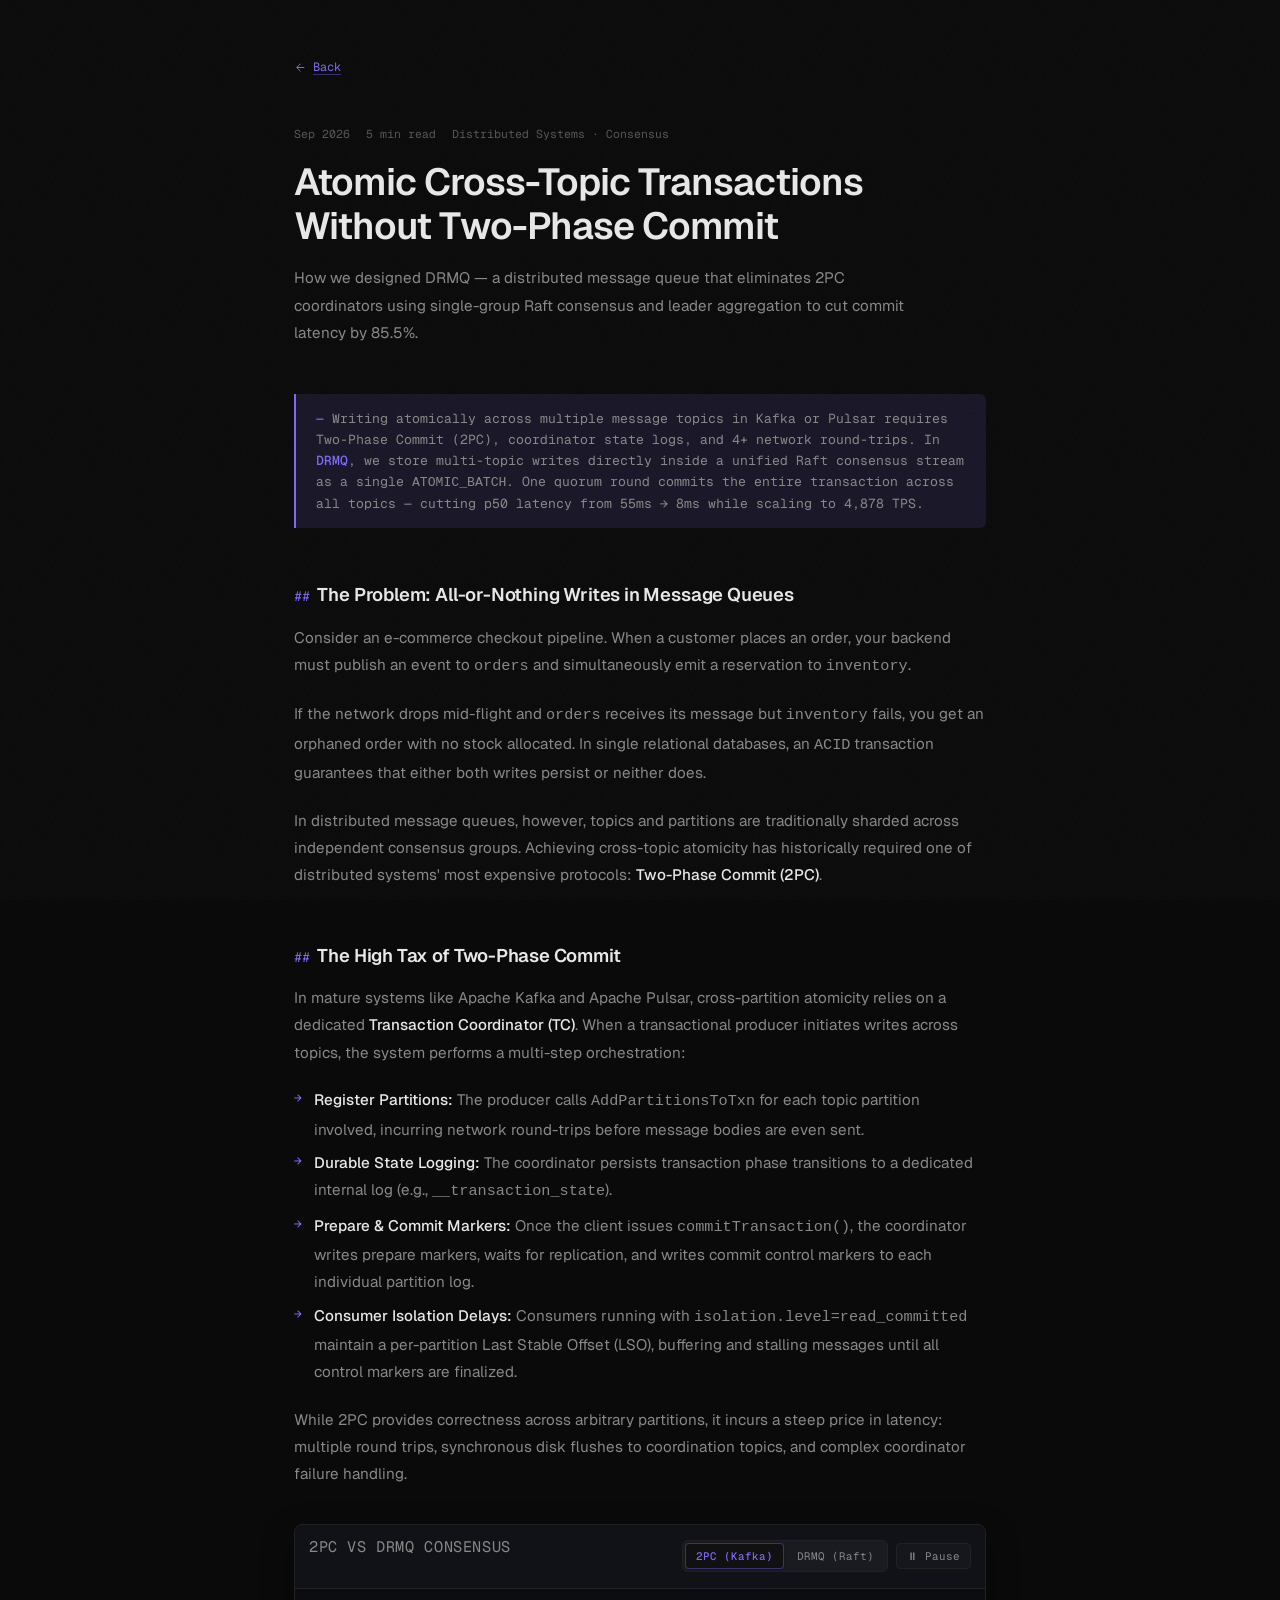
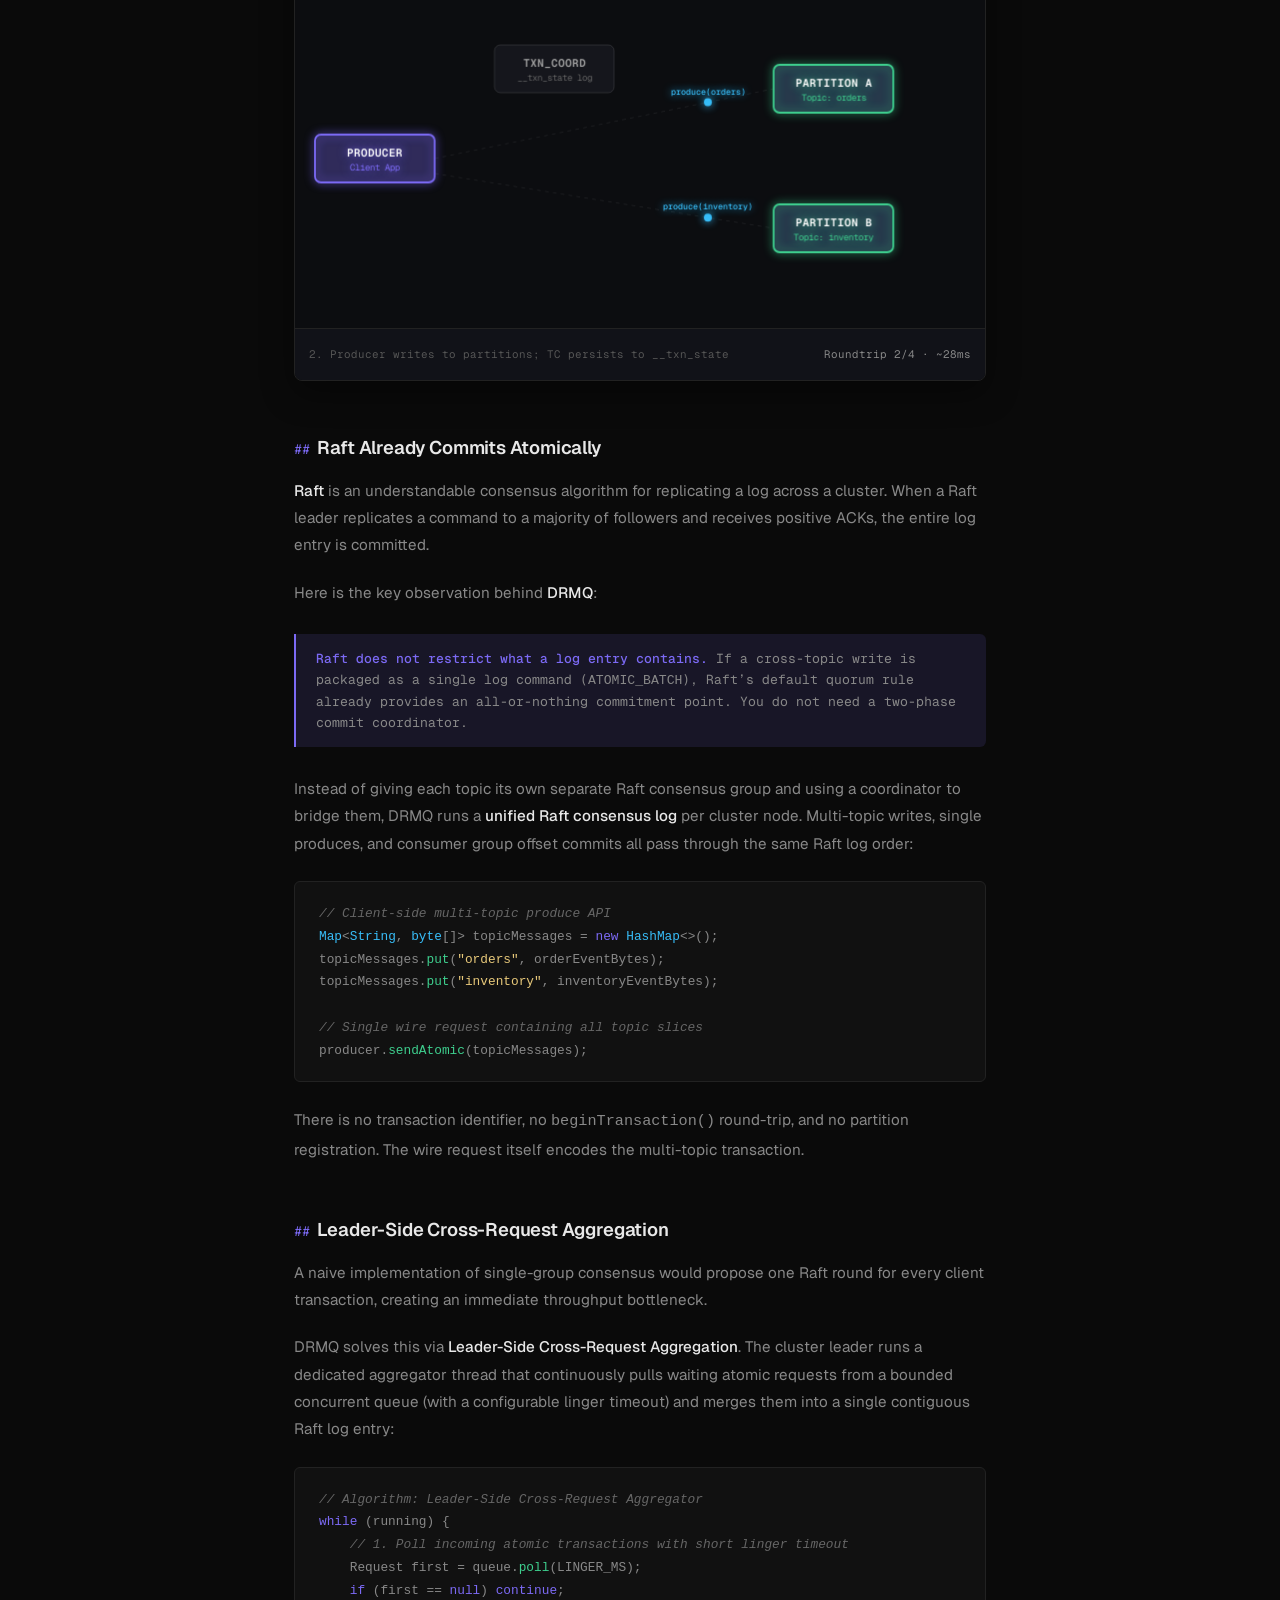
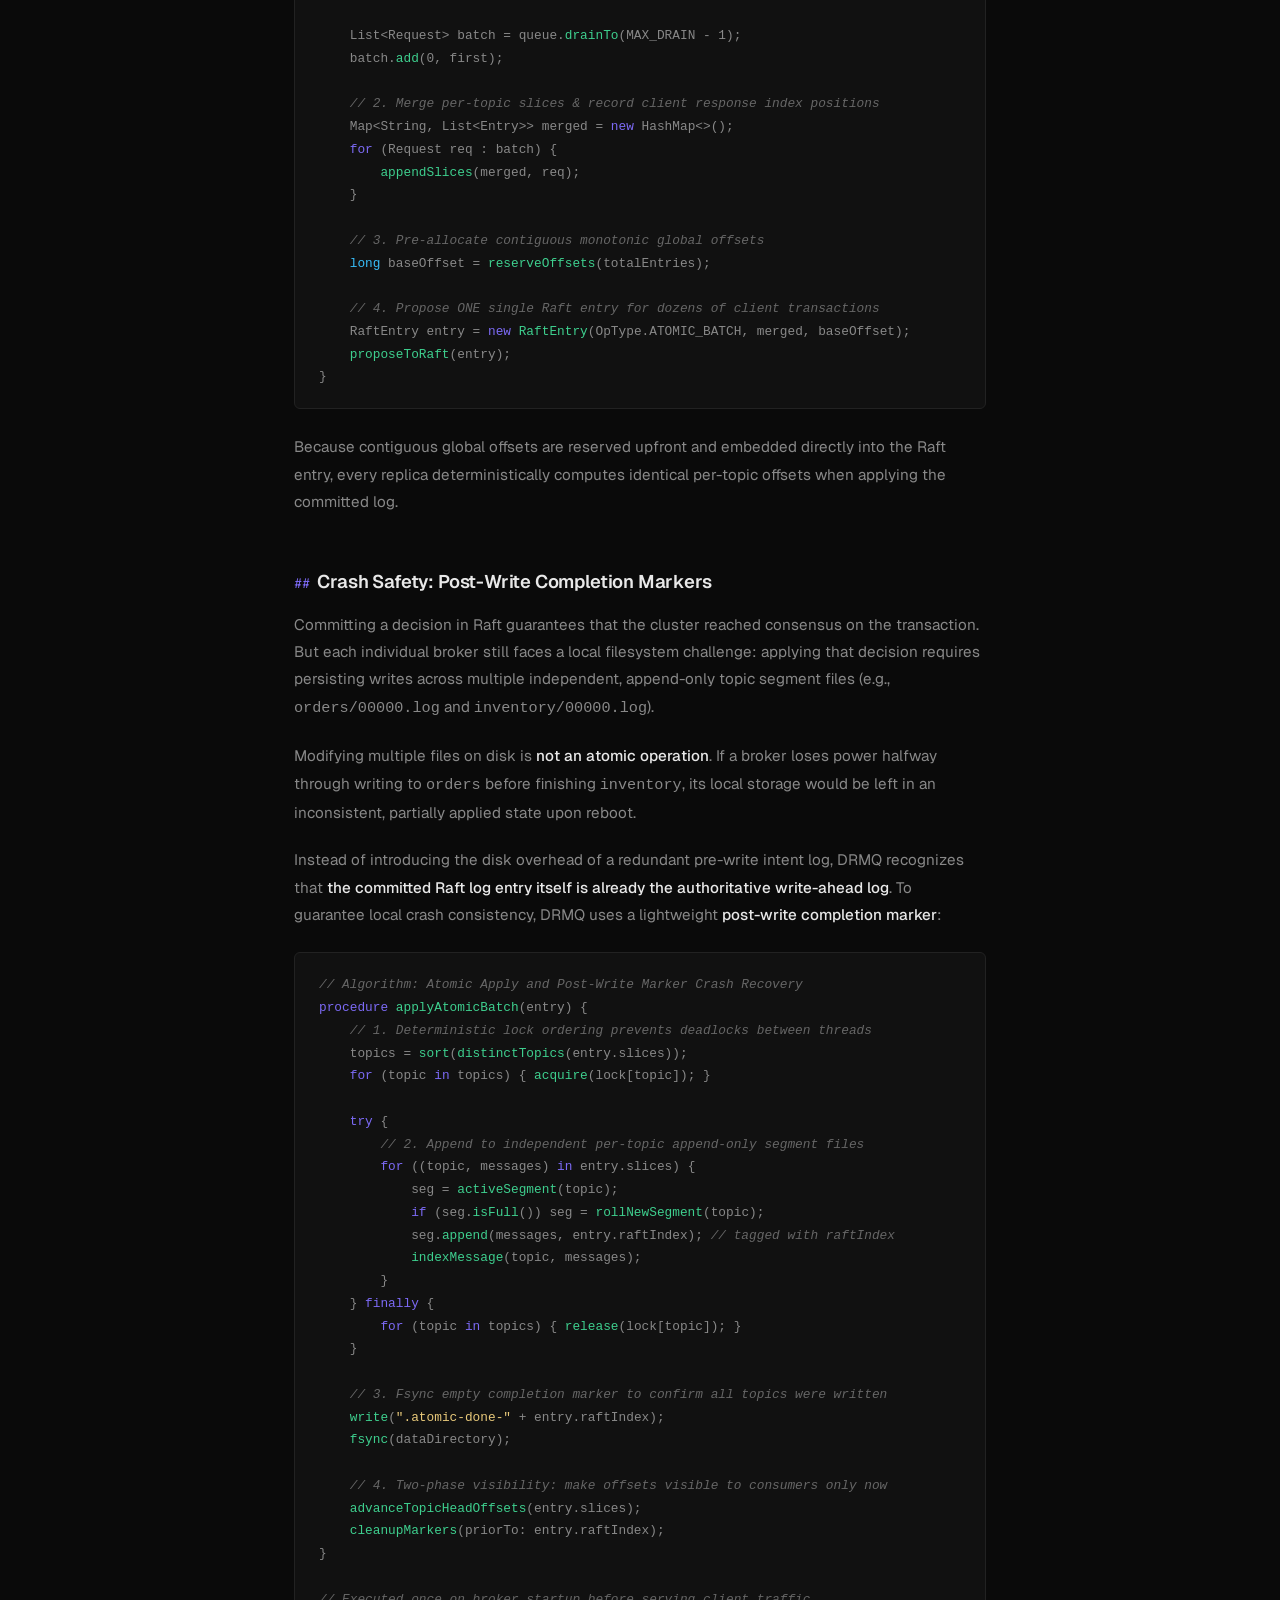
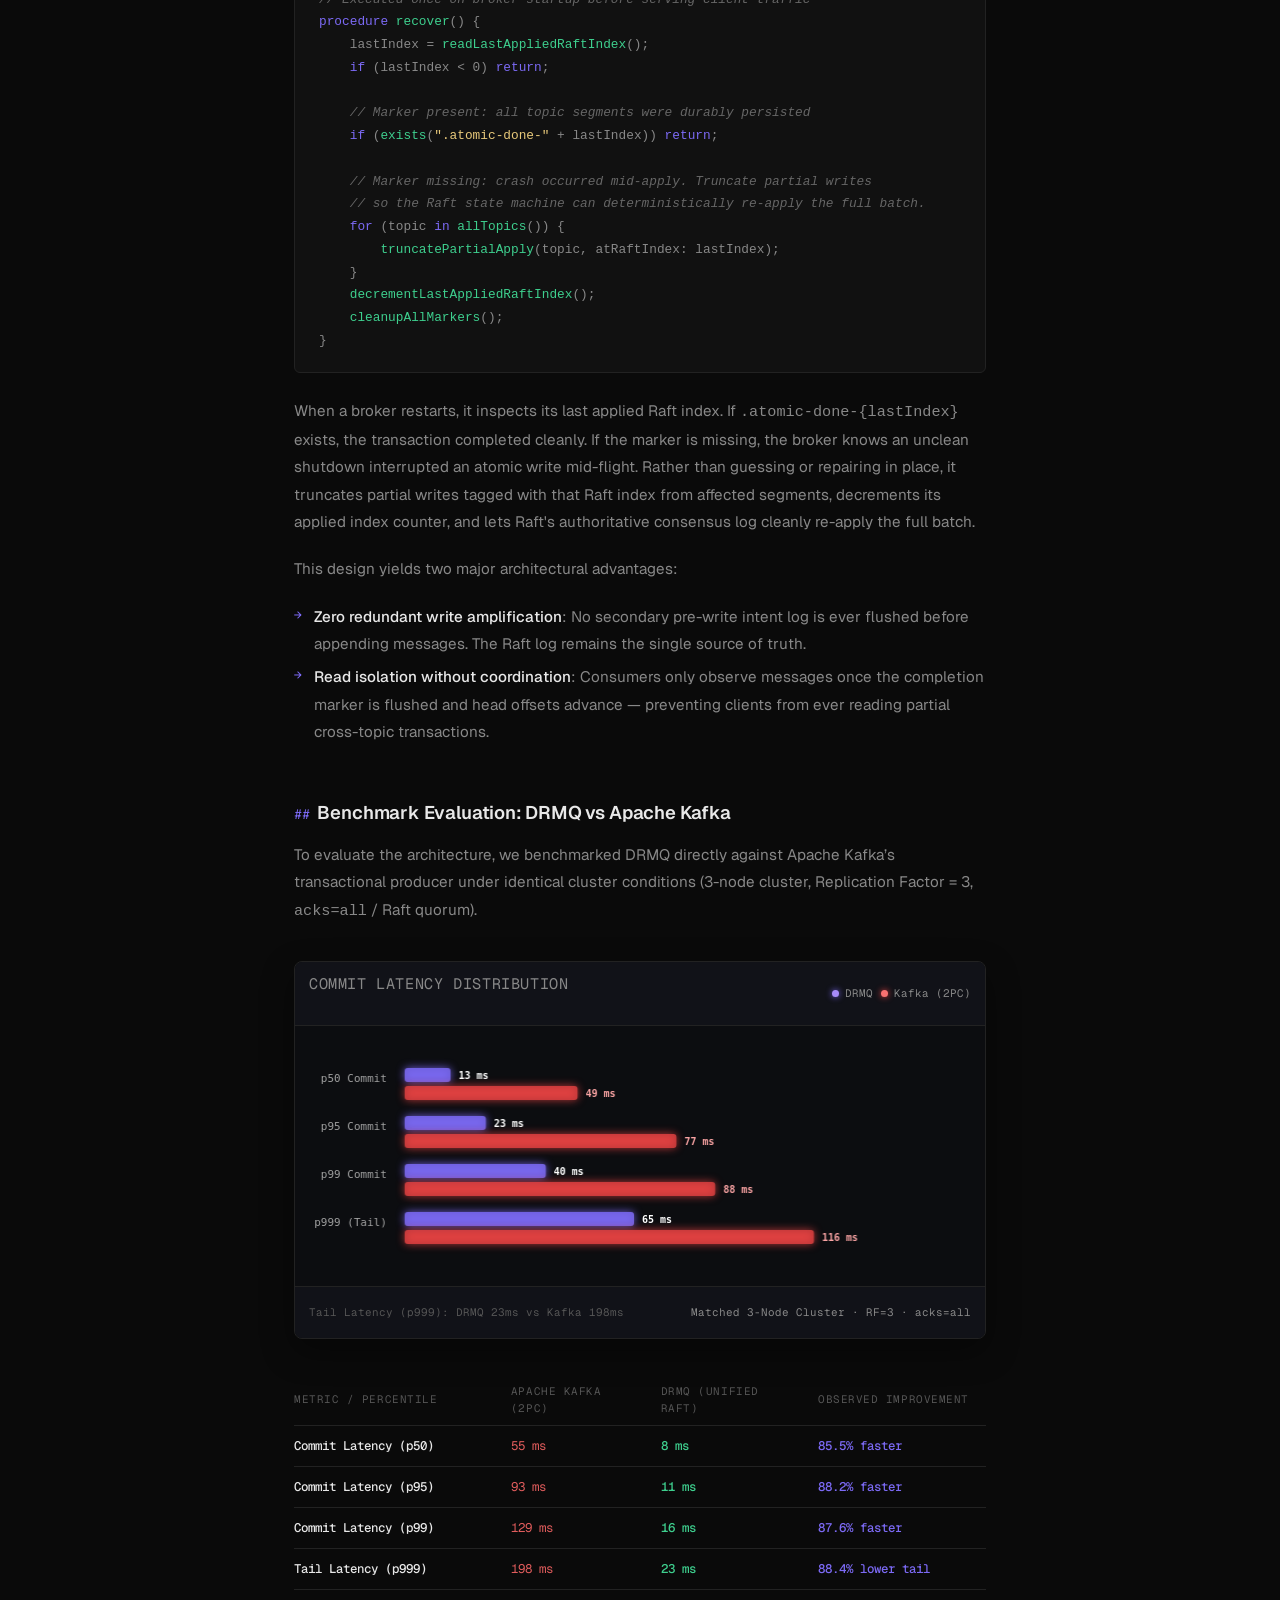
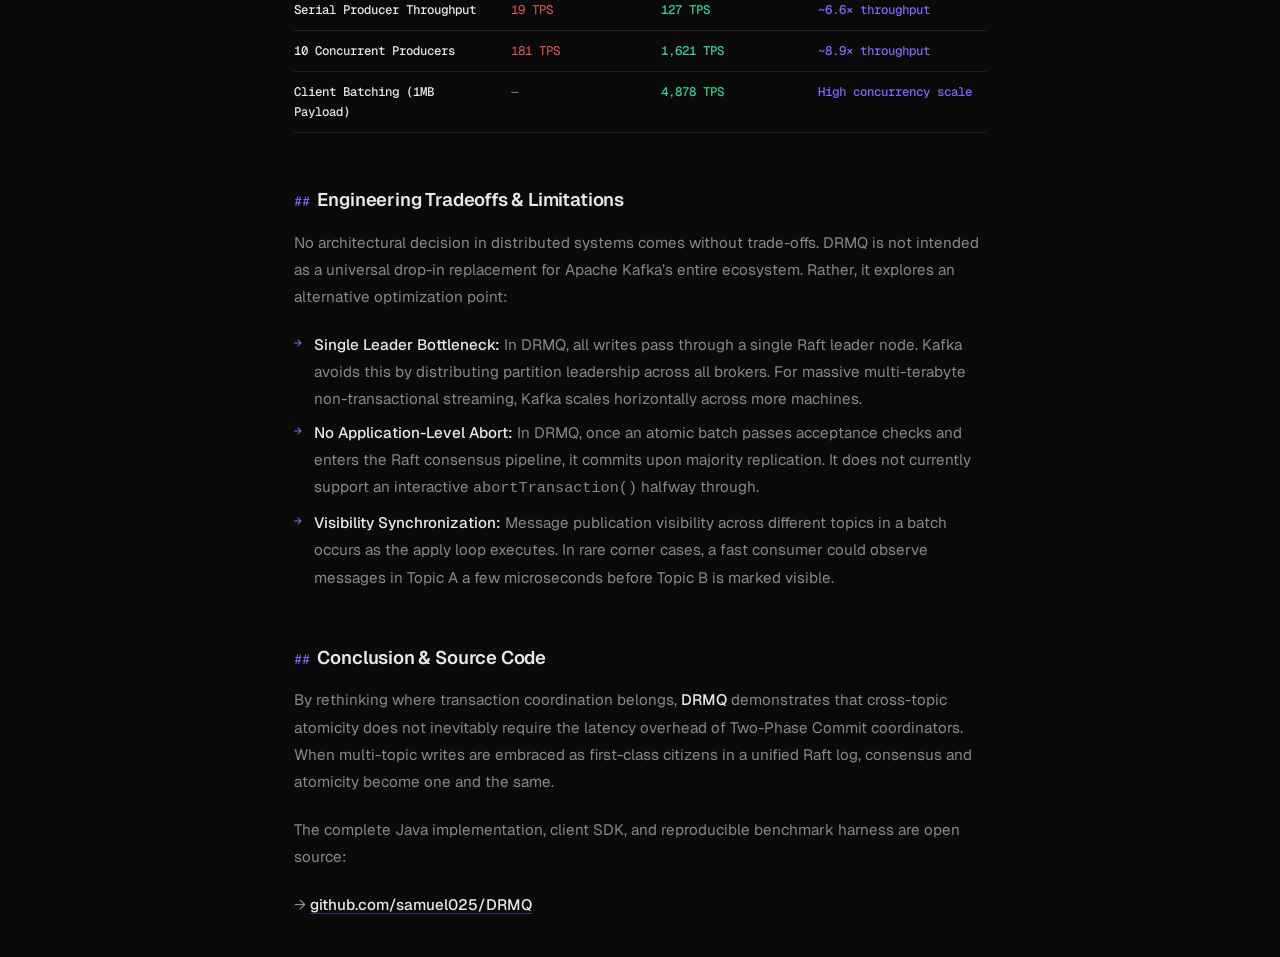
==== commit 9ef412ce: "Update latency numbers in DRMQ paper write-up" ====
--- a/writing/atomic-cross-topic-writes-without-2pc.html
+++ b/writing/atomic-cross-topic-writes-without-2pc.html
@@ -405,13 +405,13 @@
               </div>
               <h1 class="post-title">Atomic Cross-Topic Transactions<br/>Without Two-Phase Commit</h1>
               <p class="post-subtitle">
-                How we designed DRMQ — a distributed message queue that eliminates 2PC coordinators using single-group Raft consensus and leader aggregation to cut commit latency by 73%.
+                How we designed DRMQ — a distributed message queue that eliminates 2PC coordinators using single-group Raft consensus and leader aggregation to cut commit latency by 85.5%.
               </p>
             </header>
           </div>
 
           <div class="callout">
-            <p><strong>—</strong> Writing atomically across multiple message topics in Kafka or Pulsar requires Two-Phase Commit (2PC), coordinator state logs, and 4+ network round-trips. In <strong>DRMQ</strong>, we store multi-topic writes directly inside a unified Raft consensus stream as a single <code>ATOMIC_BATCH</code>. One quorum round commits the entire transaction across all topics — cutting p50 latency from 49ms → 13ms while scaling to 3,200+ TPS.</p>
+            <p><strong>—</strong> Writing atomically across multiple message topics in Kafka or Pulsar requires Two-Phase Commit (2PC), coordinator state logs, and 4+ network round-trips. In <strong>DRMQ</strong>, we store multi-topic writes directly inside a unified Raft consensus stream as a single <code>ATOMIC_BATCH</code>. One quorum round commits the entire transaction across all topics — cutting p50 latency from 55ms → 8ms while scaling to 4,878 TPS.</p>
           </div>
 
           <h2>The Problem: All-or-Nothing Writes in Message Queues</h2>
@@ -604,7 +604,7 @@
             </div>
             <canvas id="canvas-benchmark" class="anim-canvas" width="692" height="260"></canvas>
             <div class="anim-caption">
-              <span>Tail Latency (p999): DRMQ 65ms vs Kafka 116ms</span>
+              <span>Tail Latency (p999): DRMQ 23ms vs Kafka 198ms</span>
               <span>Matched 3-Node Cluster · RF=3 · acks=all</span>
             </div>
           </div>
@@ -621,44 +621,44 @@
             <tbody>
               <tr>
                 <td><strong>Commit Latency (p50)</strong></td>
-                <td class="bad">49 ms</td>
-                <td class="good">13 ms</td>
-                <td class="accent">73.5% faster</td>
+                <td class="bad">55 ms</td>
+                <td class="good">8 ms</td>
+                <td class="accent">85.5% faster</td>
               </tr>
               <tr>
                 <td><strong>Commit Latency (p95)</strong></td>
-                <td class="bad">77 ms</td>
-                <td class="good">23 ms</td>
-                <td class="accent">70.1% faster</td>
+                <td class="bad">93 ms</td>
+                <td class="good">11 ms</td>
+                <td class="accent">88.2% faster</td>
               </tr>
               <tr>
                 <td><strong>Commit Latency (p99)</strong></td>
-                <td class="bad">88 ms</td>
-                <td class="good">40 ms</td>
-                <td class="accent">54.5% faster</td>
+                <td class="bad">129 ms</td>
+                <td class="good">16 ms</td>
+                <td class="accent">87.6% faster</td>
               </tr>
               <tr>
                 <td><strong>Tail Latency (p999)</strong></td>
-                <td class="bad">116 ms</td>
-                <td class="good">65 ms</td>
-                <td class="accent">44.0% lower tail</td>
+                <td class="bad">198 ms</td>
+                <td class="good">23 ms</td>
+                <td class="accent">88.4% lower tail</td>
               </tr>
               <tr>
                 <td><strong>Serial Producer Throughput</strong></td>
-                <td class="bad">19 – 22 TPS</td>
-                <td class="good">68 – 80 TPS</td>
-                <td class="accent">~3.5× throughput</td>
+                <td class="bad">19 TPS</td>
+                <td class="good">127 TPS</td>
+                <td class="accent">~6.6× throughput</td>
               </tr>
               <tr>
-                <td><strong>20 Concurrent Producers</strong></td>
-                <td class="bad">253 TPS</td>
-                <td class="good">1,339 TPS</td>
-                <td class="accent">5.3× throughput</td>
+                <td><strong>10 Concurrent Producers</strong></td>
+                <td class="bad">181 TPS</td>
+                <td class="good">1,621 TPS</td>
+                <td class="accent">~8.9× throughput</td>
               </tr>
               <tr>
                 <td><strong>Client Batching (1MB Payload)</strong></td>
                 <td>—</td>
-                <td class="good">3,247 TPS</td>
+                <td class="good">4,878 TPS</td>
                 <td class="accent">High concurrency scale</td>
               </tr>
             </tbody>
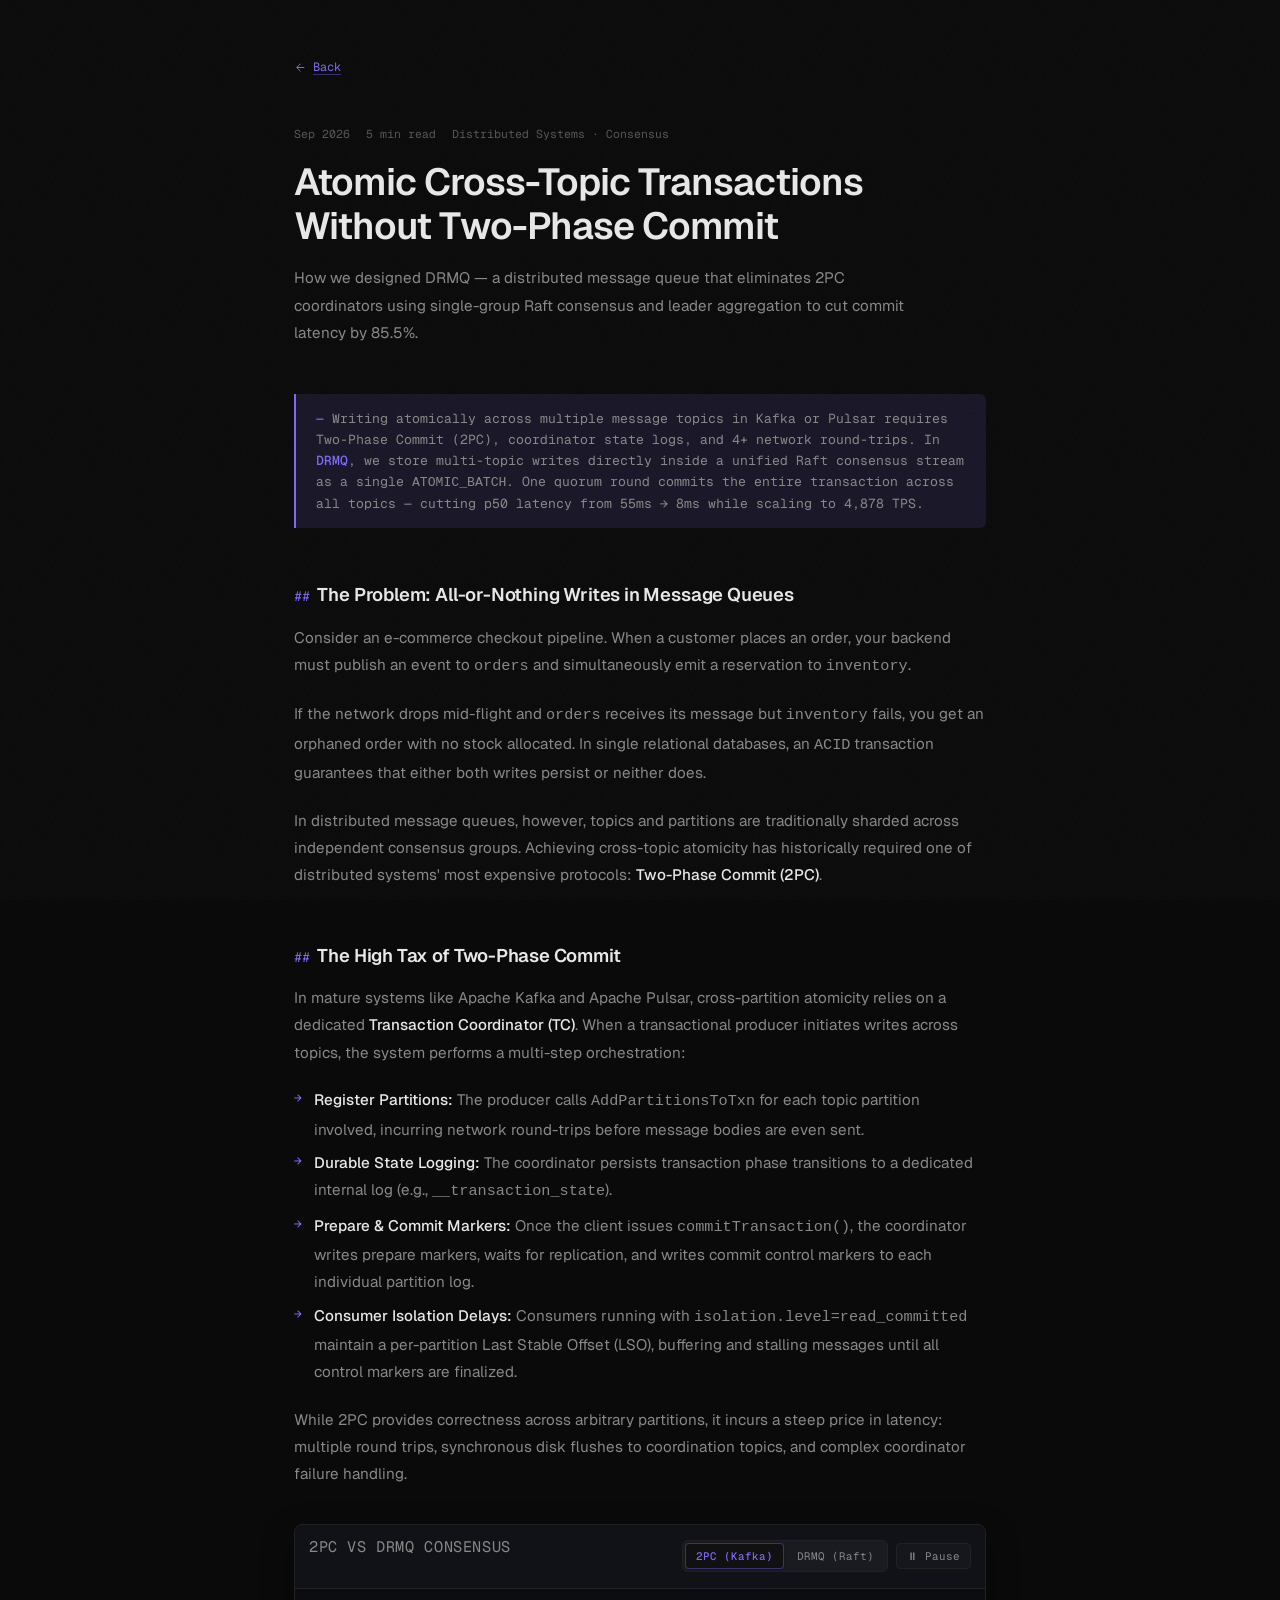
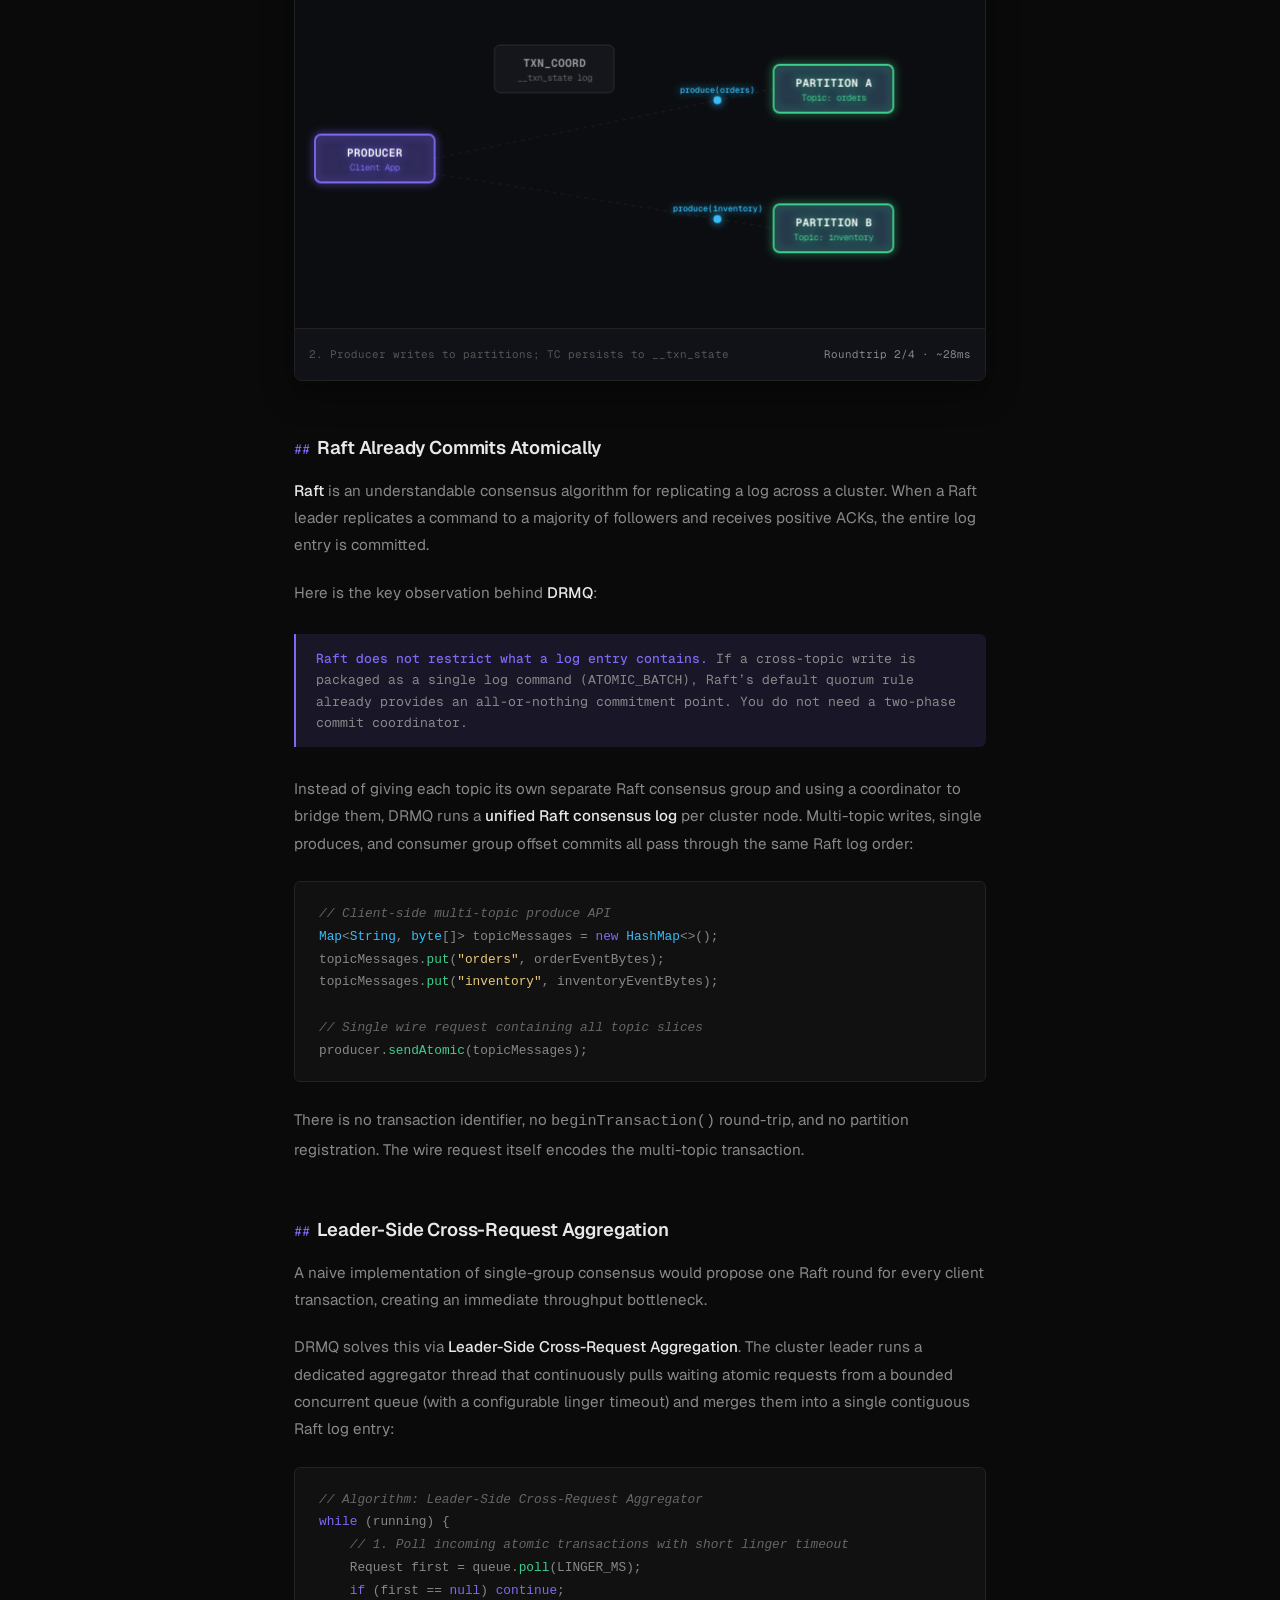
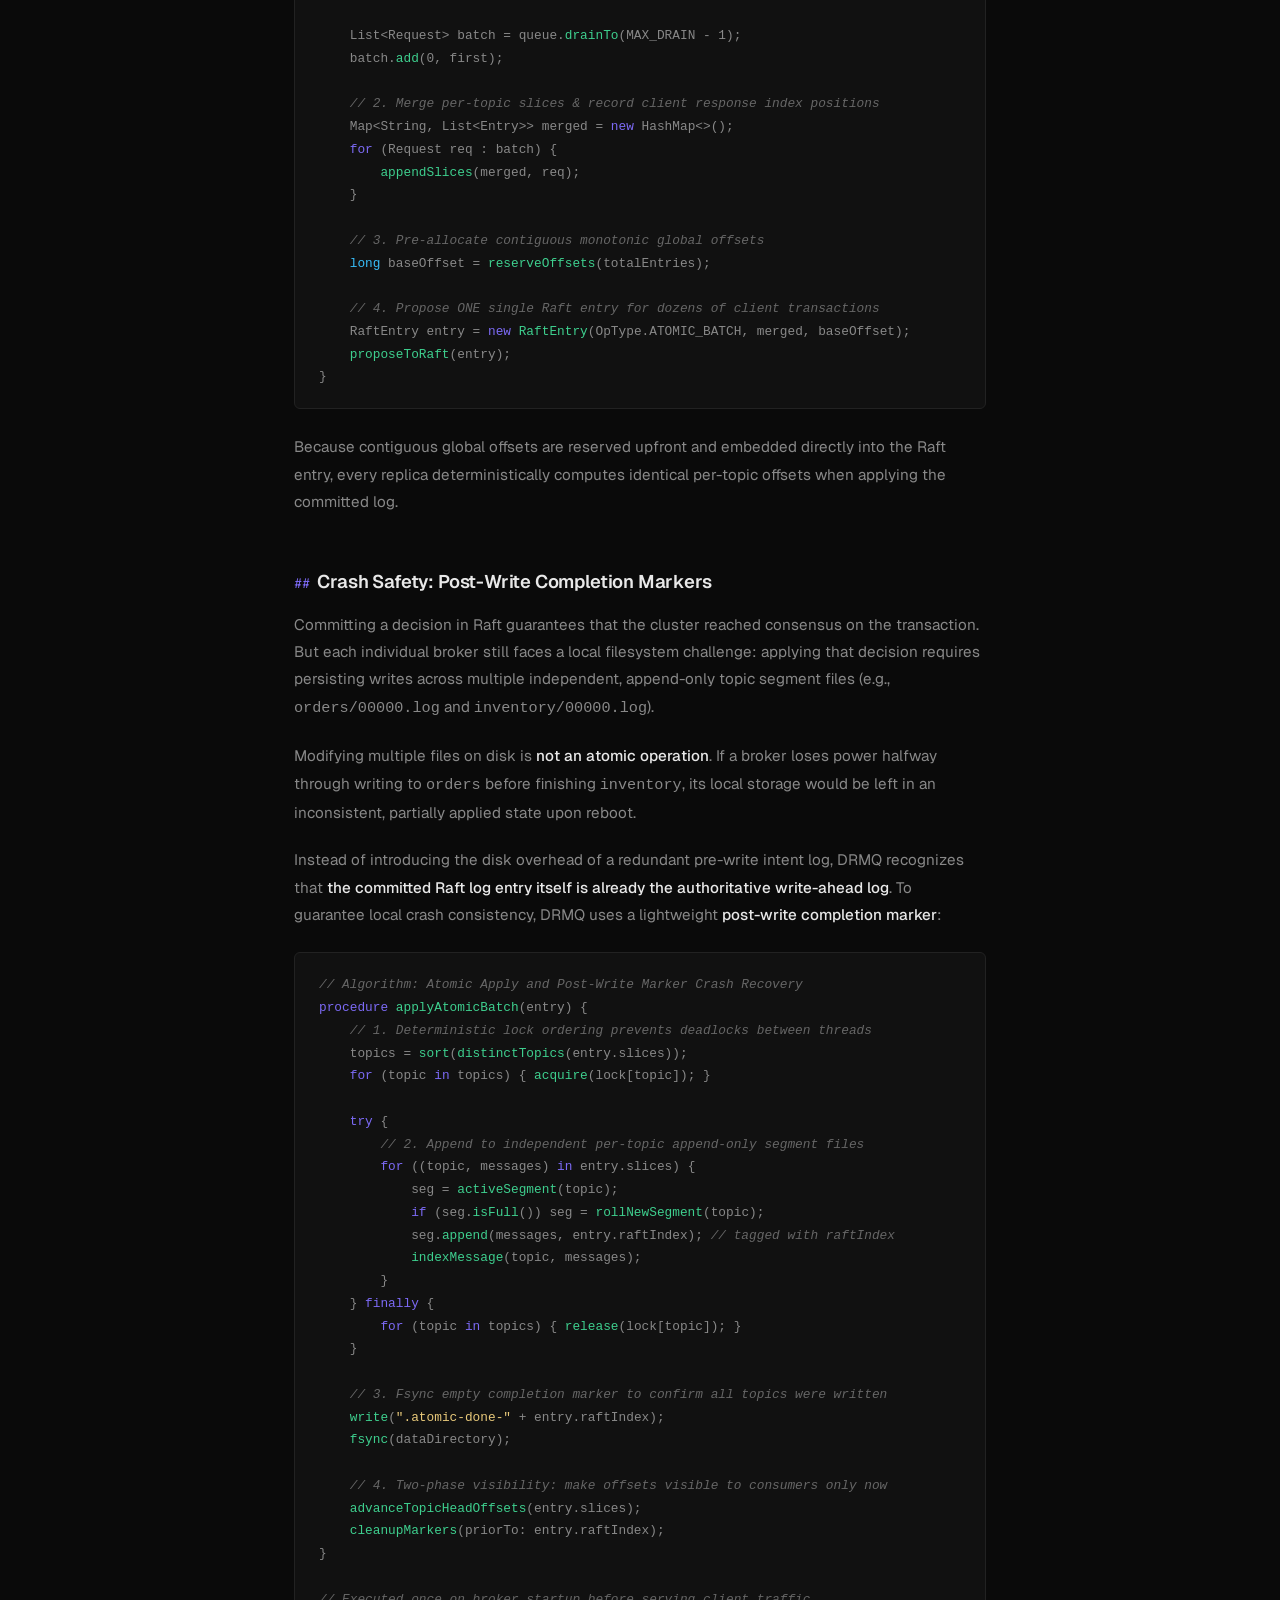
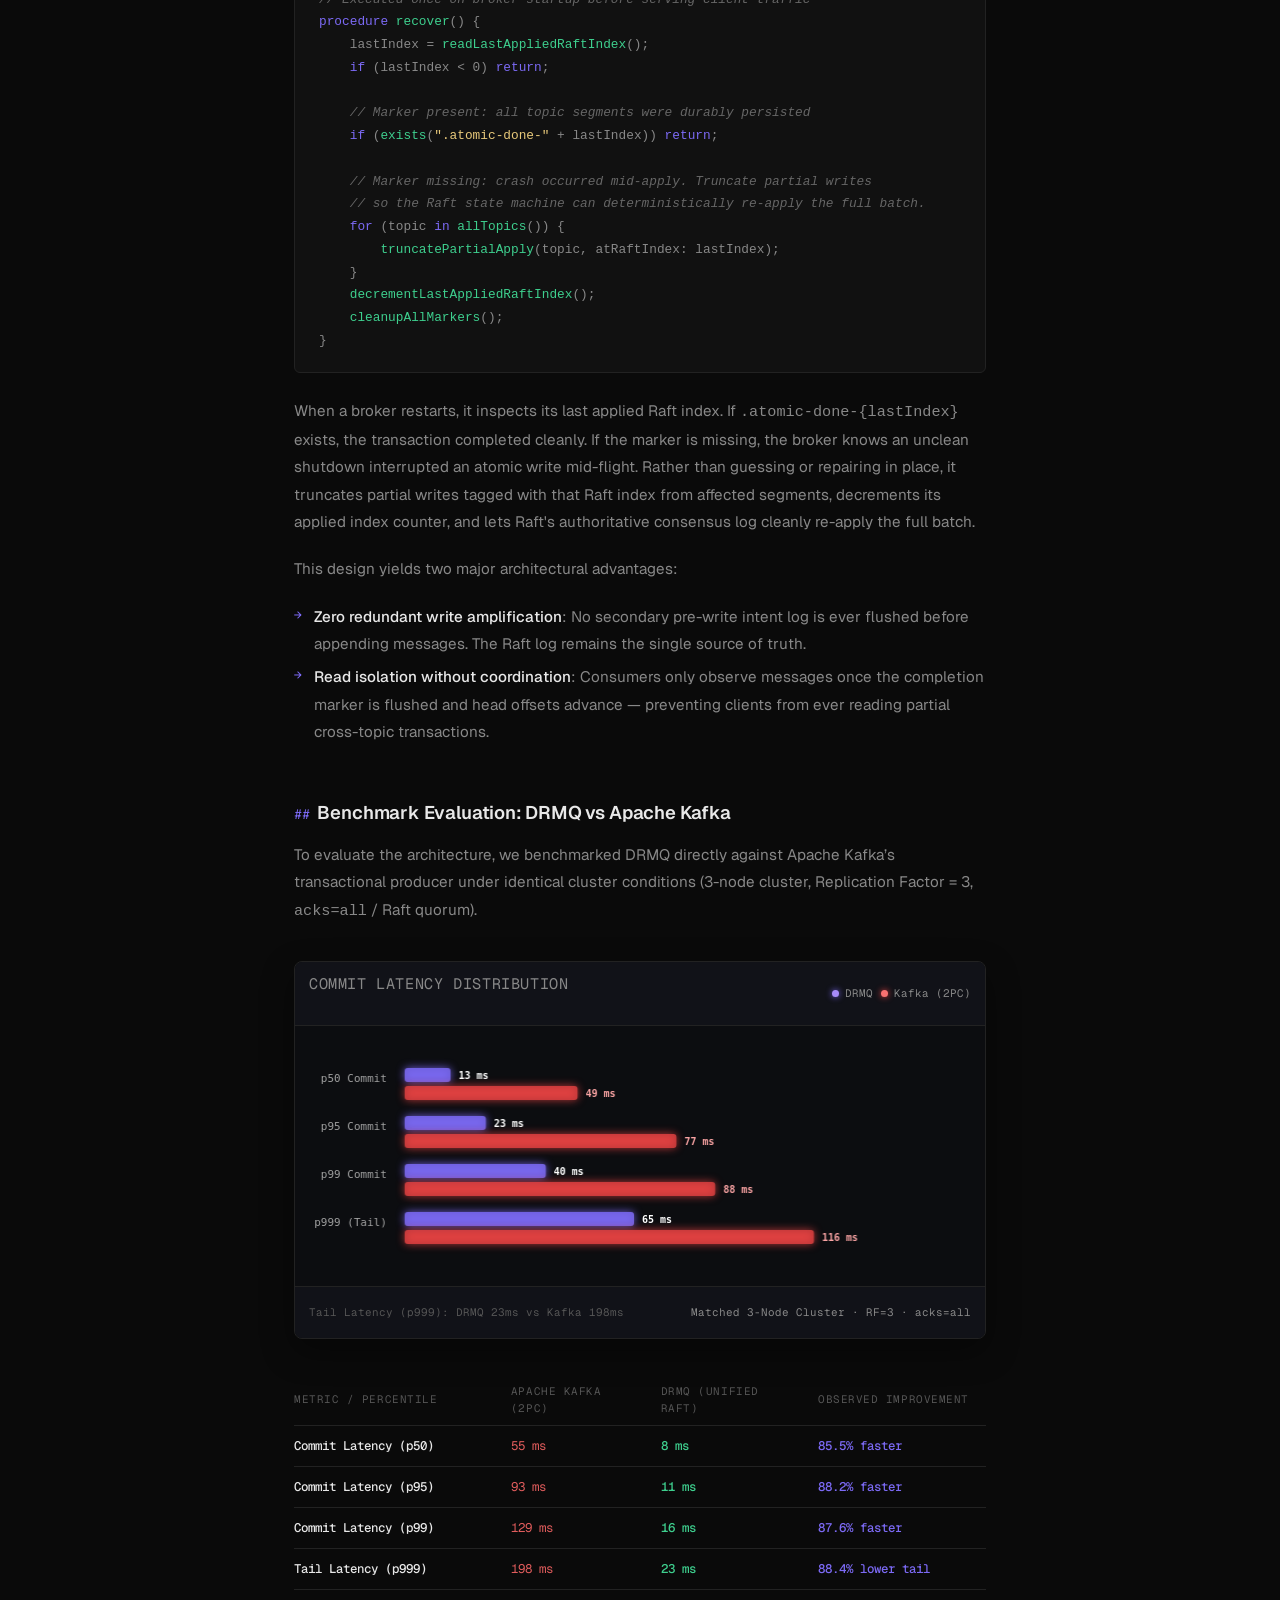
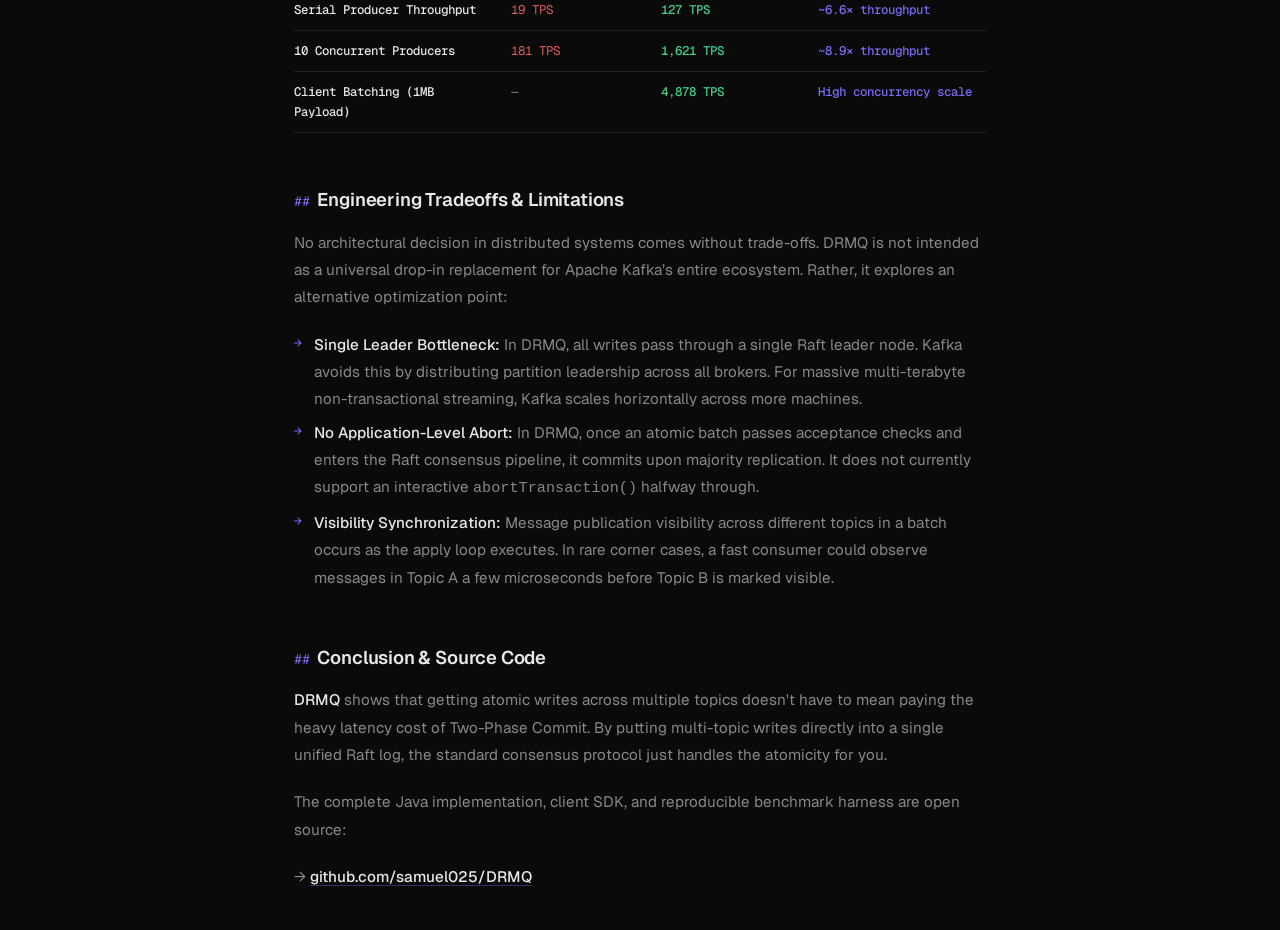
==== commit 523b8c09: "Rewrite conclusion to sound more natural" ====
--- a/writing/atomic-cross-topic-writes-without-2pc.html
+++ b/writing/atomic-cross-topic-writes-without-2pc.html
@@ -677,7 +677,7 @@
 
           <h2>Conclusion & Source Code</h2>
           <p>
-            By rethinking where transaction coordination belongs, <strong>DRMQ</strong> demonstrates that cross-topic atomicity does not inevitably require the latency overhead of Two-Phase Commit coordinators. When multi-topic writes are embraced as first-class citizens in a unified Raft log, consensus and atomicity become one and the same.
+            <strong>DRMQ</strong> shows that getting atomic writes across multiple topics doesn't have to mean paying the heavy latency cost of Two-Phase Commit. By putting multi-topic writes directly into a single unified Raft log, the standard consensus protocol just handles the atomicity for you.
           </p>
           <p>
             The complete Java implementation, client SDK, and reproducible benchmark harness are open source:
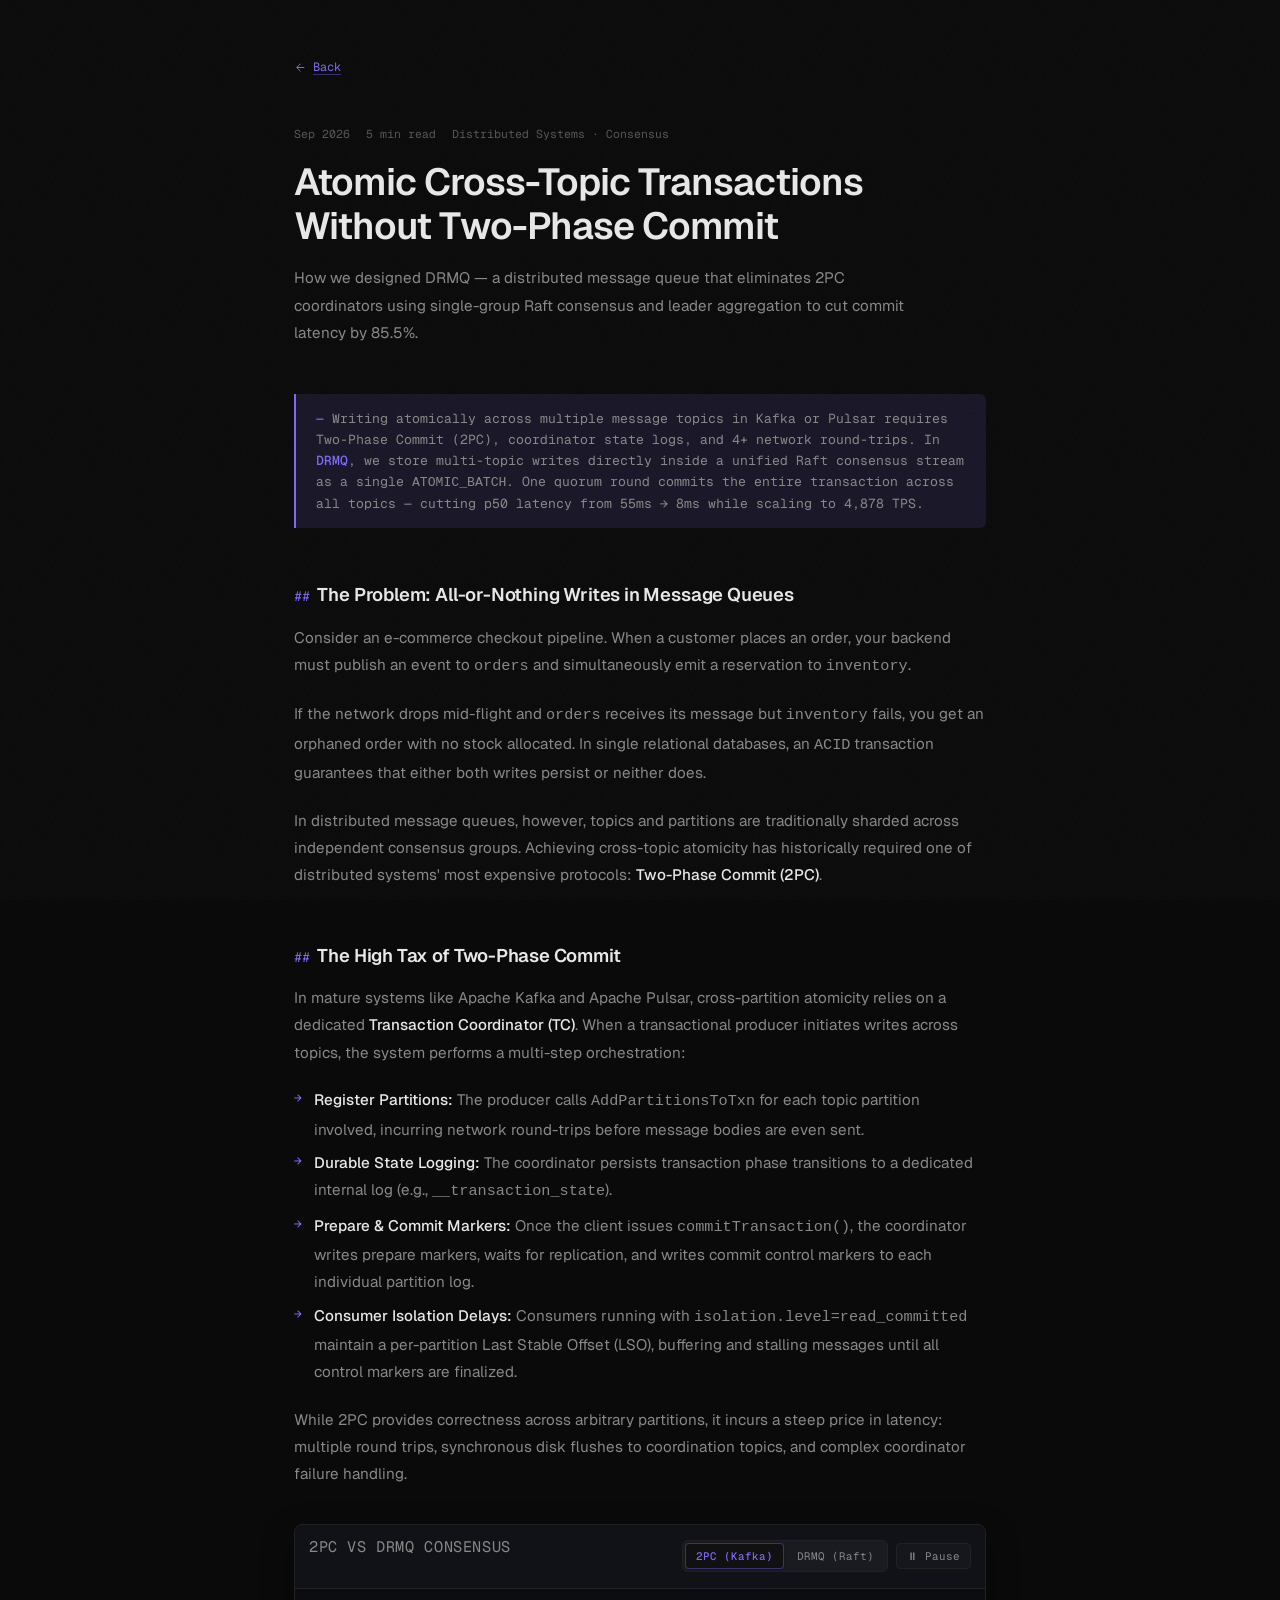
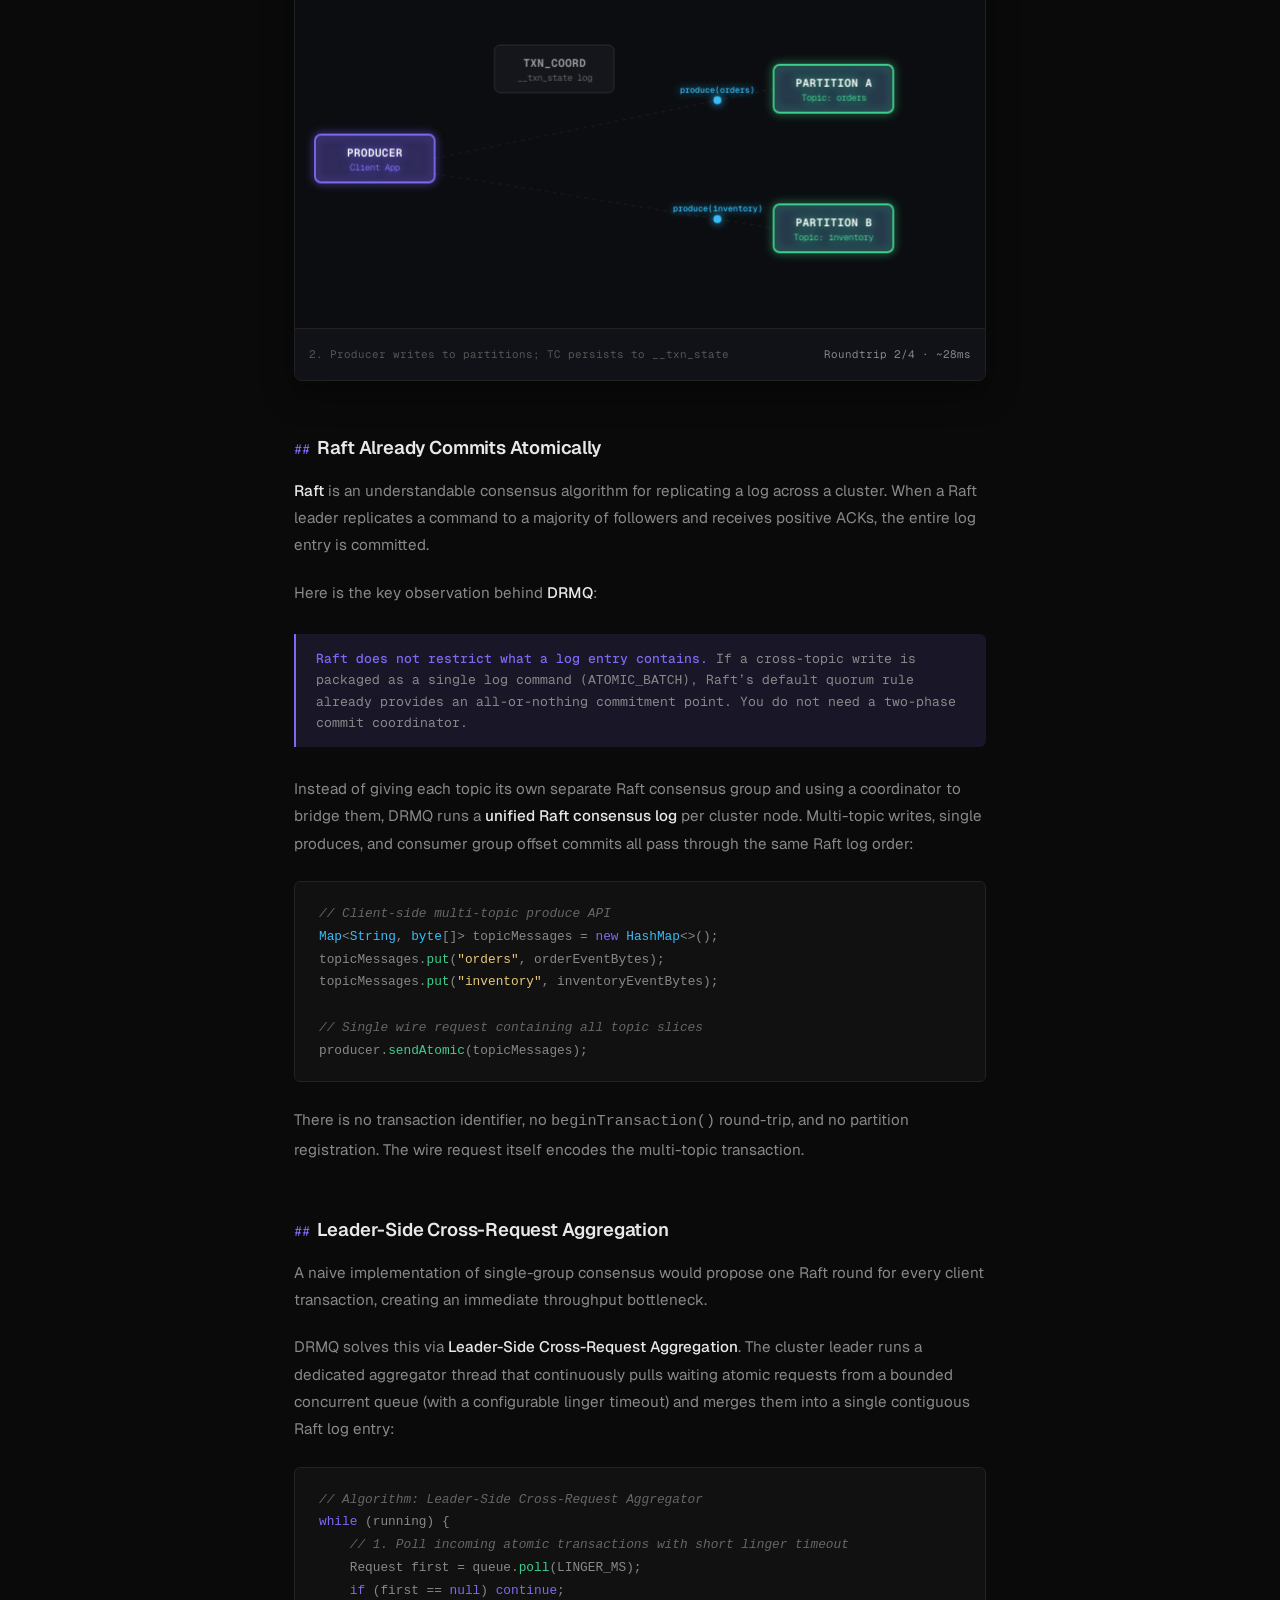
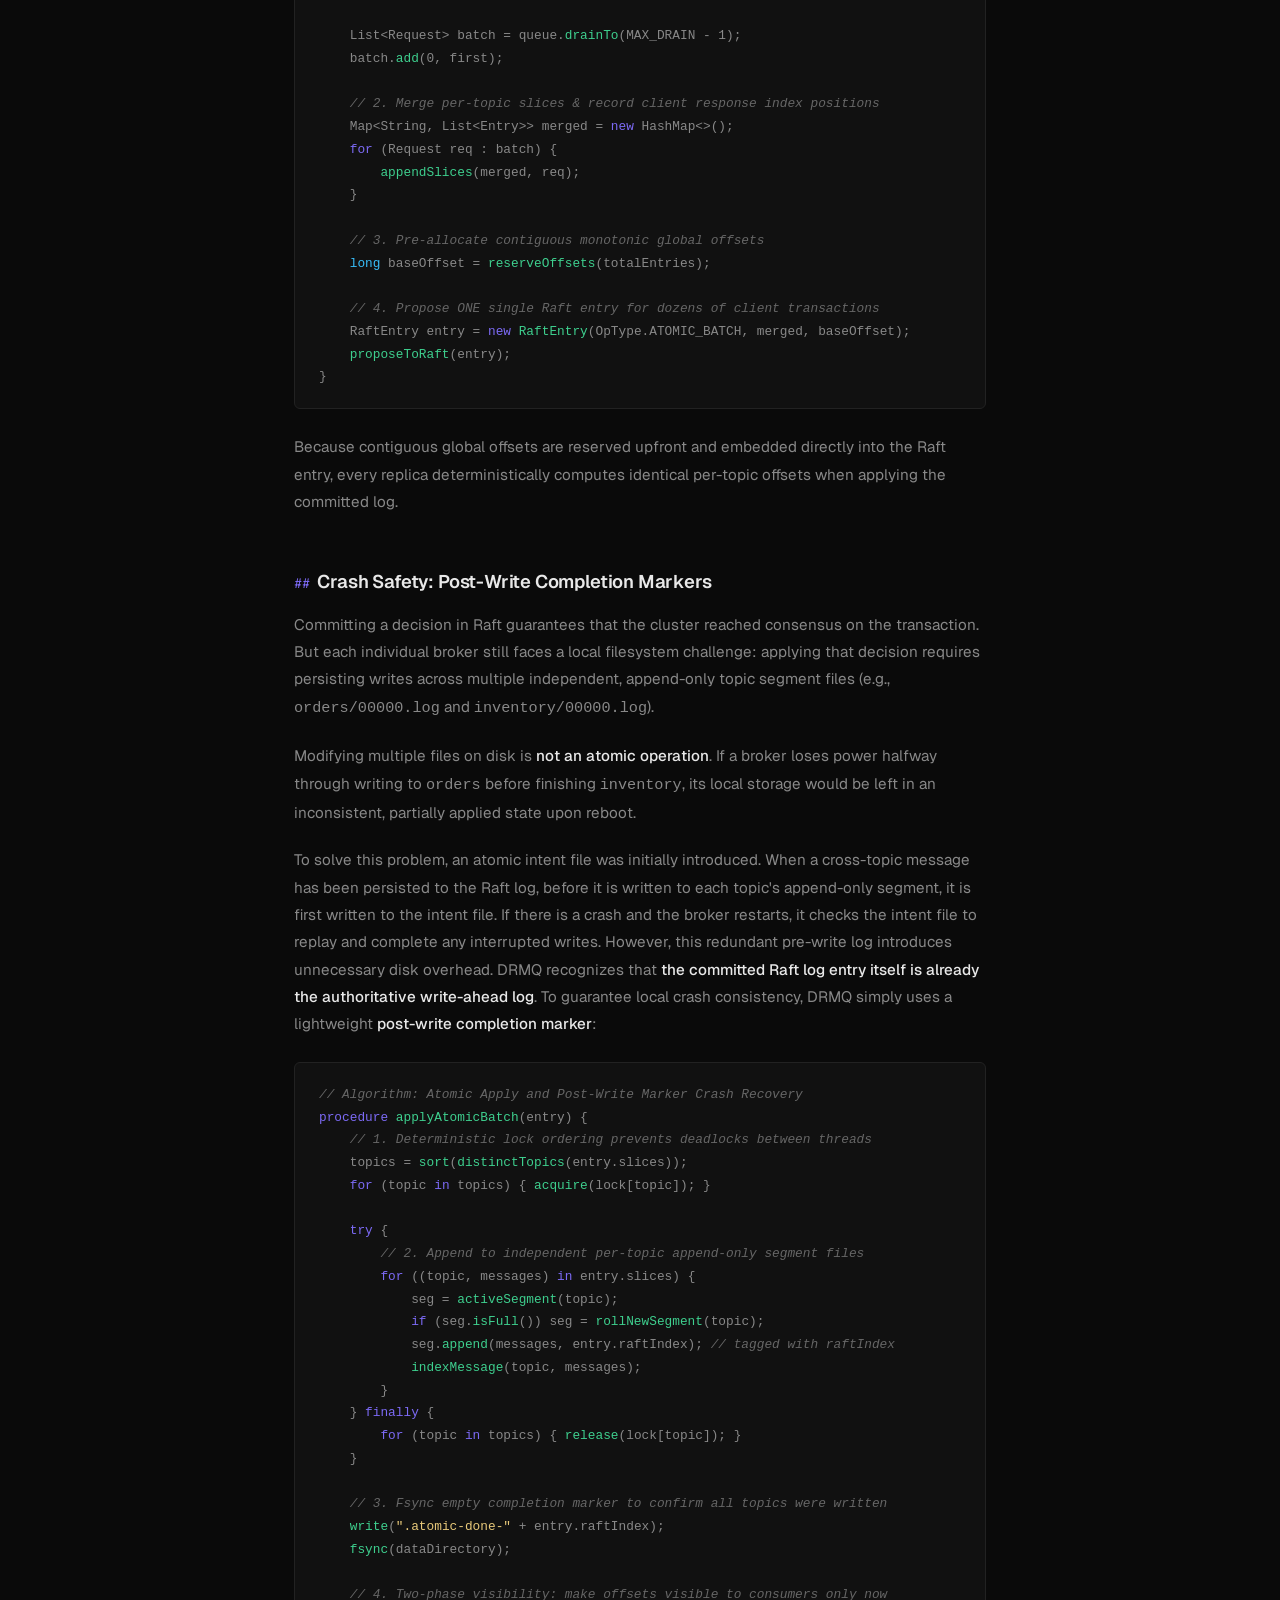
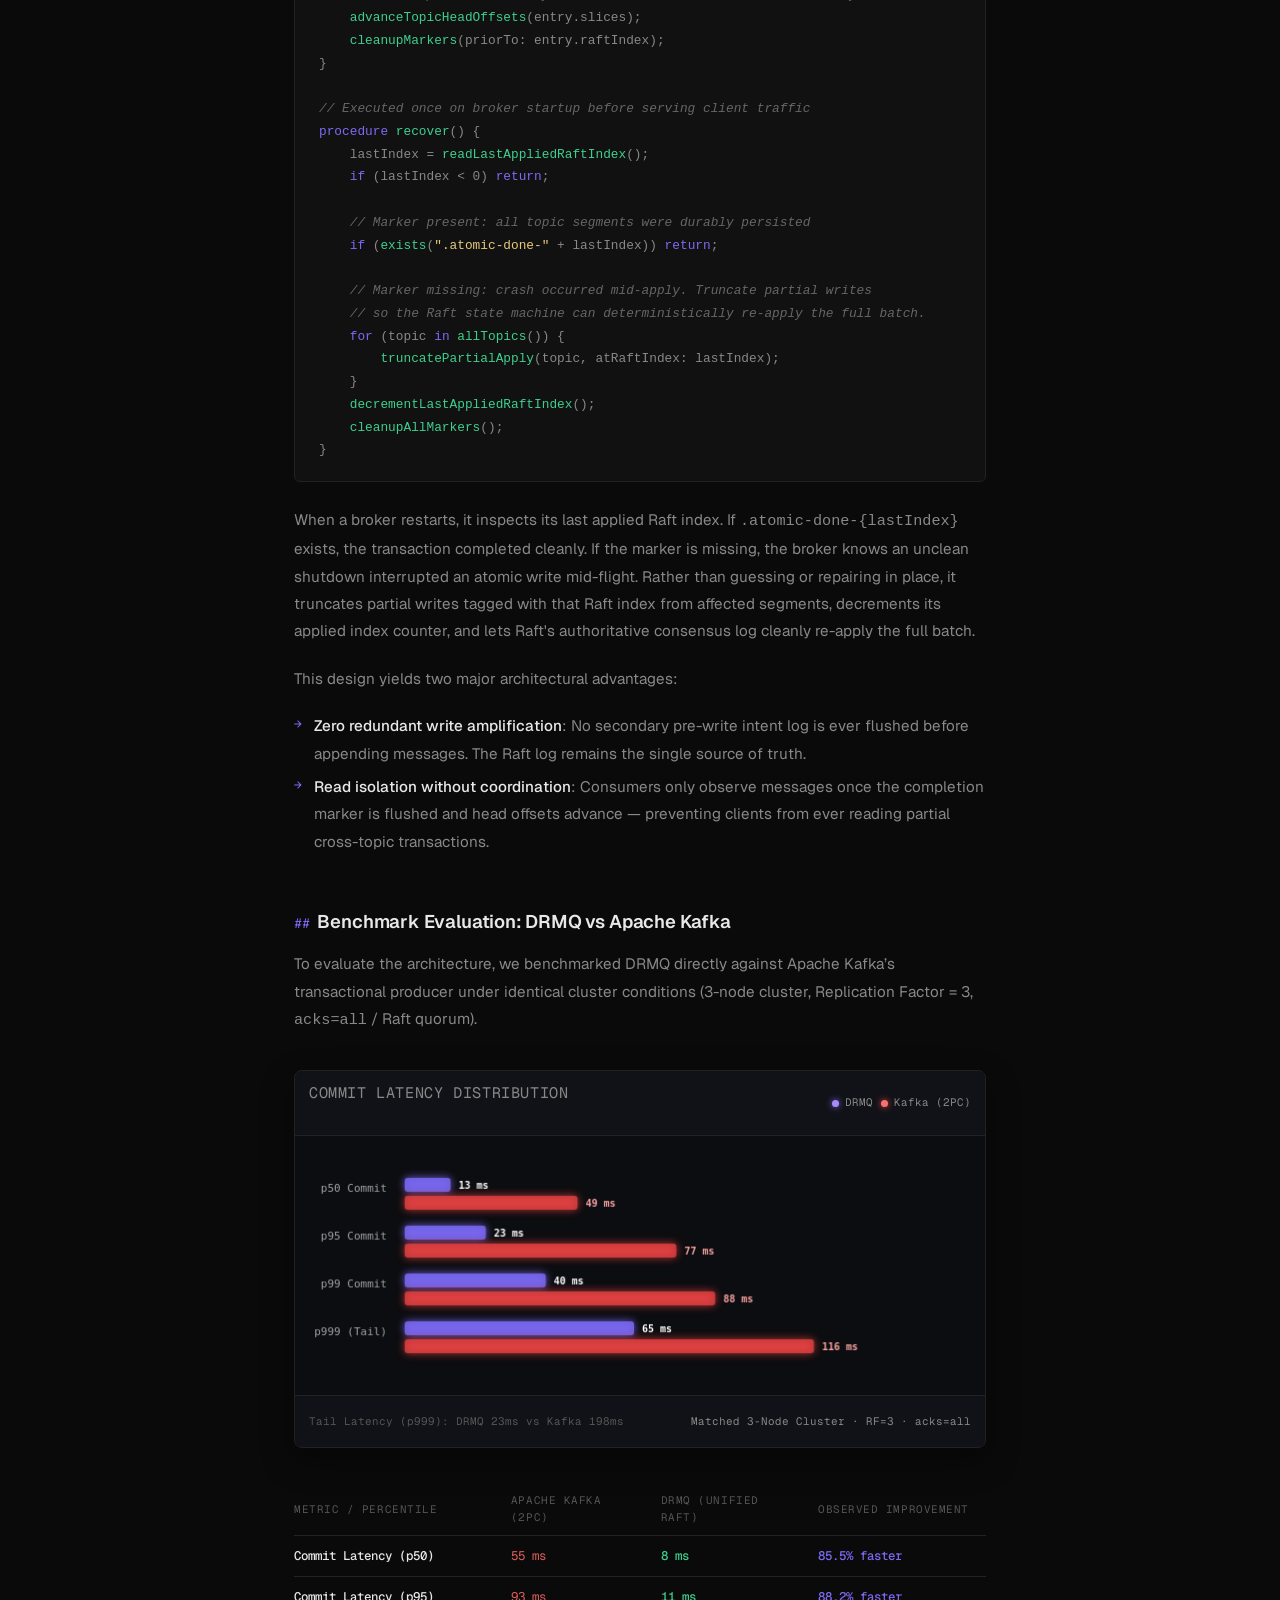
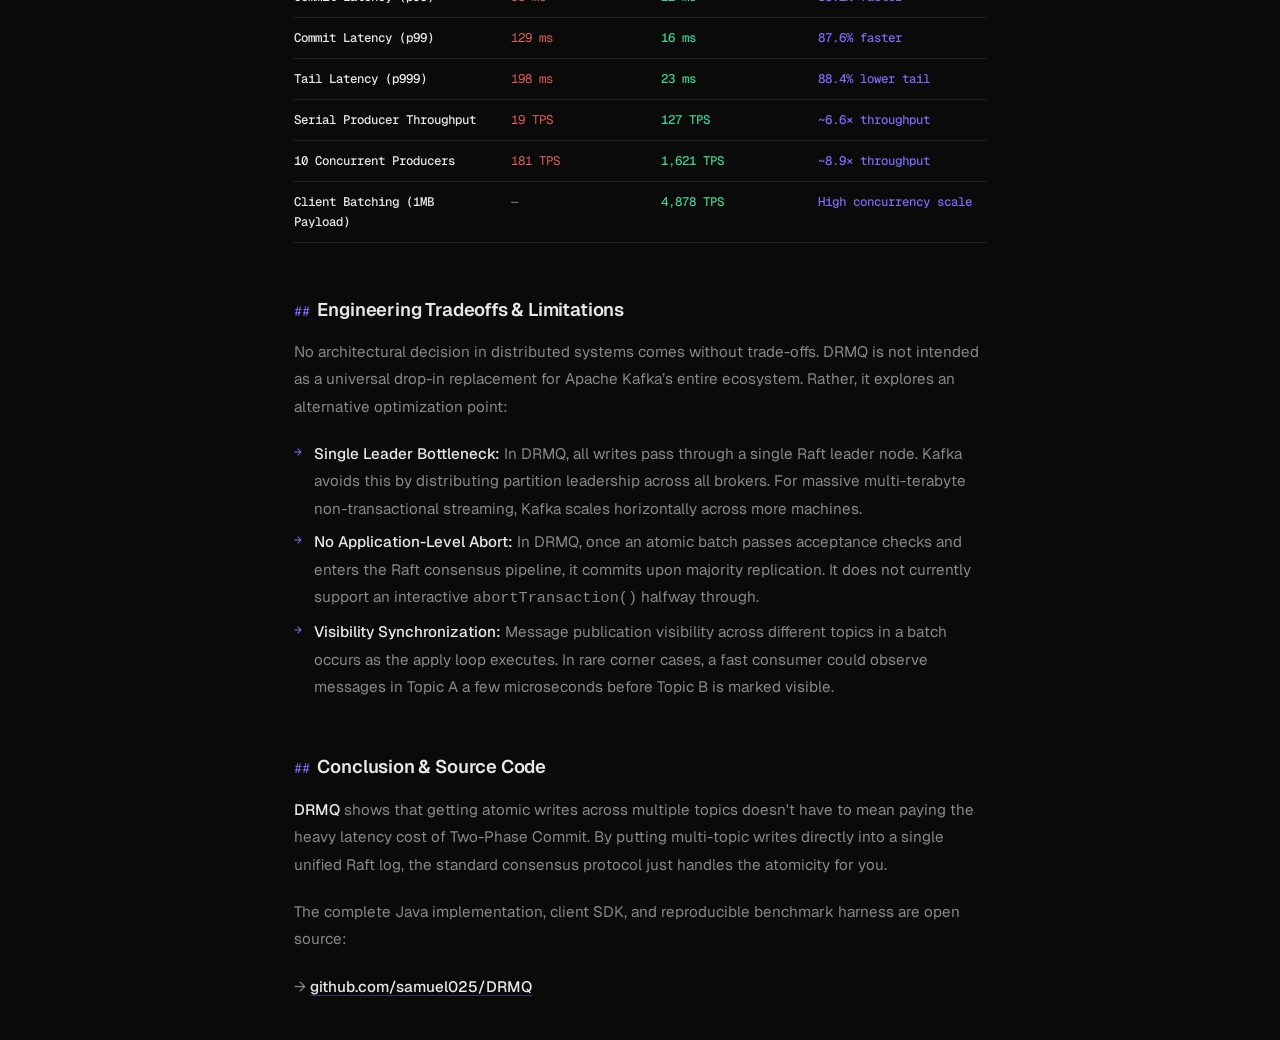
==== commit 55b436db: "Expand explanation on the atomic intent file alternative" ====
--- a/writing/atomic-cross-topic-writes-without-2pc.html
+++ b/writing/atomic-cross-topic-writes-without-2pc.html
@@ -530,7 +530,7 @@
             Modifying multiple files on disk is <strong>not an atomic operation</strong>. If a broker loses power halfway through writing to <code>orders</code> before finishing <code>inventory</code>, its local storage would be left in an inconsistent, partially applied state upon reboot.
           </p>
           <p>
-            Instead of introducing the disk overhead of a redundant pre-write intent log, DRMQ recognizes that <strong>the committed Raft log entry itself is already the authoritative write-ahead log</strong>. To guarantee local crash consistency, DRMQ uses a lightweight <strong>post-write completion marker</strong>:
+            To solve this problem, an atomic intent file was initially introduced. When a cross-topic message has been persisted to the Raft log, before it is written to each topic's append-only segment, it is first written to the intent file. If there is a crash and the broker restarts, it checks the intent file to replay and complete any interrupted writes. However, this redundant pre-write log introduces unnecessary disk overhead. DRMQ recognizes that <strong>the committed Raft log entry itself is already the authoritative write-ahead log</strong>. To guarantee local crash consistency, DRMQ simply uses a lightweight <strong>post-write completion marker</strong>:
           </p>
 
           <pre><code><span class="cm">// Algorithm: Atomic Apply and Post-Write Marker Crash Recovery</span>
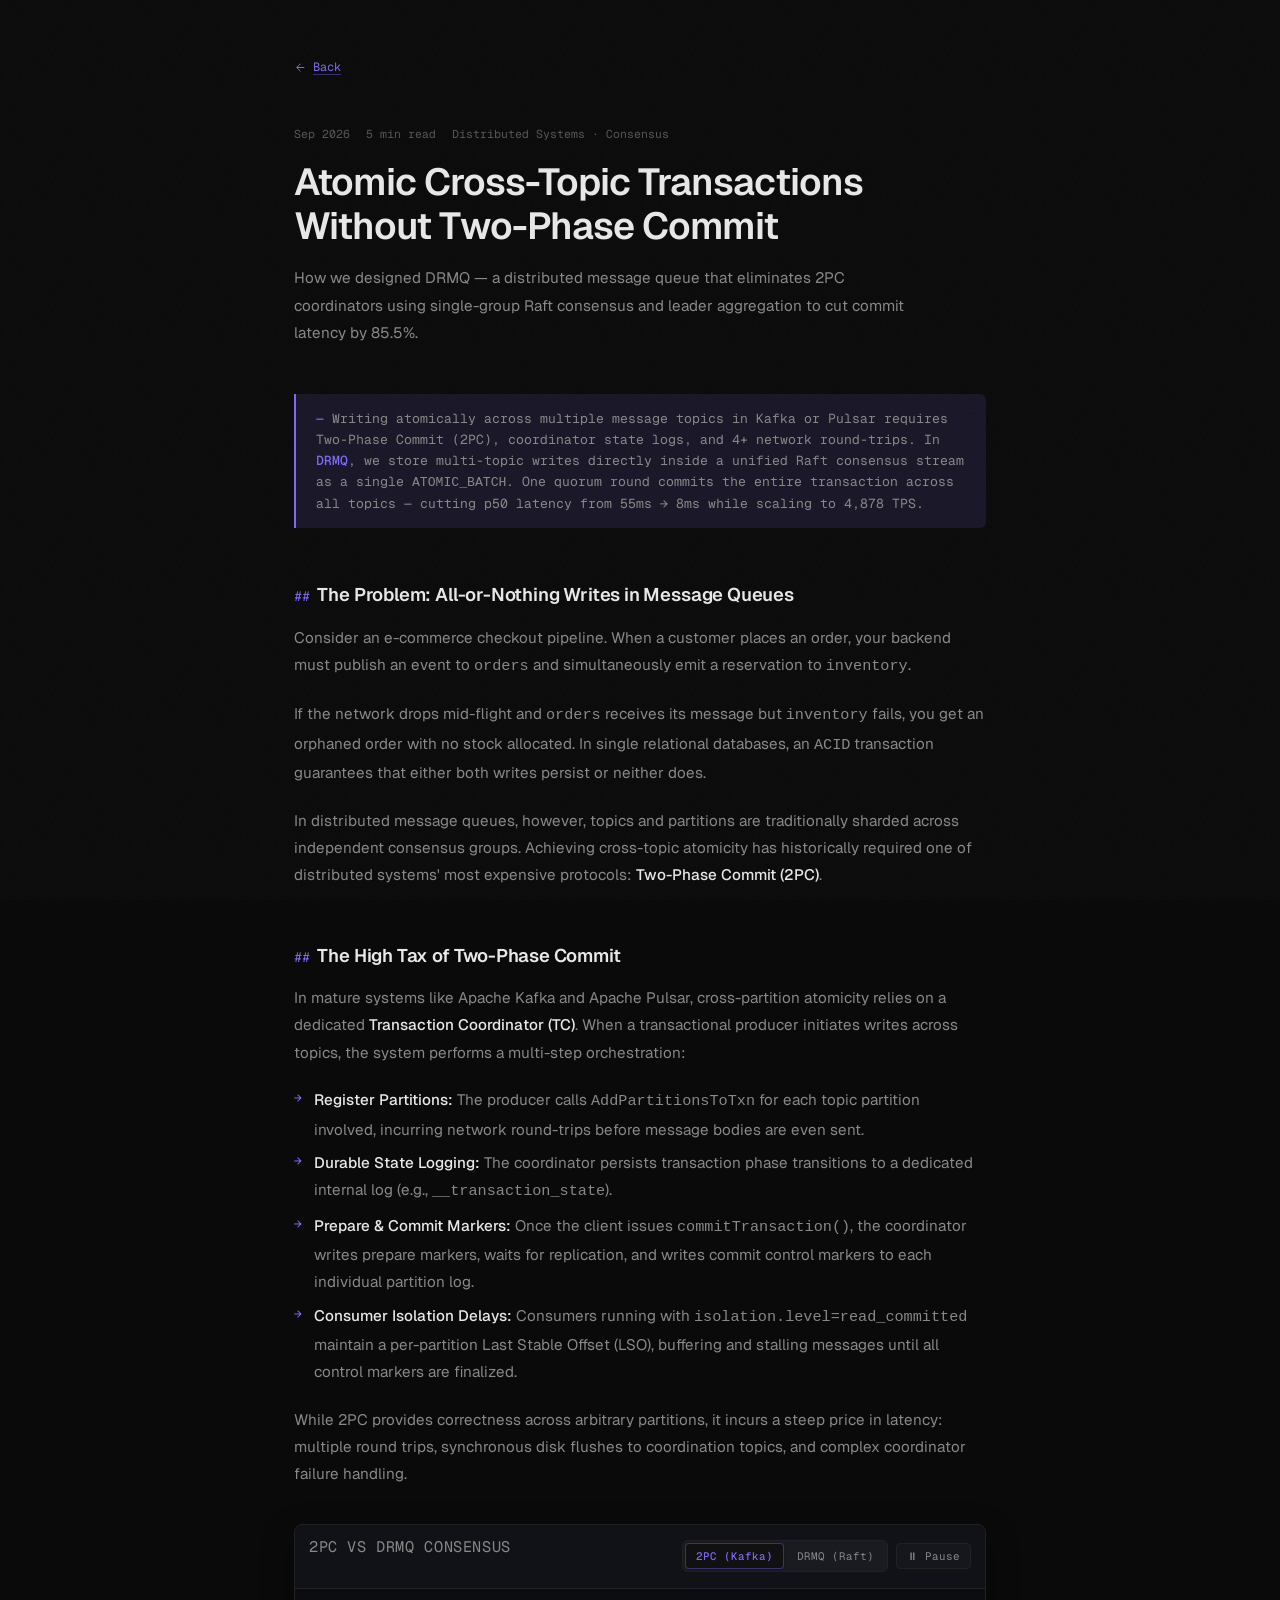
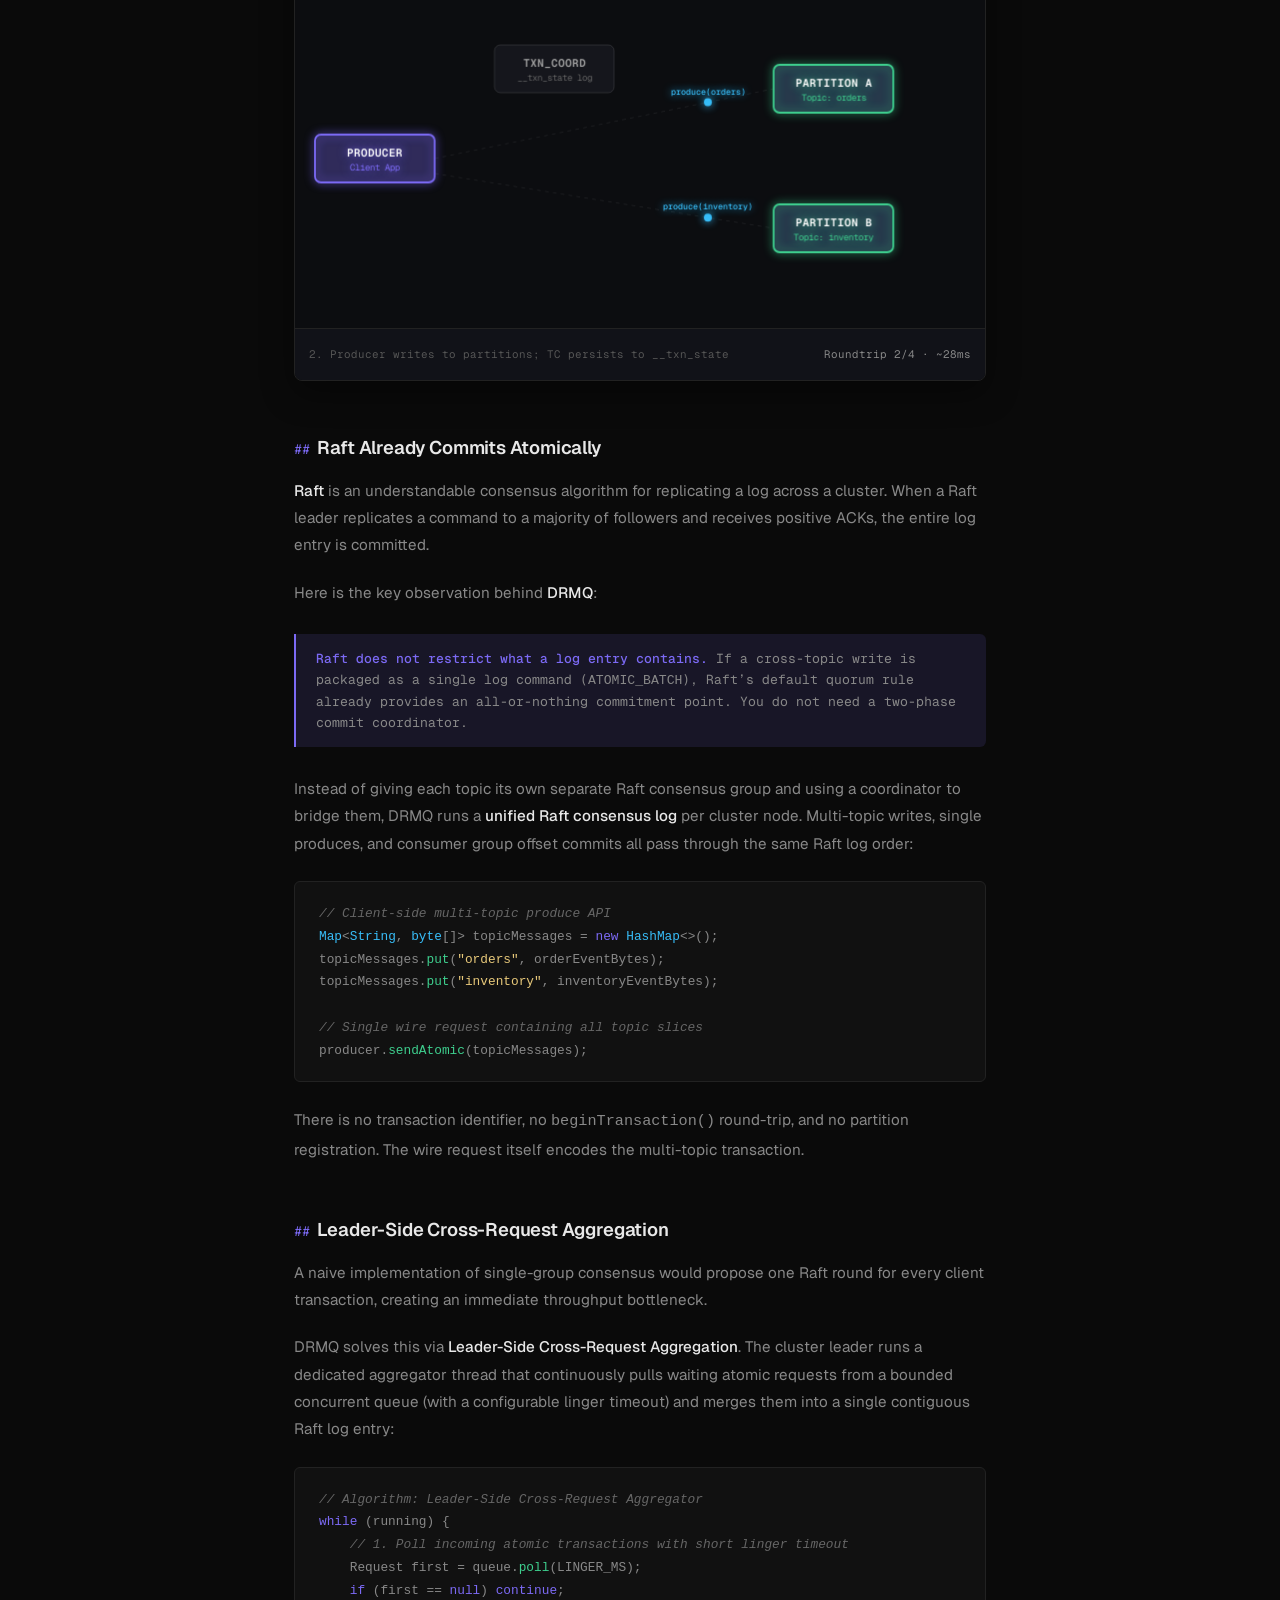
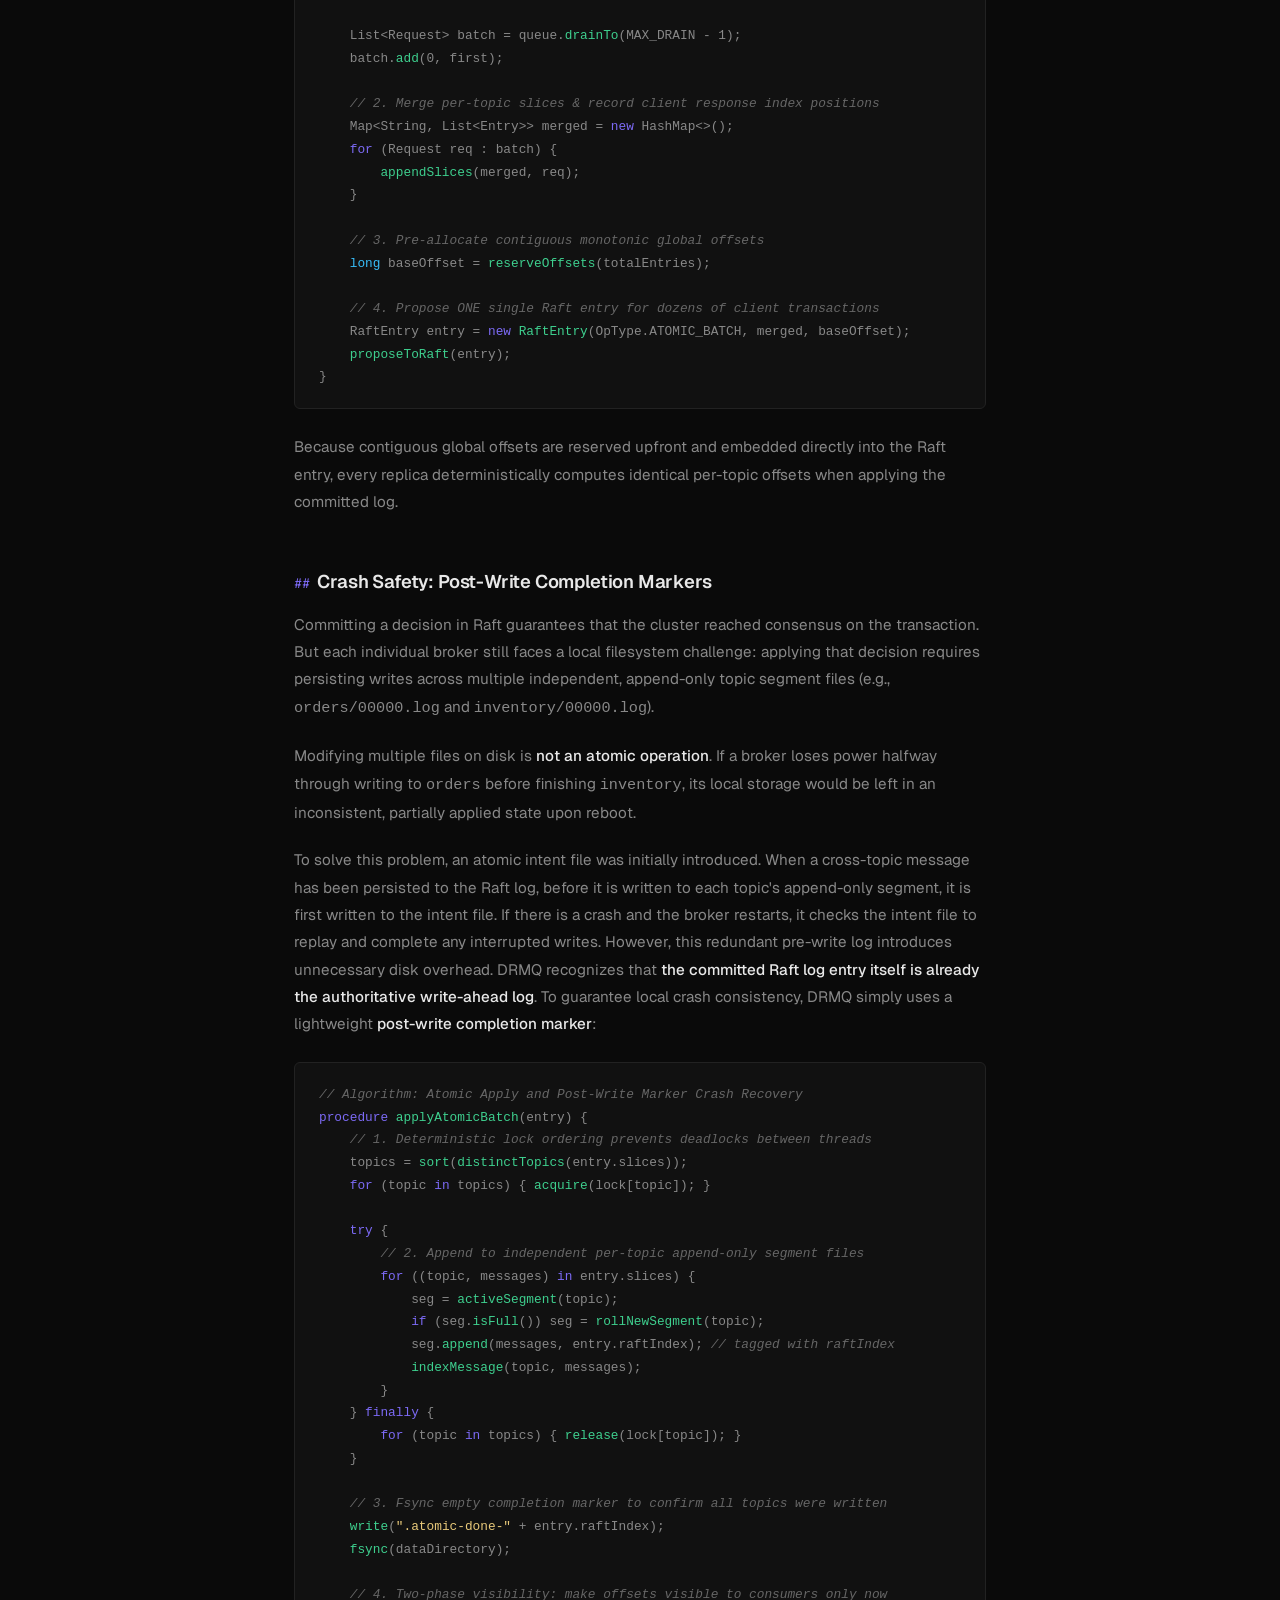
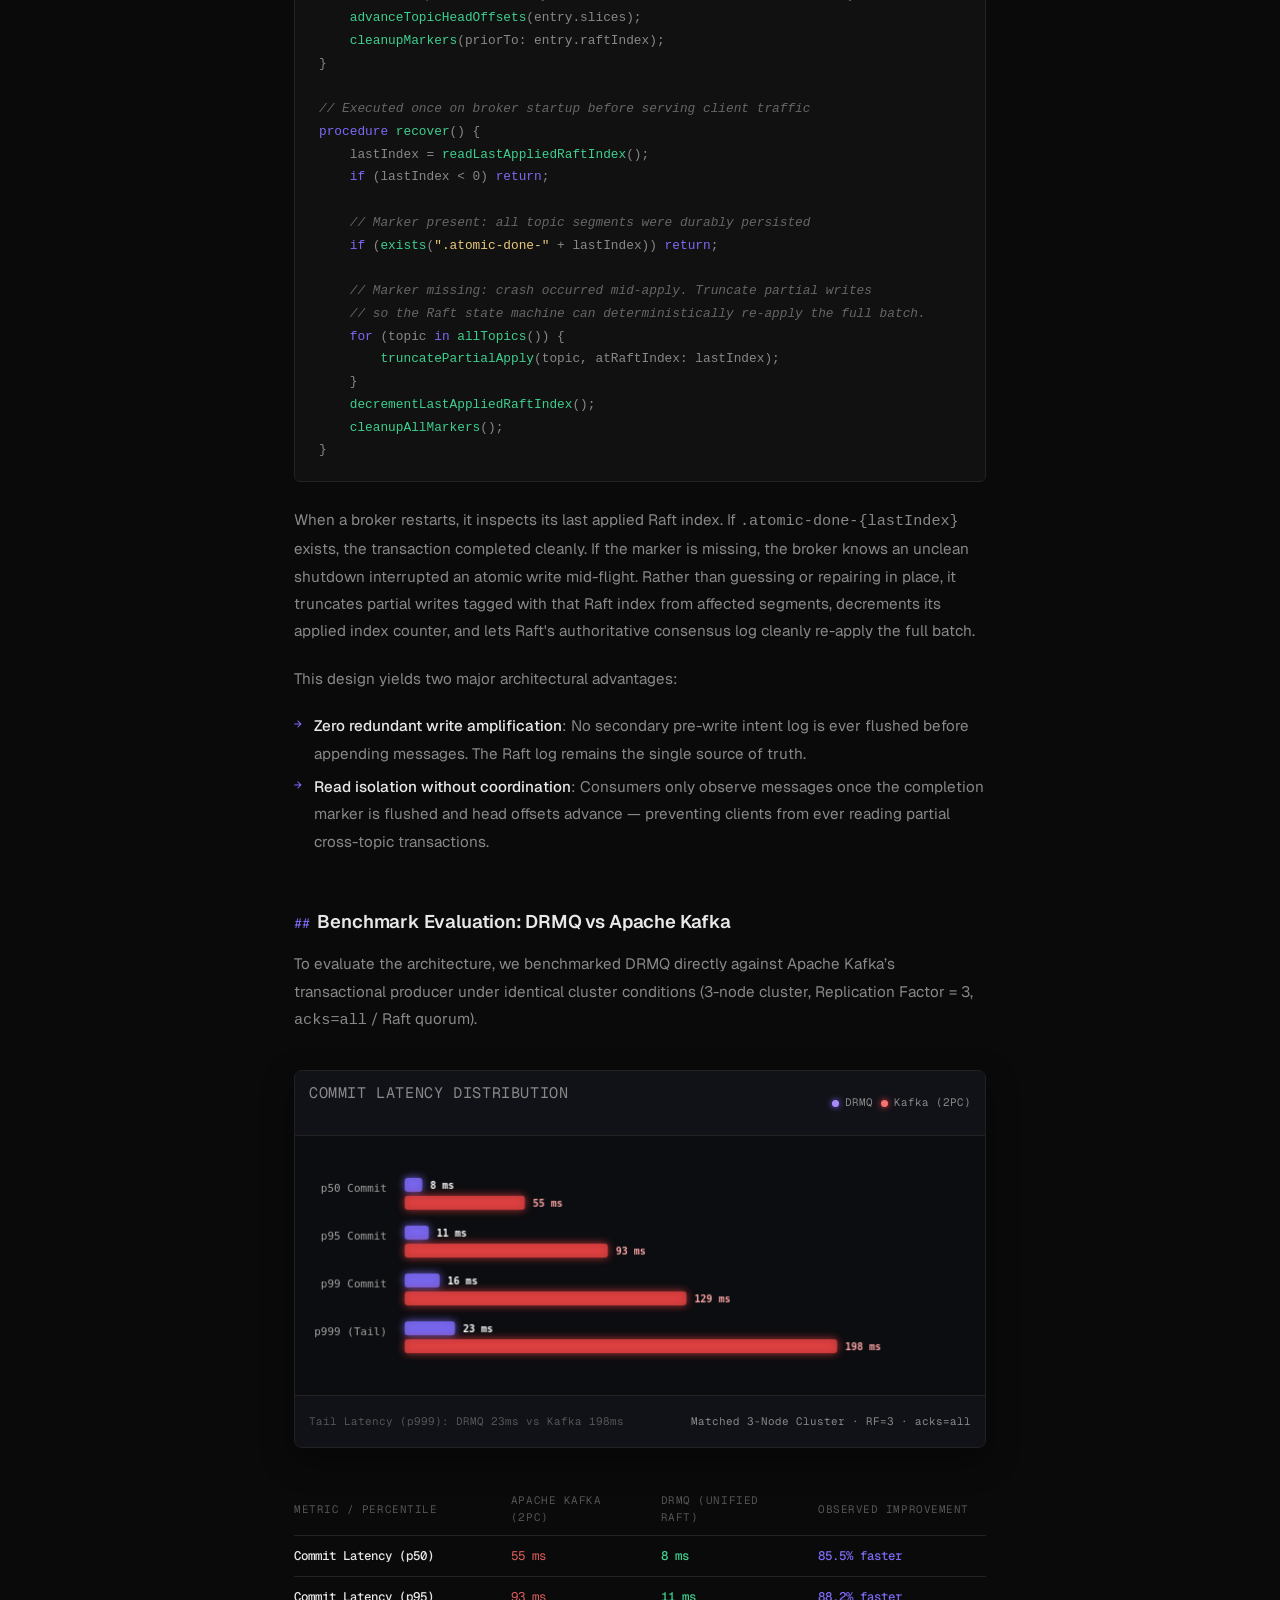
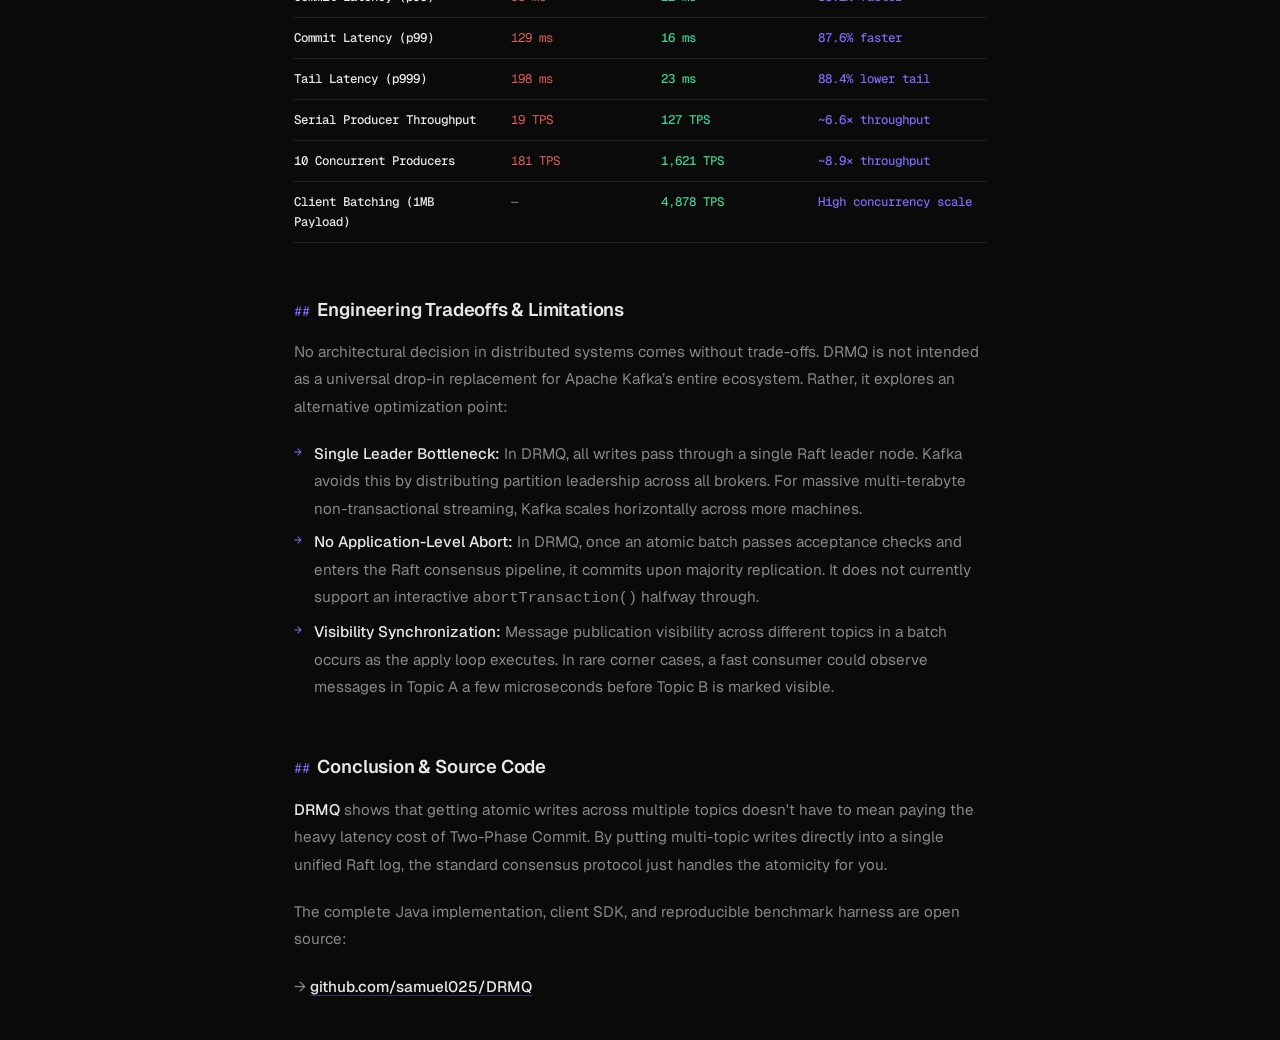
==== commit 5bf5ea88: "perf: update latency metrics and benchmarks in atomic writes article" ====
--- a/writing/atomic-cross-topic-writes-without-2pc.html
+++ b/writing/atomic-cross-topic-writes-without-2pc.html
@@ -829,7 +829,7 @@
             } else {
               stage = 4;
               stepDesc.textContent = '4. Coordinator writes COMMIT markers to partition logs';
-              latencyCounter.textContent = 'Roundtrip 4/4 · Complete: ~49ms (p50)';
+              latencyCounter.textContent = 'Roundtrip 4/4 · Complete: ~55ms (p50)';
               const subT = (t - 0.75) / 0.25;
               drawPacket(protoCtx, tcX + 60, tcY + 10, t1X - 60, t1Y, subT, 'COMMIT marker', '#3ecf8e');
               drawPacket(protoCtx, tcX + 60, tcY + 25, t2X - 60, t2Y - 10, subT, 'COMMIT marker', '#3ecf8e');
@@ -862,7 +862,7 @@
               drawPacket(protoCtx, rLX + 60, rLY + 20, f2X - 60, f2Y, subT, 'Raft AppendEntries', '#a78bfa');
             } else {
               stepDesc.textContent = '3. Applied: Contiguous offsets committed without 2PC';
-              latencyCounter.textContent = '1 Quorum Round · 13ms p50 (-73.5%)';
+              latencyCounter.textContent = '1 Quorum Round · 8ms p50 (-85.5%)';
               const subT = (t - 0.8) / 0.2;
               drawPacket(protoCtx, rLX - 60, rLY, pX + 60, pY, subT, 'ACK (offsets: [104, 82])', '#3ecf8e');
             }
@@ -890,14 +890,14 @@
           benchCtx.clearRect(0, 0, 692, 260);
 
           const metrics = [
-            { label: 'p50 Commit', drmq: 13, kafka: 49, unit: 'ms' },
-            { label: 'p95 Commit', drmq: 23, kafka: 77, unit: 'ms' },
-            { label: 'p99 Commit', drmq: 40, kafka: 88, unit: 'ms' },
-            { label: 'p999 (Tail)', drmq: 65, kafka: 116, unit: 'ms' },
+            { label: 'p50 Commit', drmq: 8, kafka: 55, unit: 'ms' },
+            { label: 'p95 Commit', drmq: 11, kafka: 93, unit: 'ms' },
+            { label: 'p99 Commit', drmq: 16, kafka: 129, unit: 'ms' },
+            { label: 'p999 (Tail)', drmq: 23, kafka: 198, unit: 'ms' },
           ];
 
           const startX = 110;
-          const maxVal = 130;
+          const maxVal = 210;
           const barHeight = 14;
           const gap = 48;
 
